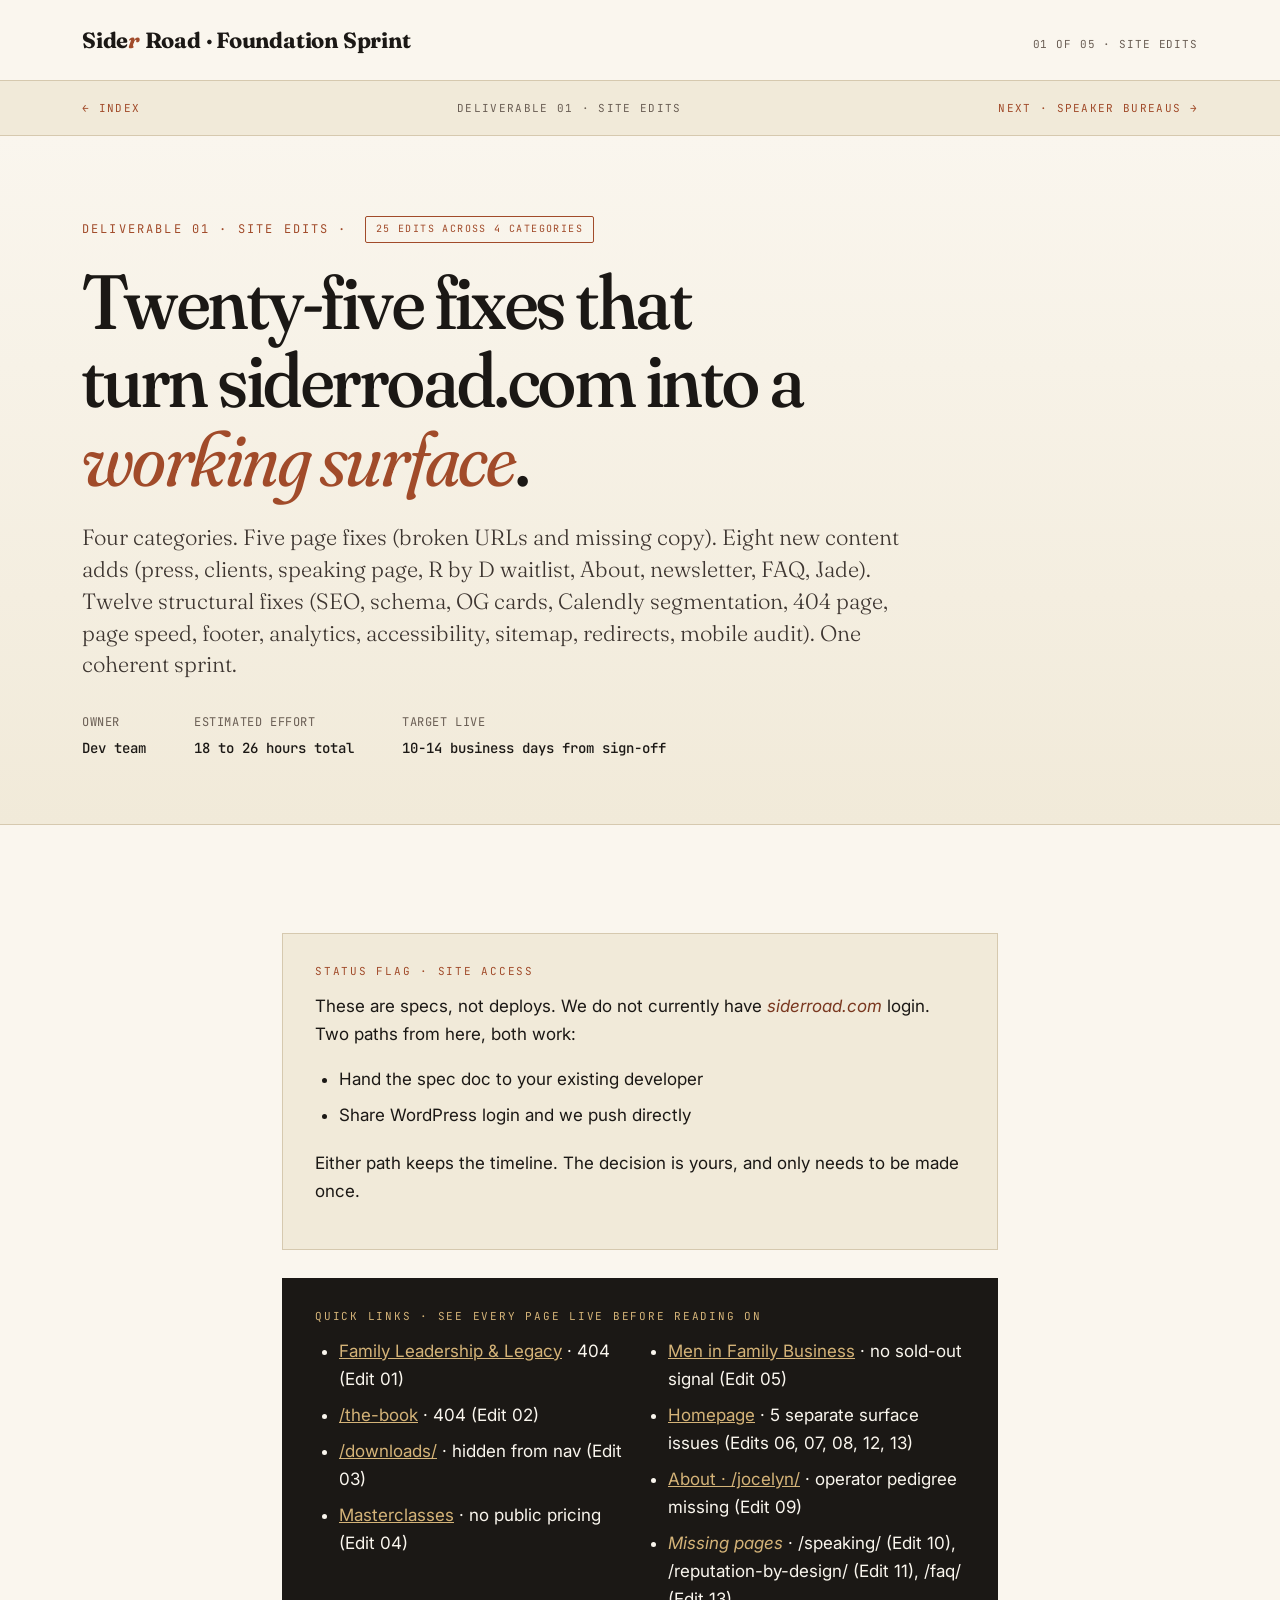
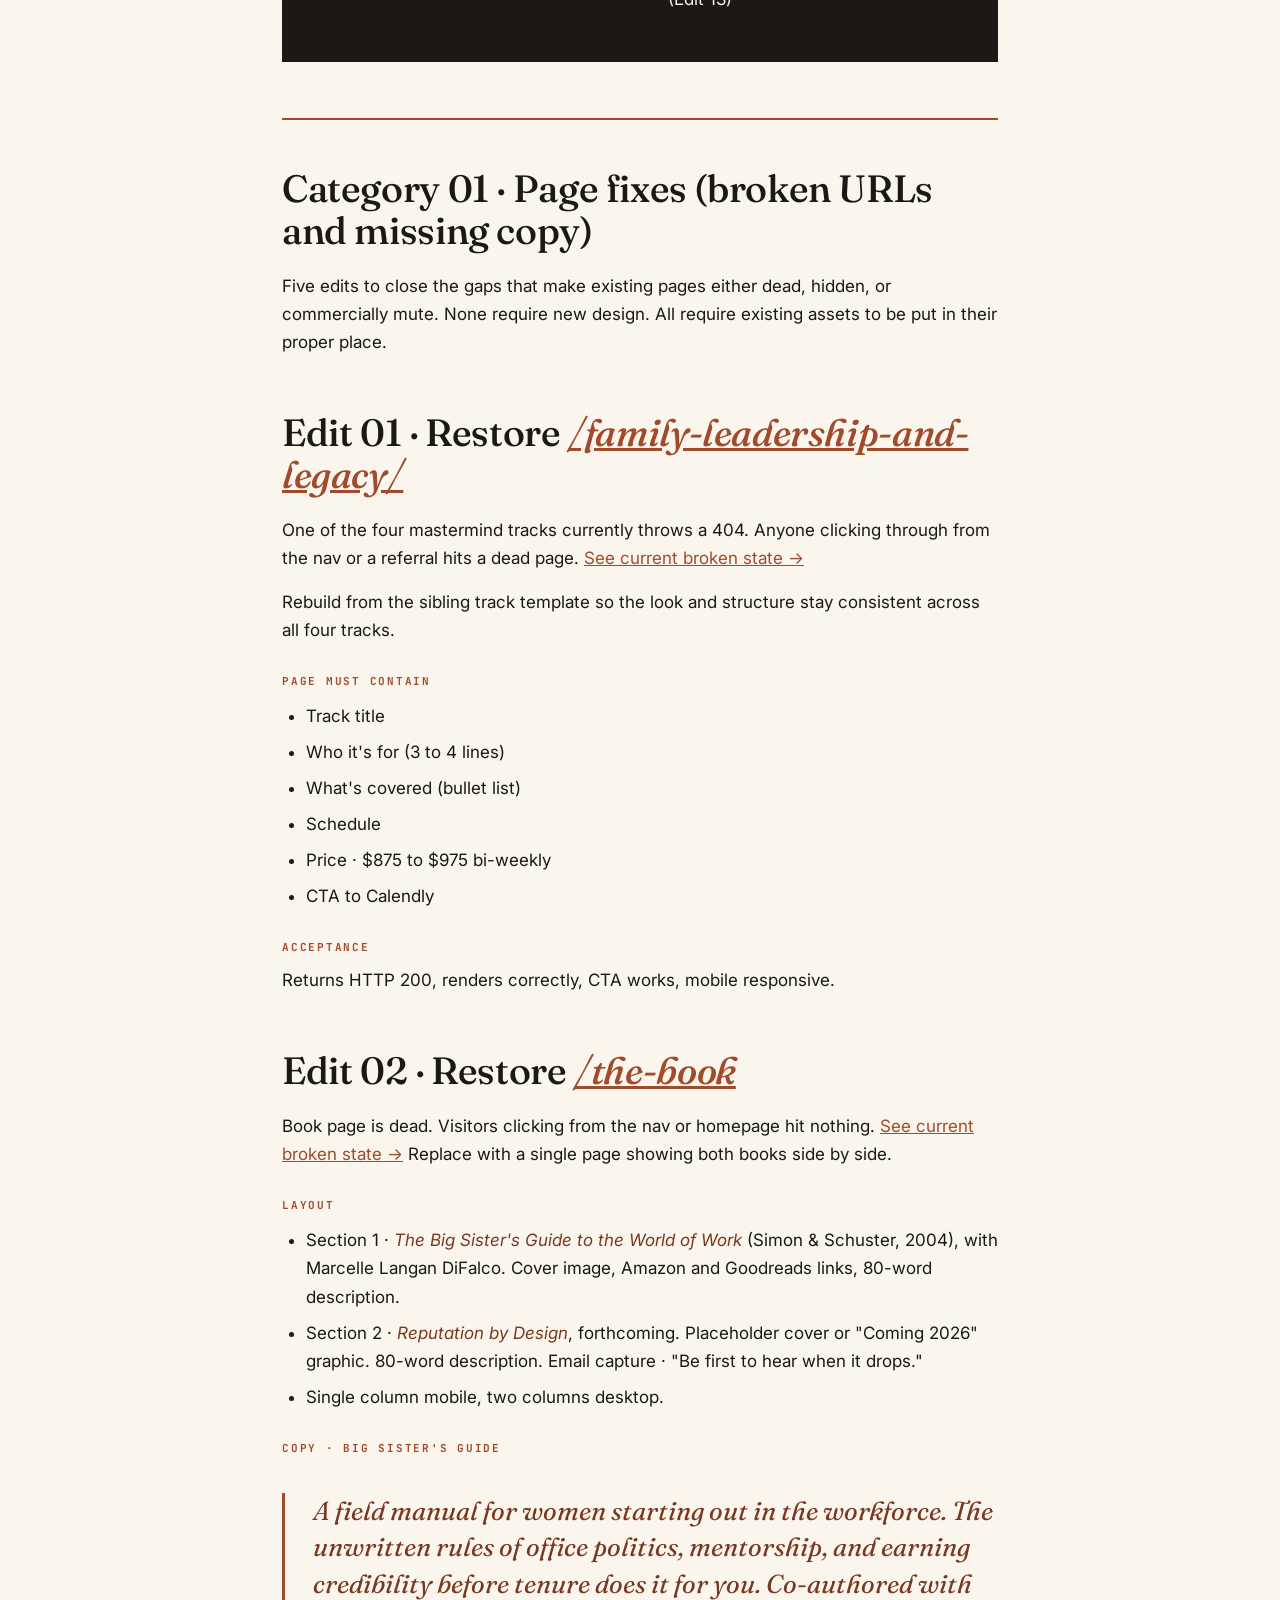
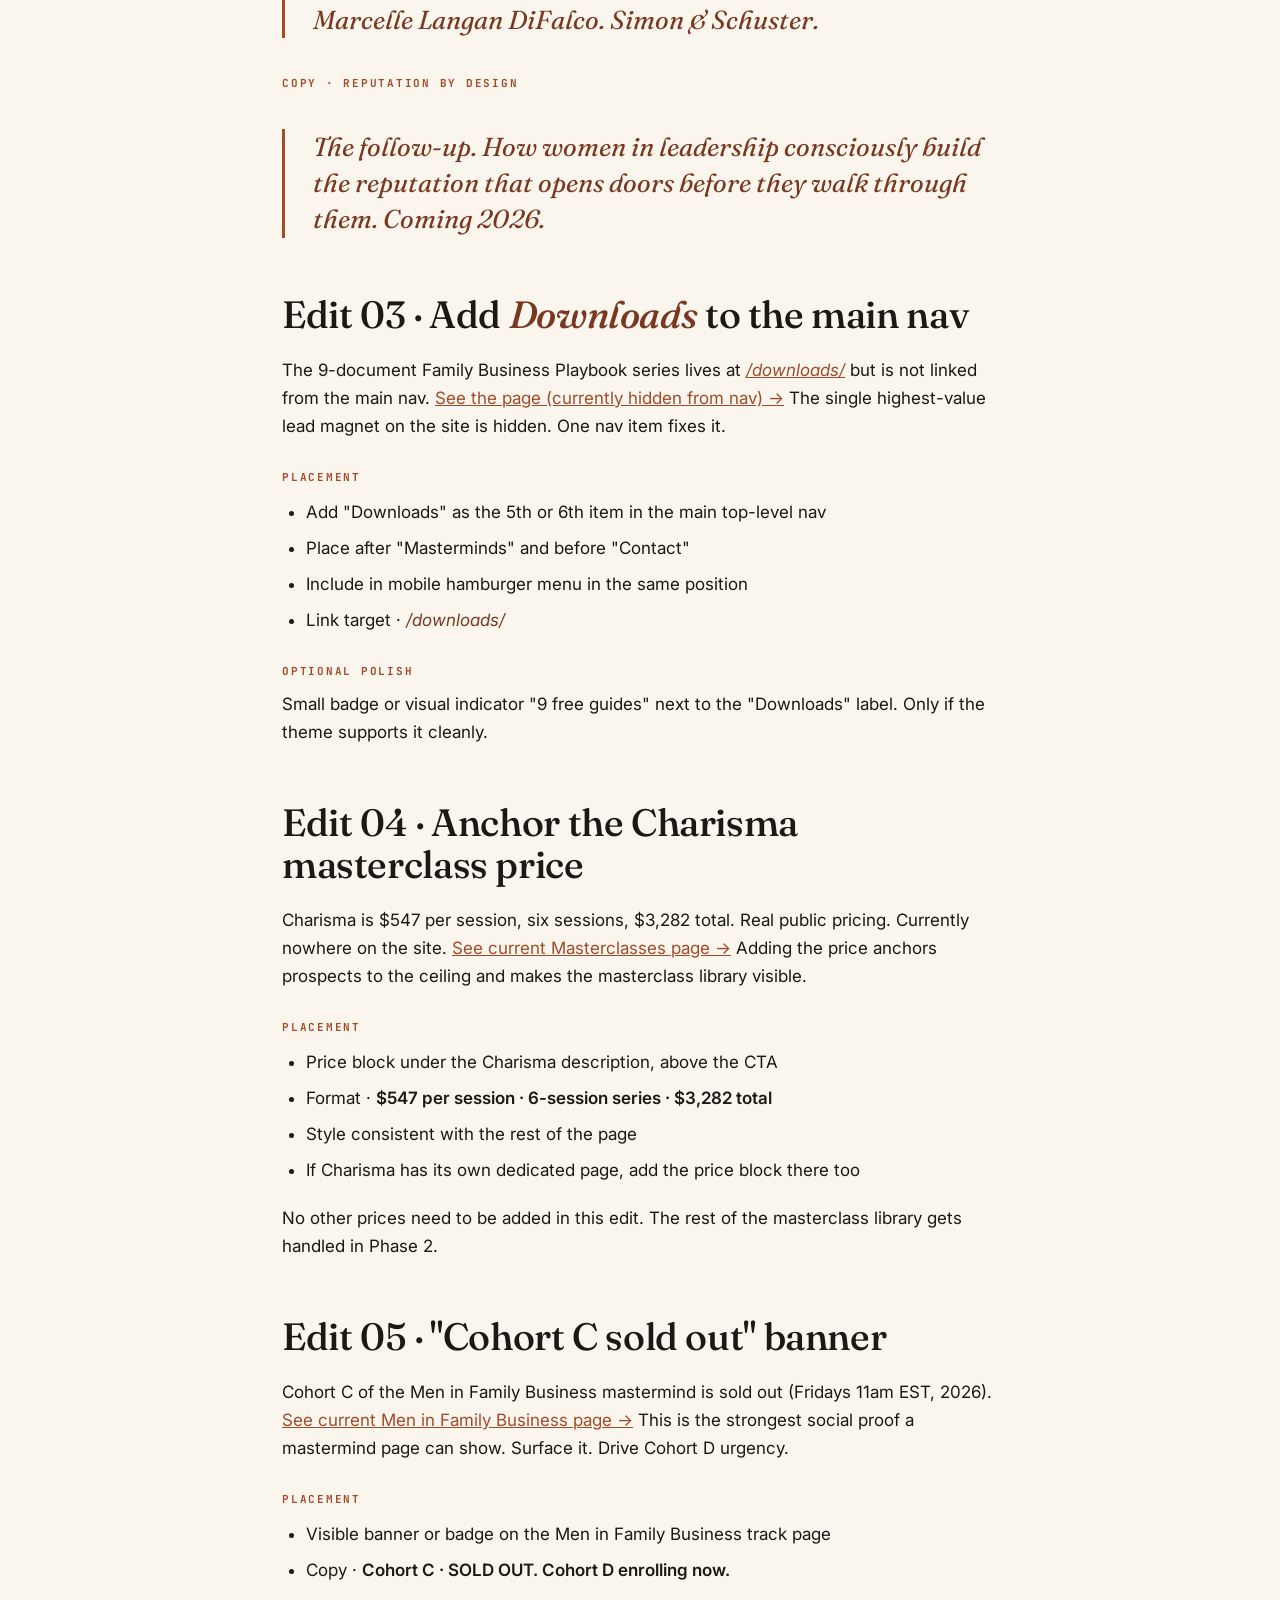
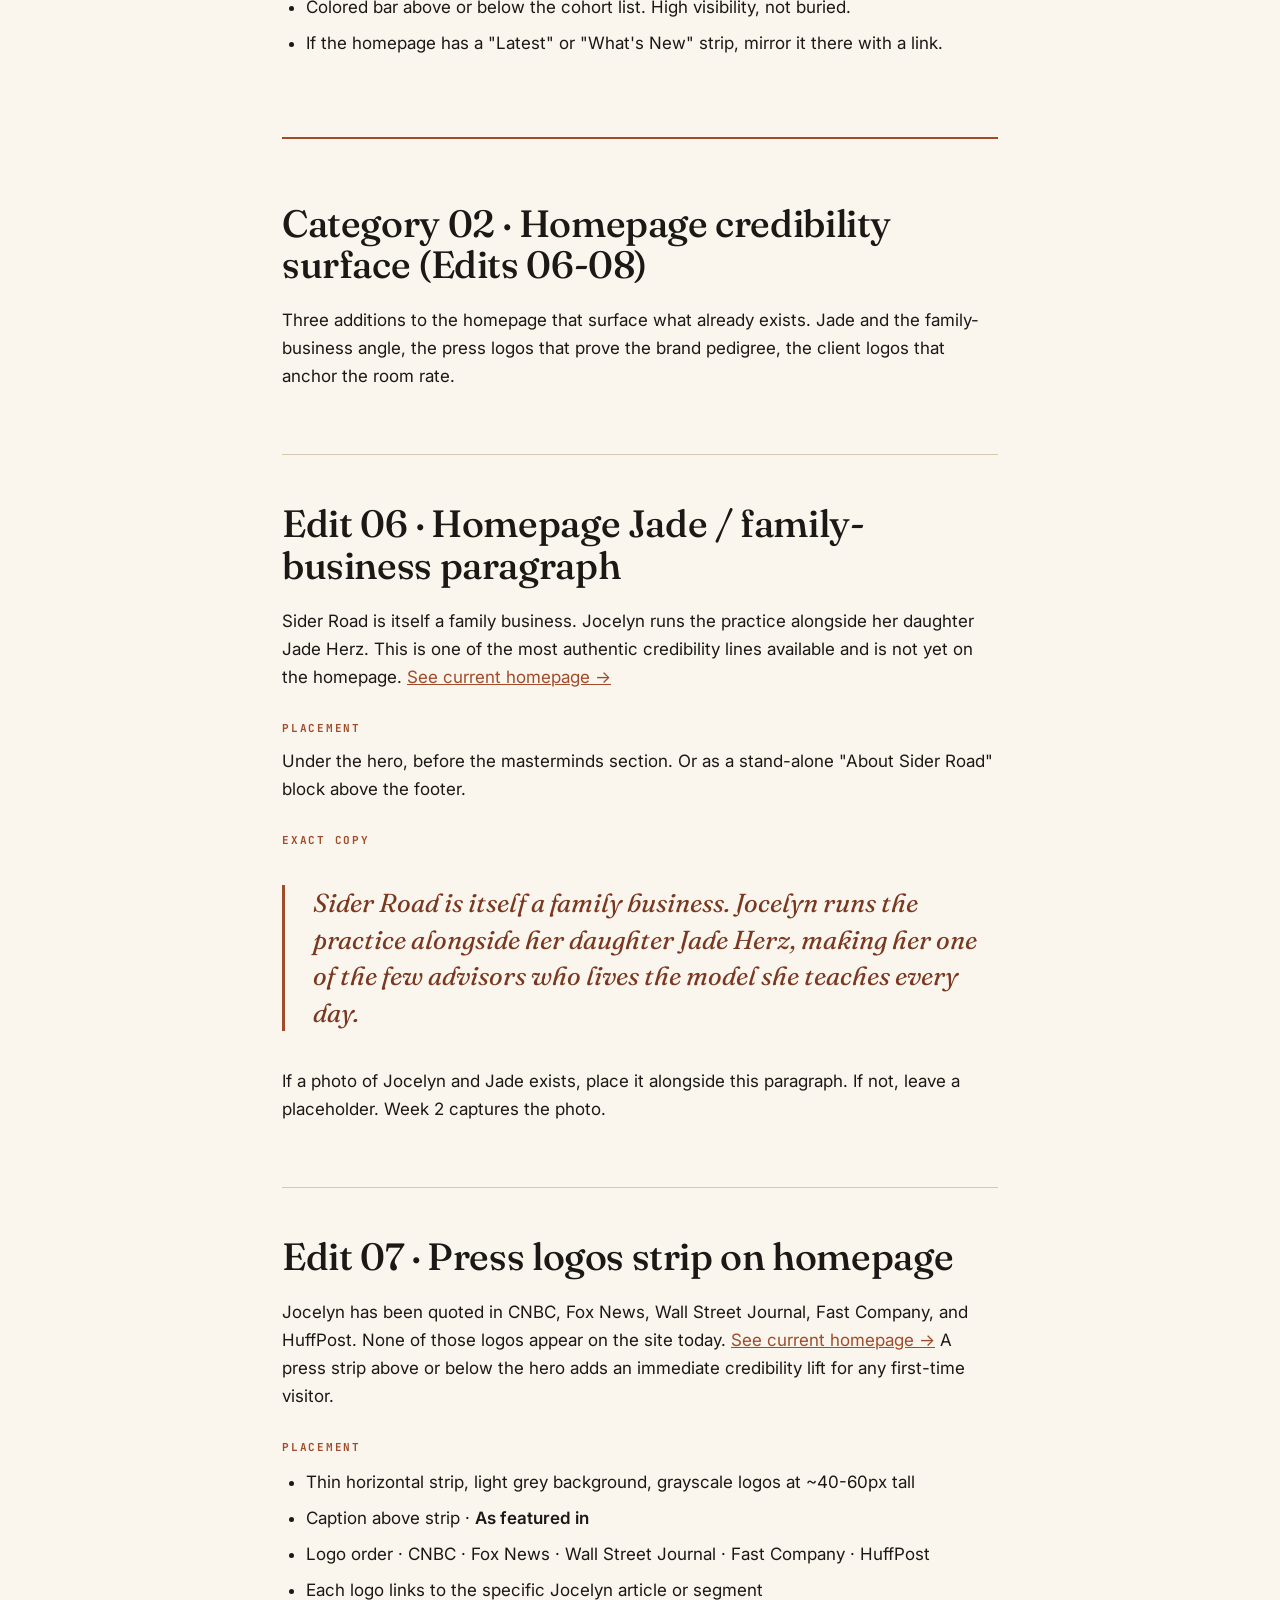
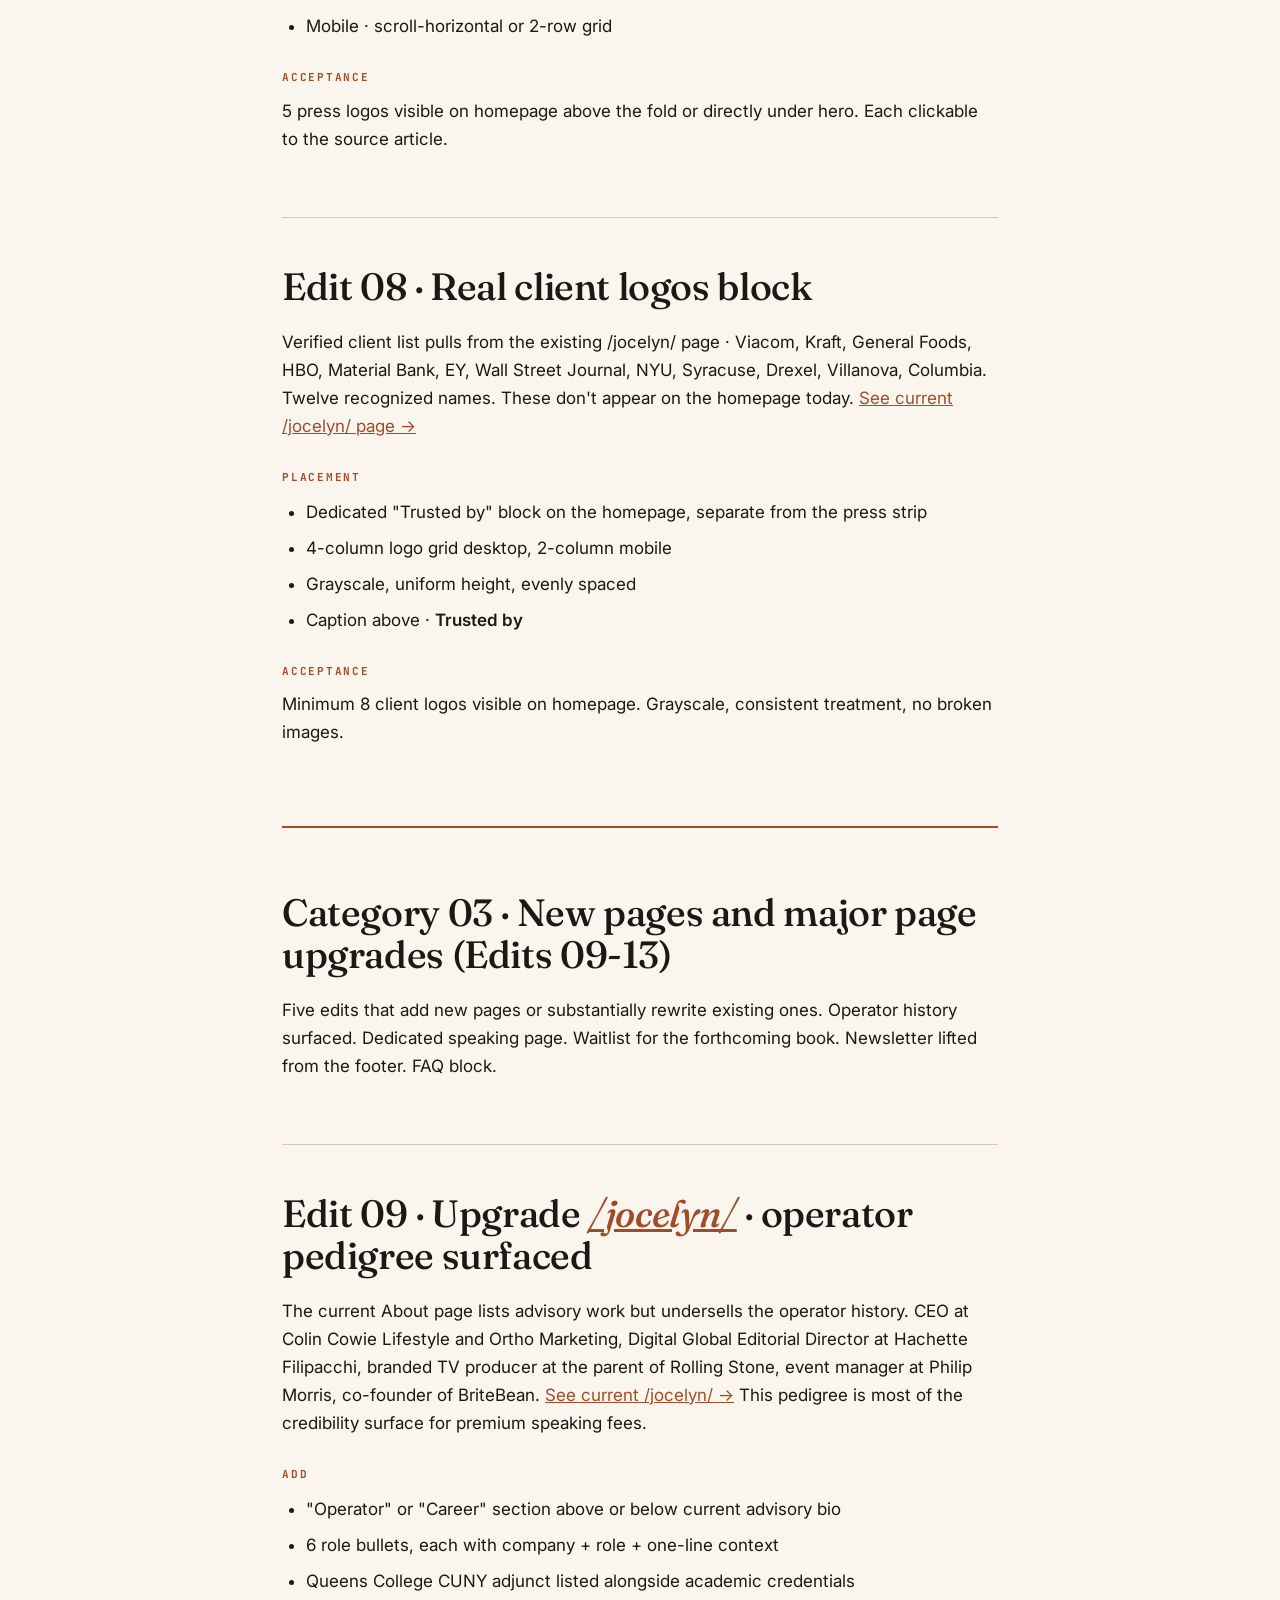
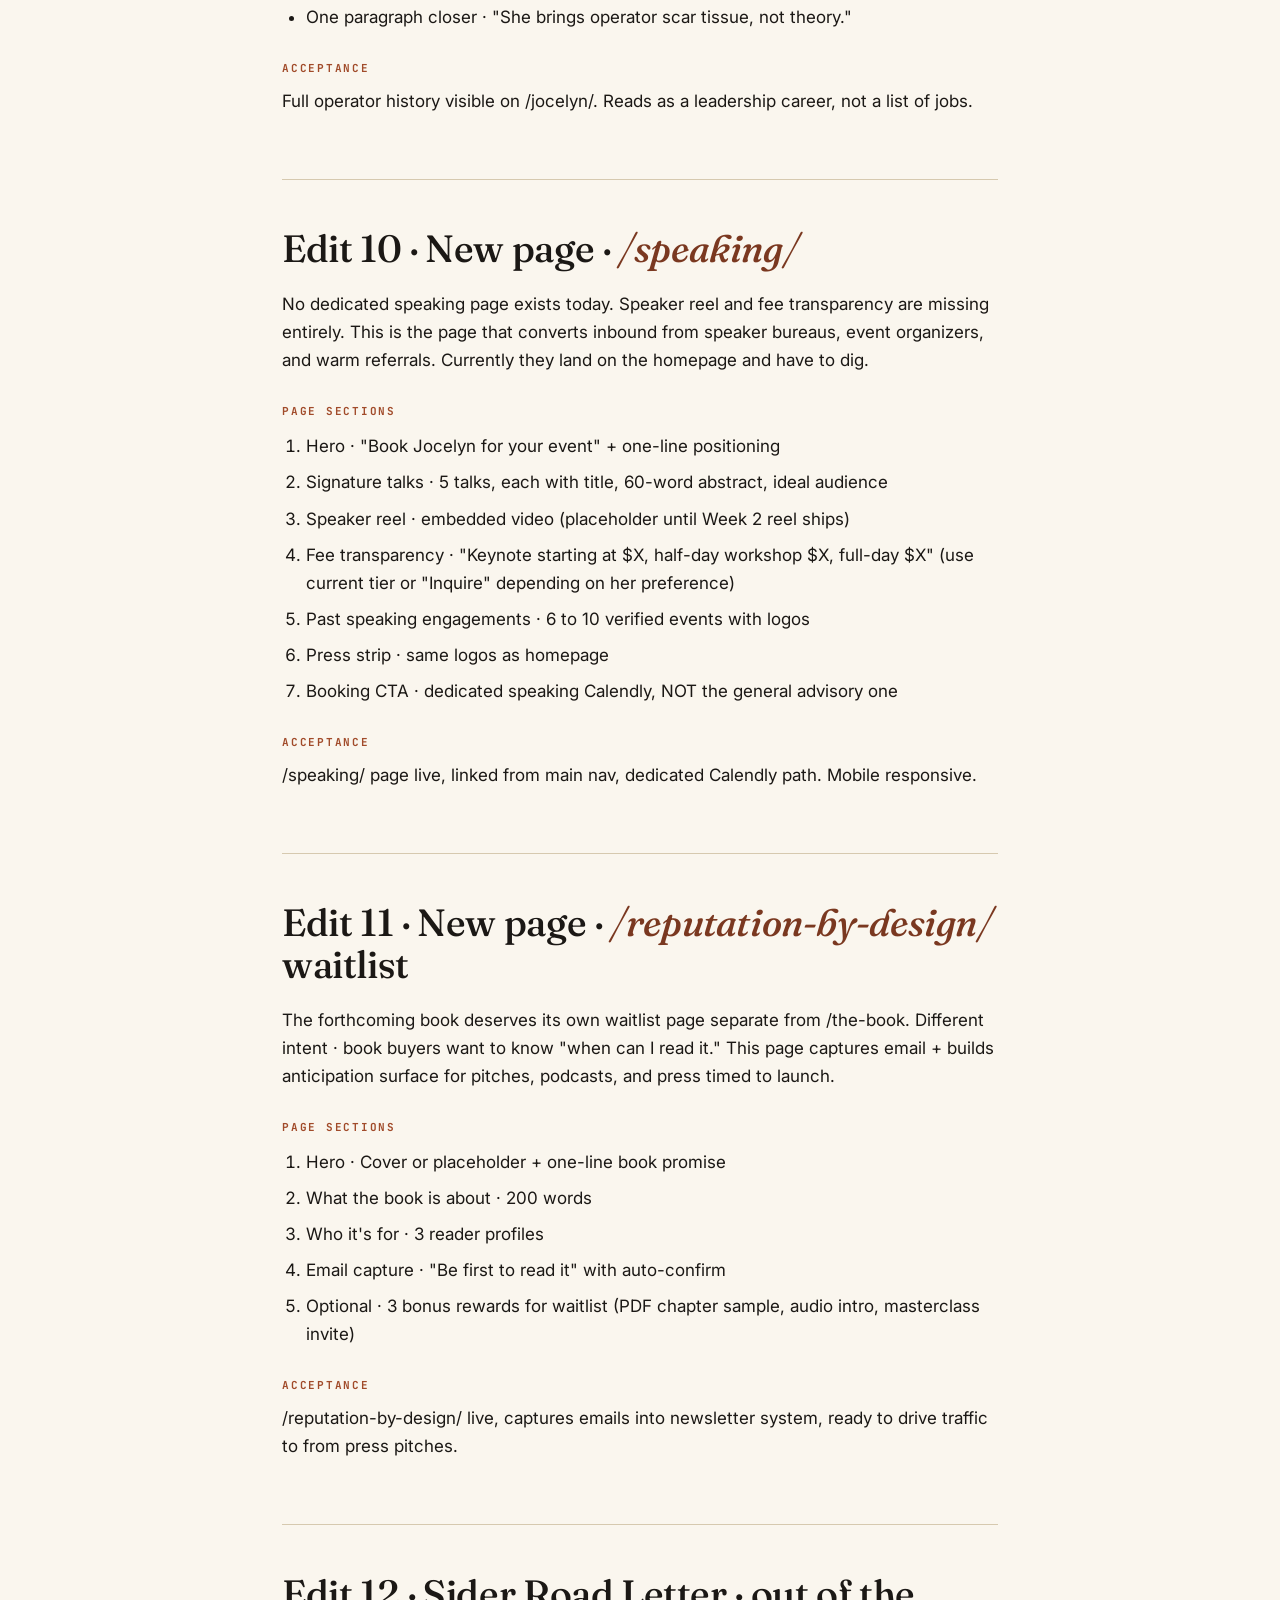
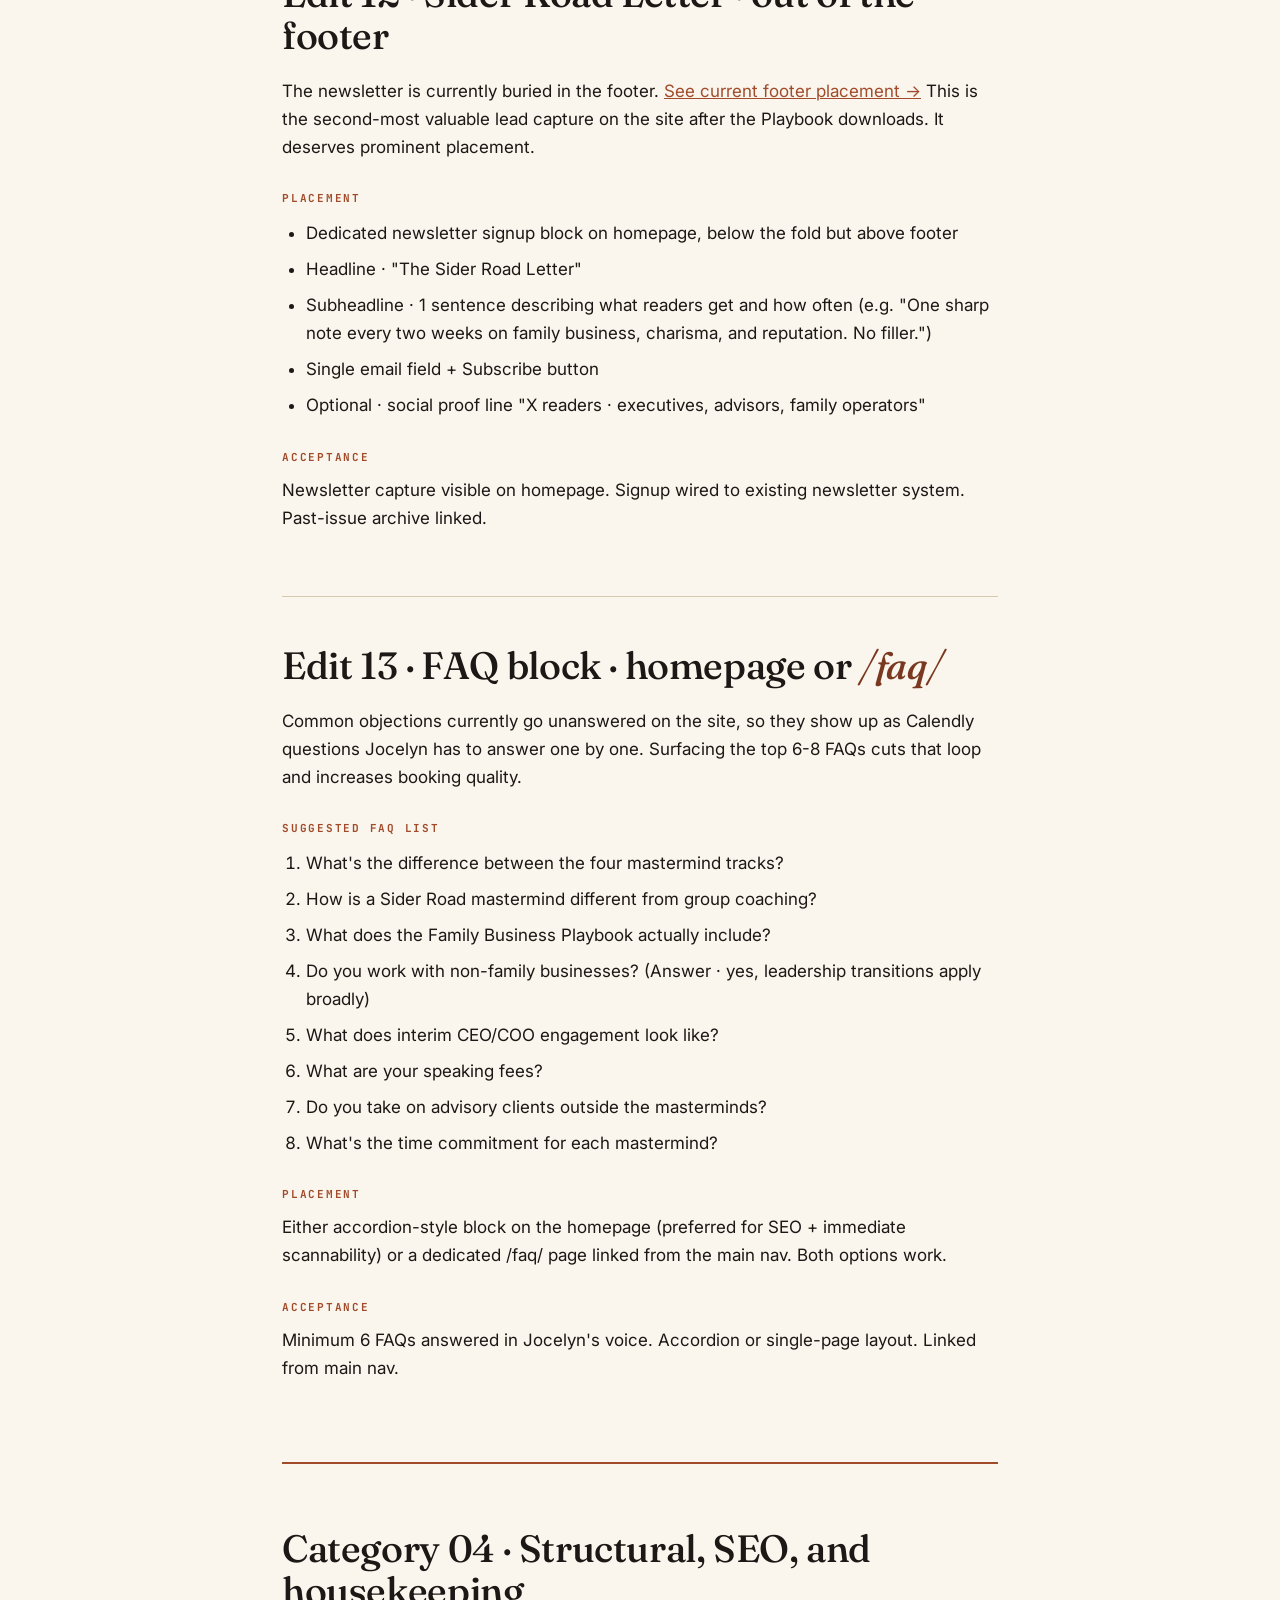
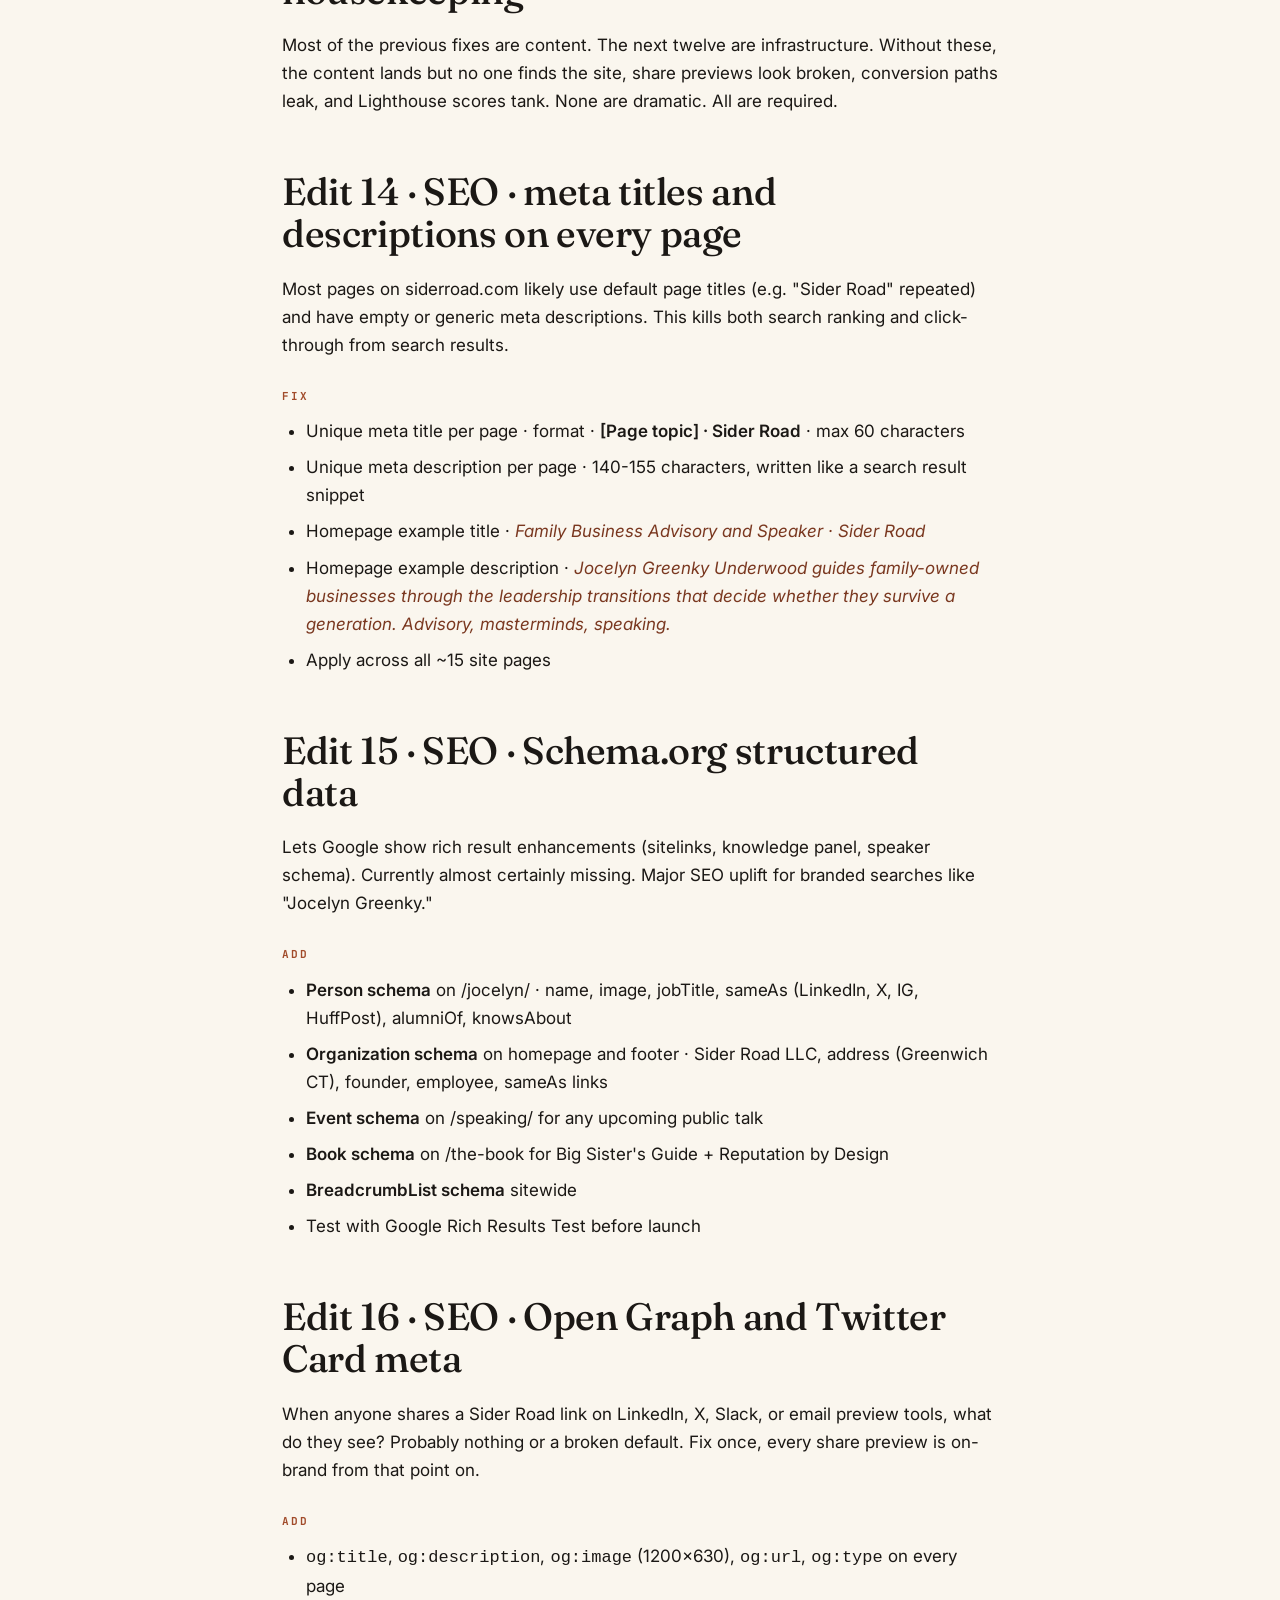
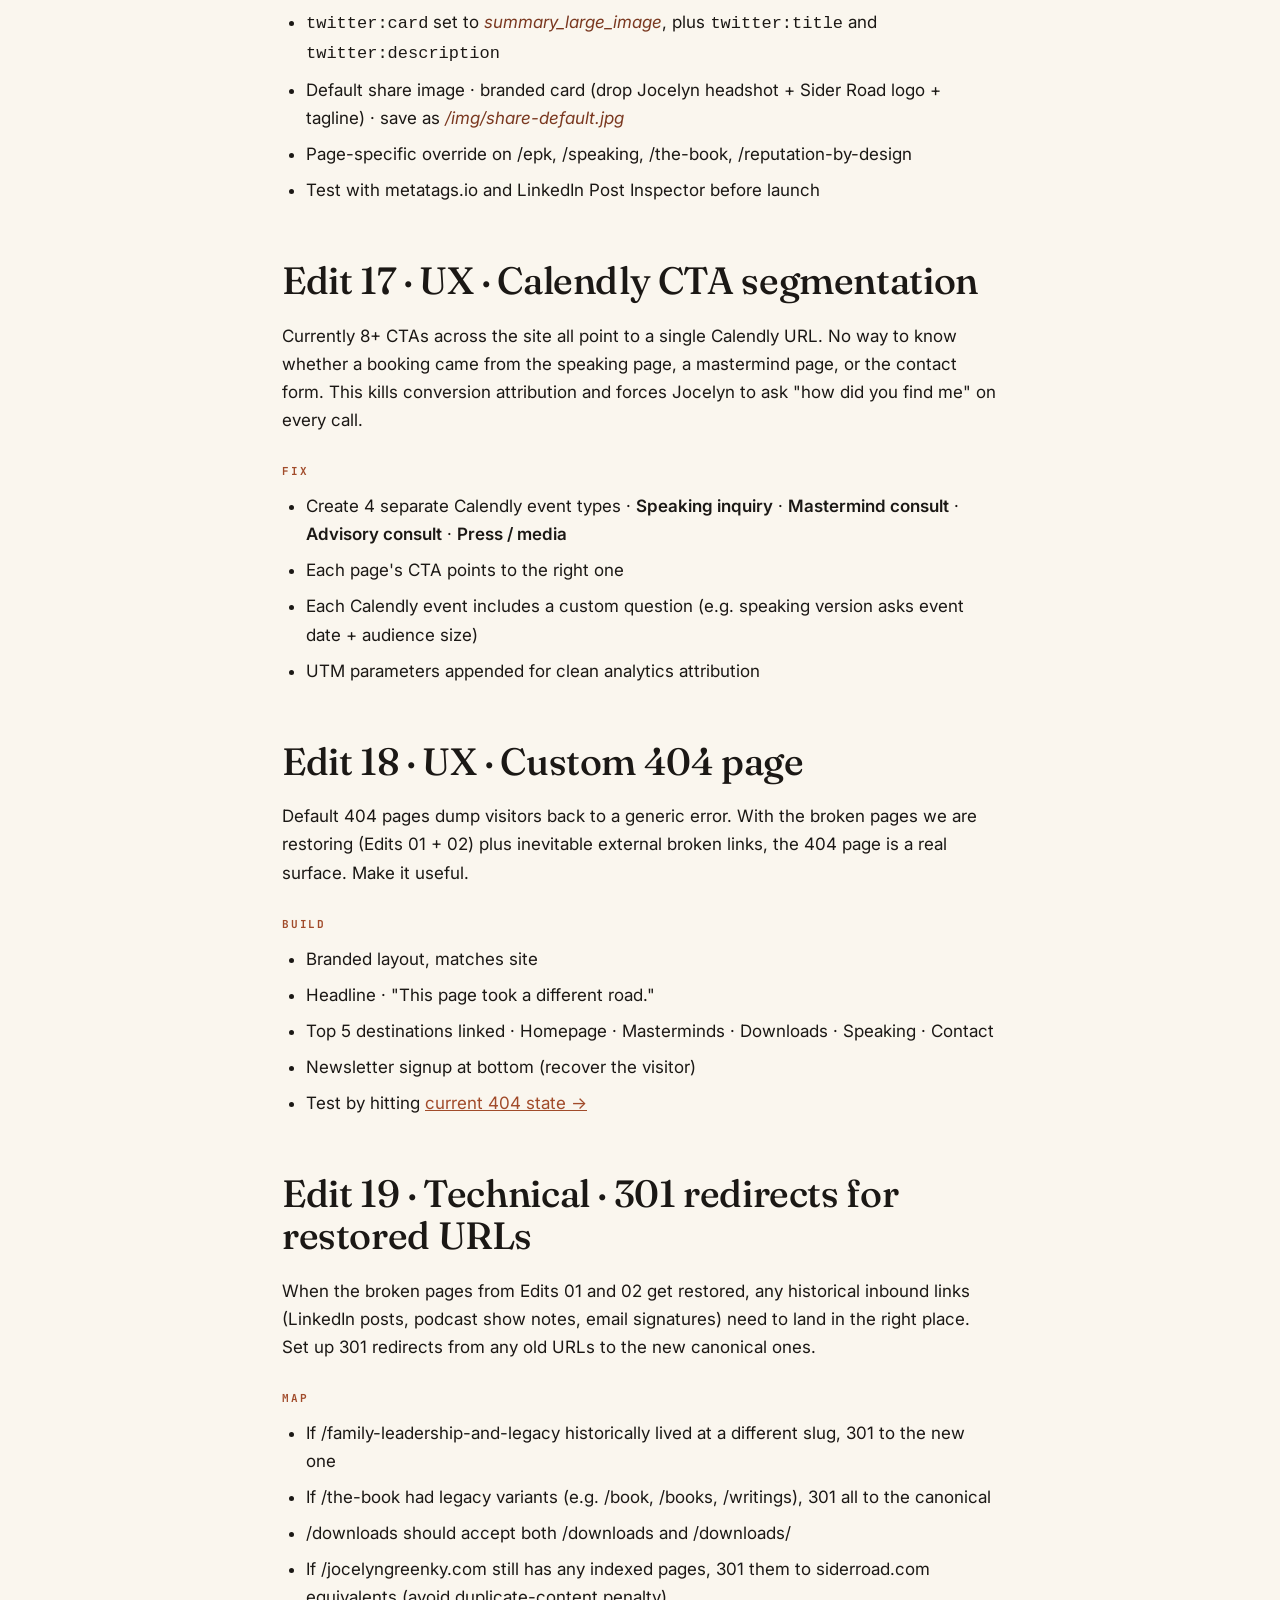
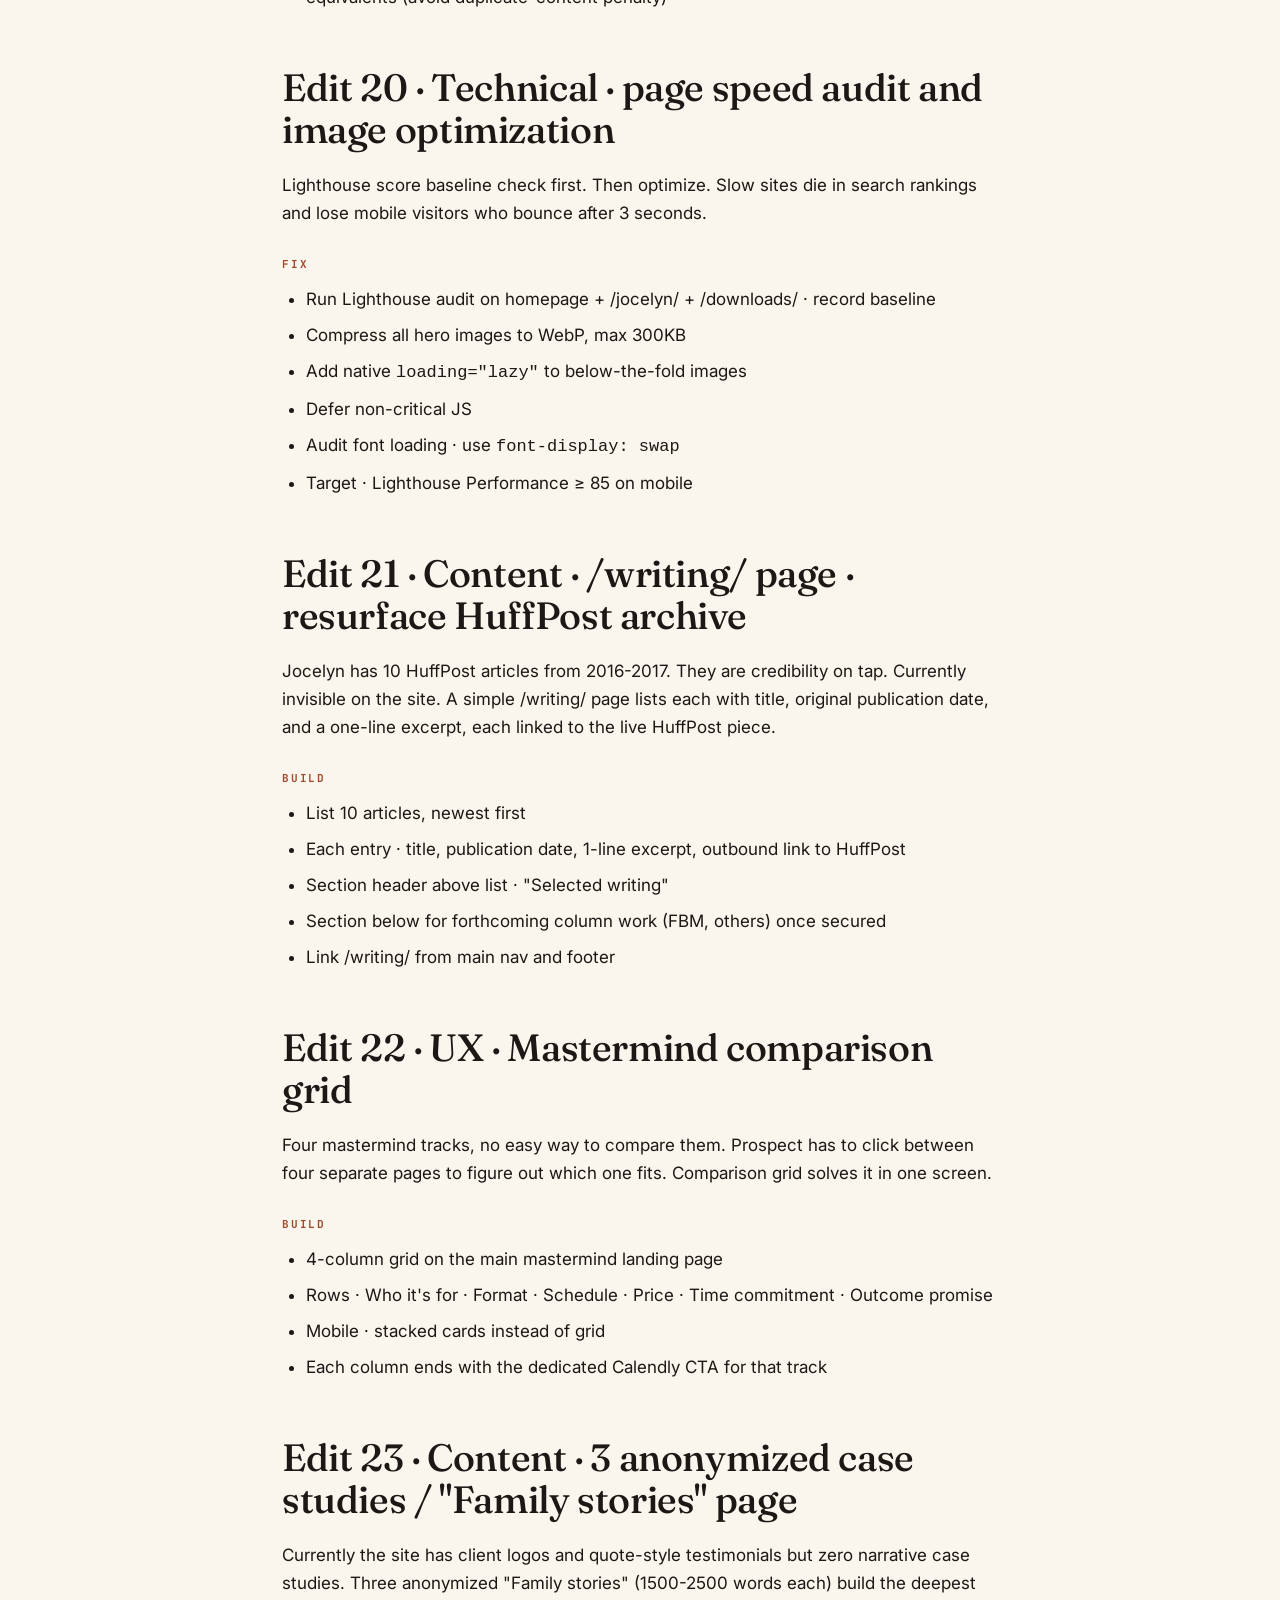
==== 01_site_edits.html @ 287ad45a "Foundation Sprint deliverables · Phase 1" ====
<!DOCTYPE html>
<html lang="en">
<head>
<meta charset="UTF-8" />
<meta name="viewport" content="width=device-width, initial-scale=1.0" />
<title>01 · Site Edits · Sider Road Sprint</title>
<link rel="preconnect" href="https://fonts.googleapis.com" />
<link rel="preconnect" href="https://fonts.gstatic.com" crossorigin />
<link href="https://fonts.googleapis.com/css2?family=Fraunces:opsz,wght,SOFT@9..144,300..900,30..100&family=Inter:wght@300;400;500;600;700&family=JetBrains+Mono:wght@400;500&display=swap" rel="stylesheet" />
<link rel="stylesheet" href="_shared.css" />
</head>
<body>

<header class="masthead">
  <div class="container masthead-inner">
    <a href="index.html" class="masthead-logo">Side<span>r</span> Road · Foundation Sprint</a>
    <div class="masthead-meta">01 of 05 · Site Edits</div>
  </div>
</header>

<div class="progress-strip">
  <div class="container">
    <div><a href="index.html">← Index</a></div>
    <div>Deliverable 01 · Site Edits</div>
    <div><a href="02_bureau_submissions.html">Next · Speaker Bureaus →</a></div>
  </div>
</div>

<section class="hero">
  <div class="container">
    <div class="hero-eyebrow">Deliverable 01 · Site Edits · <span class="status drafted">25 edits across 4 categories</span></div>
    <h1>Twenty-five fixes that turn siderroad.com into a <em>working surface</em>.</h1>
    <p class="hero-lede">Four categories. Five page fixes (broken URLs and missing copy). Eight new content adds (press, clients, speaking page, R by D waitlist, About, newsletter, FAQ, Jade). Twelve structural fixes (SEO, schema, OG cards, Calendly segmentation, 404 page, page speed, footer, analytics, accessibility, sitemap, redirects, mobile audit). One coherent sprint.</p>
    <div class="hero-meta">
      <div>Owner <strong>Dev team</strong></div>
      <div>Estimated effort <strong>18 to 26 hours total</strong></div>
      <div>Target live <strong>10-14 business days from sign-off</strong></div>
    </div>
  </div>
</section>

<section class="content">
  <div class="container-narrow">
    <div class="prose">

      <div class="card">
        <div class="card-label">Status flag · site access</div>
        <p>These are specs, not deploys. We do not currently have <em>siderroad.com</em> login. Two paths from here, both work:</p>
        <ul style="margin-top: 12px;">
          <li>Hand the spec doc to your existing developer</li>
          <li>Share WordPress login and we push directly</li>
        </ul>
        <p style="margin-top: 12px;">Either path keeps the timeline. The decision is yours, and only needs to be made once.</p>
      </div>

      <div class="card deep">
        <div class="card-label">Quick links · see every page live before reading on</div>
        <ul style="margin-top: 6px; columns: 2; column-gap: 32px;">
          <li><a href="https://siderroad.com/family-leadership-and-legacy/" target="_blank" rel="noopener">Family Leadership &amp; Legacy</a> · 404 (Edit 01)</li>
          <li><a href="https://siderroad.com/the-book" target="_blank" rel="noopener">/the-book</a> · 404 (Edit 02)</li>
          <li><a href="https://siderroad.com/downloads/" target="_blank" rel="noopener">/downloads/</a> · hidden from nav (Edit 03)</li>
          <li><a href="https://siderroad.com/masterclasses/" target="_blank" rel="noopener">Masterclasses</a> · no public pricing (Edit 04)</li>
          <li><a href="https://siderroad.com/men-in-family-business/" target="_blank" rel="noopener">Men in Family Business</a> · no sold-out signal (Edit 05)</li>
          <li><a href="https://siderroad.com" target="_blank" rel="noopener">Homepage</a> · 5 separate surface issues (Edits 06, 07, 08, 12, 13)</li>
          <li><a href="https://siderroad.com/jocelyn/" target="_blank" rel="noopener">About · /jocelyn/</a> · operator pedigree missing (Edit 09)</li>
          <li><em>Missing pages</em> · /speaking/ (Edit 10), /reputation-by-design/ (Edit 11), /faq/ (Edit 13)</li>
        </ul>
      </div>

      <h2 style="border-top: 2px solid var(--sienna); padding-top: 48px;">Category 01 · Page fixes (broken URLs and missing copy)</h2>
      <p>Five edits to close the gaps that make existing pages either dead, hidden, or commercially mute. None require new design. All require existing assets to be put in their proper place.</p>

      <h2>Edit 01 · Restore <em><a href="https://siderroad.com/family-leadership-and-legacy/" target="_blank" rel="noopener">/family-leadership-and-legacy/</a></em></h2>
      <p>One of the four mastermind tracks currently throws a 404. Anyone clicking through from the nav or a referral hits a dead page. <a href="https://siderroad.com/family-leadership-and-legacy/" target="_blank" rel="noopener">See current broken state →</a></p>
      <p>Rebuild from the sibling track template so the look and structure stay consistent across all four tracks.</p>
      <h4>Page must contain</h4>
      <ul>
        <li>Track title</li>
        <li>Who it's for (3 to 4 lines)</li>
        <li>What's covered (bullet list)</li>
        <li>Schedule</li>
        <li>Price · $875 to $975 bi-weekly</li>
        <li>CTA to Calendly</li>
      </ul>
      <h4>Acceptance</h4>
      <p>Returns HTTP 200, renders correctly, CTA works, mobile responsive.</p>

      <h2>Edit 02 · Restore <em><a href="https://siderroad.com/the-book" target="_blank" rel="noopener">/the-book</a></em></h2>
      <p>Book page is dead. Visitors clicking from the nav or homepage hit nothing. <a href="https://siderroad.com/the-book" target="_blank" rel="noopener">See current broken state →</a> Replace with a single page showing both books side by side.</p>
      <h4>Layout</h4>
      <ul>
        <li>Section 1 · <em>The Big Sister's Guide to the World of Work</em> (Simon &amp; Schuster, 2004), with Marcelle Langan DiFalco. Cover image, Amazon and Goodreads links, 80-word description.</li>
        <li>Section 2 · <em>Reputation by Design</em>, forthcoming. Placeholder cover or "Coming 2026" graphic. 80-word description. Email capture · "Be first to hear when it drops."</li>
        <li>Single column mobile, two columns desktop.</li>
      </ul>
      <h4>Copy · Big Sister's Guide</h4>
      <blockquote class="pullquote">A field manual for women starting out in the workforce. The unwritten rules of office politics, mentorship, and earning credibility before tenure does it for you. Co-authored with Marcelle Langan DiFalco. Simon &amp; Schuster.</blockquote>
      <h4>Copy · Reputation by Design</h4>
      <blockquote class="pullquote">The follow-up. How women in leadership consciously build the reputation that opens doors before they walk through them. Coming 2026.</blockquote>

      <h2>Edit 03 · Add <em>Downloads</em> to the main nav</h2>
      <p>The 9-document Family Business Playbook series lives at <em><a href="https://siderroad.com/downloads/" target="_blank" rel="noopener">/downloads/</a></em> but is not linked from the main nav. <a href="https://siderroad.com/downloads/" target="_blank" rel="noopener">See the page (currently hidden from nav) →</a> The single highest-value lead magnet on the site is hidden. One nav item fixes it.</p>
      <h4>Placement</h4>
      <ul>
        <li>Add "Downloads" as the 5th or 6th item in the main top-level nav</li>
        <li>Place after "Masterminds" and before "Contact"</li>
        <li>Include in mobile hamburger menu in the same position</li>
        <li>Link target · <em>/downloads/</em></li>
      </ul>
      <h4>Optional polish</h4>
      <p>Small badge or visual indicator "9 free guides" next to the "Downloads" label. Only if the theme supports it cleanly.</p>

      <h2>Edit 04 · Anchor the Charisma masterclass price</h2>
      <p>Charisma is $547 per session, six sessions, $3,282 total. Real public pricing. Currently nowhere on the site. <a href="https://siderroad.com/masterclasses/" target="_blank" rel="noopener">See current Masterclasses page →</a> Adding the price anchors prospects to the ceiling and makes the masterclass library visible.</p>
      <h4>Placement</h4>
      <ul>
        <li>Price block under the Charisma description, above the CTA</li>
        <li>Format · <strong>$547 per session · 6-session series · $3,282 total</strong></li>
        <li>Style consistent with the rest of the page</li>
        <li>If Charisma has its own dedicated page, add the price block there too</li>
      </ul>
      <p>No other prices need to be added in this edit. The rest of the masterclass library gets handled in Phase 2.</p>

      <h2>Edit 05 · "Cohort C sold out" banner</h2>
      <p>Cohort C of the Men in Family Business mastermind is sold out (Fridays 11am EST, 2026). <a href="https://siderroad.com/men-in-family-business/" target="_blank" rel="noopener">See current Men in Family Business page →</a> This is the strongest social proof a mastermind page can show. Surface it. Drive Cohort D urgency.</p>
      <h4>Placement</h4>
      <ul>
        <li>Visible banner or badge on the Men in Family Business track page</li>
        <li>Copy · <strong>Cohort C · SOLD OUT. Cohort D enrolling now.</strong></li>
        <li>Colored bar above or below the cohort list. High visibility, not buried.</li>
        <li>If the homepage has a "Latest" or "What's New" strip, mirror it there with a link.</li>
      </ul>

      <h2 style="border-top: 2px solid var(--sienna); padding-top: 64px; margin-top: 80px;">Category 02 · Homepage credibility surface (Edits 06-08)</h2>
      <p>Three additions to the homepage that surface what already exists. Jade and the family-business angle, the press logos that prove the brand pedigree, the client logos that anchor the room rate.</p>

      <h2 style="border-top: 1px solid var(--rule); padding-top: 48px; margin-top: 64px;">Edit 06 · Homepage Jade / family-business paragraph</h2>
      <p>Sider Road is itself a family business. Jocelyn runs the practice alongside her daughter Jade Herz. This is one of the most authentic credibility lines available and is not yet on the homepage. <a href="https://siderroad.com" target="_blank" rel="noopener">See current homepage →</a></p>
      <h4>Placement</h4>
      <p>Under the hero, before the masterminds section. Or as a stand-alone "About Sider Road" block above the footer.</p>
      <h4>Exact copy</h4>
      <blockquote class="pullquote">Sider Road is itself a family business. Jocelyn runs the practice alongside her daughter Jade Herz, making her one of the few advisors who lives the model she teaches every day.</blockquote>
      <p>If a photo of Jocelyn and Jade exists, place it alongside this paragraph. If not, leave a placeholder. Week 2 captures the photo.</p>

      <h2 style="border-top: 1px solid var(--rule); padding-top: 48px; margin-top: 64px;">Edit 07 · Press logos strip on homepage</h2>
      <p>Jocelyn has been quoted in CNBC, Fox News, Wall Street Journal, Fast Company, and HuffPost. None of those logos appear on the site today. <a href="https://siderroad.com" target="_blank" rel="noopener">See current homepage →</a> A press strip above or below the hero adds an immediate credibility lift for any first-time visitor.</p>
      <h4>Placement</h4>
      <ul>
        <li>Thin horizontal strip, light grey background, grayscale logos at ~40-60px tall</li>
        <li>Caption above strip · <strong>As featured in</strong></li>
        <li>Logo order · CNBC · Fox News · Wall Street Journal · Fast Company · HuffPost</li>
        <li>Each logo links to the specific Jocelyn article or segment</li>
        <li>Mobile · scroll-horizontal or 2-row grid</li>
      </ul>
      <h4>Acceptance</h4>
      <p>5 press logos visible on homepage above the fold or directly under hero. Each clickable to the source article.</p>

      <h2 style="border-top: 1px solid var(--rule); padding-top: 48px; margin-top: 64px;">Edit 08 · Real client logos block</h2>
      <p>Verified client list pulls from the existing /jocelyn/ page · Viacom, Kraft, General Foods, HBO, Material Bank, EY, Wall Street Journal, NYU, Syracuse, Drexel, Villanova, Columbia. Twelve recognized names. These don't appear on the homepage today. <a href="https://siderroad.com/jocelyn/" target="_blank" rel="noopener">See current /jocelyn/ page →</a></p>
      <h4>Placement</h4>
      <ul>
        <li>Dedicated "Trusted by" block on the homepage, separate from the press strip</li>
        <li>4-column logo grid desktop, 2-column mobile</li>
        <li>Grayscale, uniform height, evenly spaced</li>
        <li>Caption above · <strong>Trusted by</strong></li>
      </ul>
      <h4>Acceptance</h4>
      <p>Minimum 8 client logos visible on homepage. Grayscale, consistent treatment, no broken images.</p>

      <h2 style="border-top: 2px solid var(--sienna); padding-top: 64px; margin-top: 80px;">Category 03 · New pages and major page upgrades (Edits 09-13)</h2>
      <p>Five edits that add new pages or substantially rewrite existing ones. Operator history surfaced. Dedicated speaking page. Waitlist for the forthcoming book. Newsletter lifted from the footer. FAQ block.</p>

      <h2 style="border-top: 1px solid var(--rule); padding-top: 48px; margin-top: 64px;">Edit 09 · Upgrade <em><a href="https://siderroad.com/jocelyn/" target="_blank" rel="noopener">/jocelyn/</a></em> · operator pedigree surfaced</h2>
      <p>The current About page lists advisory work but undersells the operator history. CEO at Colin Cowie Lifestyle and Ortho Marketing, Digital Global Editorial Director at Hachette Filipacchi, branded TV producer at the parent of Rolling Stone, event manager at Philip Morris, co-founder of BriteBean. <a href="https://siderroad.com/jocelyn/" target="_blank" rel="noopener">See current /jocelyn/ →</a> This pedigree is most of the credibility surface for premium speaking fees.</p>
      <h4>Add</h4>
      <ul>
        <li>"Operator" or "Career" section above or below current advisory bio</li>
        <li>6 role bullets, each with company + role + one-line context</li>
        <li>Queens College CUNY adjunct listed alongside academic credentials</li>
        <li>One paragraph closer · "She brings operator scar tissue, not theory."</li>
      </ul>
      <h4>Acceptance</h4>
      <p>Full operator history visible on /jocelyn/. Reads as a leadership career, not a list of jobs.</p>

      <h2 style="border-top: 1px solid var(--rule); padding-top: 48px; margin-top: 64px;">Edit 10 · New page · <em>/speaking/</em></h2>
      <p>No dedicated speaking page exists today. Speaker reel and fee transparency are missing entirely. This is the page that converts inbound from speaker bureaus, event organizers, and warm referrals. Currently they land on the homepage and have to dig.</p>
      <h4>Page sections</h4>
      <ol>
        <li>Hero · "Book Jocelyn for your event" + one-line positioning</li>
        <li>Signature talks · 5 talks, each with title, 60-word abstract, ideal audience</li>
        <li>Speaker reel · embedded video (placeholder until Week 2 reel ships)</li>
        <li>Fee transparency · "Keynote starting at $X, half-day workshop $X, full-day $X" (use current tier or "Inquire" depending on her preference)</li>
        <li>Past speaking engagements · 6 to 10 verified events with logos</li>
        <li>Press strip · same logos as homepage</li>
        <li>Booking CTA · dedicated speaking Calendly, NOT the general advisory one</li>
      </ol>
      <h4>Acceptance</h4>
      <p>/speaking/ page live, linked from main nav, dedicated Calendly path. Mobile responsive.</p>

      <h2 style="border-top: 1px solid var(--rule); padding-top: 48px; margin-top: 64px;">Edit 11 · New page · <em>/reputation-by-design/</em> waitlist</h2>
      <p>The forthcoming book deserves its own waitlist page separate from /the-book. Different intent · book buyers want to know "when can I read it." This page captures email + builds anticipation surface for pitches, podcasts, and press timed to launch.</p>
      <h4>Page sections</h4>
      <ol>
        <li>Hero · Cover or placeholder + one-line book promise</li>
        <li>What the book is about · 200 words</li>
        <li>Who it's for · 3 reader profiles</li>
        <li>Email capture · "Be first to read it" with auto-confirm</li>
        <li>Optional · 3 bonus rewards for waitlist (PDF chapter sample, audio intro, masterclass invite)</li>
      </ol>
      <h4>Acceptance</h4>
      <p>/reputation-by-design/ live, captures emails into newsletter system, ready to drive traffic to from press pitches.</p>

      <h2 style="border-top: 1px solid var(--rule); padding-top: 48px; margin-top: 64px;">Edit 12 · Sider Road Letter · out of the footer</h2>
      <p>The newsletter is currently buried in the footer. <a href="https://siderroad.com" target="_blank" rel="noopener">See current footer placement →</a> This is the second-most valuable lead capture on the site after the Playbook downloads. It deserves prominent placement.</p>
      <h4>Placement</h4>
      <ul>
        <li>Dedicated newsletter signup block on homepage, below the fold but above footer</li>
        <li>Headline · "The Sider Road Letter"</li>
        <li>Subheadline · 1 sentence describing what readers get and how often (e.g. "One sharp note every two weeks on family business, charisma, and reputation. No filler.")</li>
        <li>Single email field + Subscribe button</li>
        <li>Optional · social proof line "X readers · executives, advisors, family operators"</li>
      </ul>
      <h4>Acceptance</h4>
      <p>Newsletter capture visible on homepage. Signup wired to existing newsletter system. Past-issue archive linked.</p>

      <h2 style="border-top: 1px solid var(--rule); padding-top: 48px; margin-top: 64px;">Edit 13 · FAQ block · homepage or <em>/faq/</em></h2>
      <p>Common objections currently go unanswered on the site, so they show up as Calendly questions Jocelyn has to answer one by one. Surfacing the top 6-8 FAQs cuts that loop and increases booking quality.</p>
      <h4>Suggested FAQ list</h4>
      <ol>
        <li>What's the difference between the four mastermind tracks?</li>
        <li>How is a Sider Road mastermind different from group coaching?</li>
        <li>What does the Family Business Playbook actually include?</li>
        <li>Do you work with non-family businesses? (Answer · yes, leadership transitions apply broadly)</li>
        <li>What does interim CEO/COO engagement look like?</li>
        <li>What are your speaking fees?</li>
        <li>Do you take on advisory clients outside the masterminds?</li>
        <li>What's the time commitment for each mastermind?</li>
      </ol>
      <h4>Placement</h4>
      <p>Either accordion-style block on the homepage (preferred for SEO + immediate scannability) or a dedicated /faq/ page linked from the main nav. Both options work.</p>
      <h4>Acceptance</h4>
      <p>Minimum 6 FAQs answered in Jocelyn's voice. Accordion or single-page layout. Linked from main nav.</p>

      <h2 style="border-top: 2px solid var(--sienna); padding-top: 64px; margin-top: 80px;">Category 04 · Structural, SEO, and housekeeping</h2>
      <p>Most of the previous fixes are content. The next twelve are infrastructure. Without these, the content lands but no one finds the site, share previews look broken, conversion paths leak, and Lighthouse scores tank. None are dramatic. All are required.</p>

      <h2>Edit 14 · SEO · meta titles and descriptions on every page</h2>
      <p>Most pages on siderroad.com likely use default page titles (e.g. "Sider Road" repeated) and have empty or generic meta descriptions. This kills both search ranking and click-through from search results.</p>
      <h4>Fix</h4>
      <ul>
        <li>Unique meta title per page · format · <strong>[Page topic] · Sider Road</strong> · max 60 characters</li>
        <li>Unique meta description per page · 140-155 characters, written like a search result snippet</li>
        <li>Homepage example title · <em>Family Business Advisory and Speaker · Sider Road</em></li>
        <li>Homepage example description · <em>Jocelyn Greenky Underwood guides family-owned businesses through the leadership transitions that decide whether they survive a generation. Advisory, masterminds, speaking.</em></li>
        <li>Apply across all ~15 site pages</li>
      </ul>

      <h2>Edit 15 · SEO · Schema.org structured data</h2>
      <p>Lets Google show rich result enhancements (sitelinks, knowledge panel, speaker schema). Currently almost certainly missing. Major SEO uplift for branded searches like "Jocelyn Greenky."</p>
      <h4>Add</h4>
      <ul>
        <li><strong>Person schema</strong> on /jocelyn/ · name, image, jobTitle, sameAs (LinkedIn, X, IG, HuffPost), alumniOf, knowsAbout</li>
        <li><strong>Organization schema</strong> on homepage and footer · Sider Road LLC, address (Greenwich CT), founder, employee, sameAs links</li>
        <li><strong>Event schema</strong> on /speaking/ for any upcoming public talk</li>
        <li><strong>Book schema</strong> on /the-book for Big Sister's Guide + Reputation by Design</li>
        <li><strong>BreadcrumbList schema</strong> sitewide</li>
        <li>Test with Google Rich Results Test before launch</li>
      </ul>

      <h2>Edit 16 · SEO · Open Graph and Twitter Card meta</h2>
      <p>When anyone shares a Sider Road link on LinkedIn, X, Slack, or email preview tools, what do they see? Probably nothing or a broken default. Fix once, every share preview is on-brand from that point on.</p>
      <h4>Add</h4>
      <ul>
        <li><code>og:title</code>, <code>og:description</code>, <code>og:image</code> (1200×630), <code>og:url</code>, <code>og:type</code> on every page</li>
        <li><code>twitter:card</code> set to <em>summary_large_image</em>, plus <code>twitter:title</code> and <code>twitter:description</code></li>
        <li>Default share image · branded card (drop Jocelyn headshot + Sider Road logo + tagline) · save as <em>/img/share-default.jpg</em></li>
        <li>Page-specific override on /epk, /speaking, /the-book, /reputation-by-design</li>
        <li>Test with metatags.io and LinkedIn Post Inspector before launch</li>
      </ul>

      <h2>Edit 17 · UX · Calendly CTA segmentation</h2>
      <p>Currently 8+ CTAs across the site all point to a single Calendly URL. No way to know whether a booking came from the speaking page, a mastermind page, or the contact form. This kills conversion attribution and forces Jocelyn to ask "how did you find me" on every call.</p>
      <h4>Fix</h4>
      <ul>
        <li>Create 4 separate Calendly event types · <strong>Speaking inquiry</strong> · <strong>Mastermind consult</strong> · <strong>Advisory consult</strong> · <strong>Press / media</strong></li>
        <li>Each page's CTA points to the right one</li>
        <li>Each Calendly event includes a custom question (e.g. speaking version asks event date + audience size)</li>
        <li>UTM parameters appended for clean analytics attribution</li>
      </ul>

      <h2>Edit 18 · UX · Custom 404 page</h2>
      <p>Default 404 pages dump visitors back to a generic error. With the broken pages we are restoring (Edits 01 + 02) plus inevitable external broken links, the 404 page is a real surface. Make it useful.</p>
      <h4>Build</h4>
      <ul>
        <li>Branded layout, matches site</li>
        <li>Headline · "This page took a different road."</li>
        <li>Top 5 destinations linked · Homepage · Masterminds · Downloads · Speaking · Contact</li>
        <li>Newsletter signup at bottom (recover the visitor)</li>
        <li>Test by hitting <a href="https://siderroad.com/this-page-does-not-exist" target="_blank" rel="noopener">current 404 state →</a></li>
      </ul>

      <h2>Edit 19 · Technical · 301 redirects for restored URLs</h2>
      <p>When the broken pages from Edits 01 and 02 get restored, any historical inbound links (LinkedIn posts, podcast show notes, email signatures) need to land in the right place. Set up 301 redirects from any old URLs to the new canonical ones.</p>
      <h4>Map</h4>
      <ul>
        <li>If /family-leadership-and-legacy historically lived at a different slug, 301 to the new one</li>
        <li>If /the-book had legacy variants (e.g. /book, /books, /writings), 301 all to the canonical</li>
        <li>/downloads should accept both /downloads and /downloads/</li>
        <li>If /jocelyngreenky.com still has any indexed pages, 301 them to siderroad.com equivalents (avoid duplicate-content penalty)</li>
      </ul>

      <h2>Edit 20 · Technical · page speed audit and image optimization</h2>
      <p>Lighthouse score baseline check first. Then optimize. Slow sites die in search rankings and lose mobile visitors who bounce after 3 seconds.</p>
      <h4>Fix</h4>
      <ul>
        <li>Run Lighthouse audit on homepage + /jocelyn/ + /downloads/ · record baseline</li>
        <li>Compress all hero images to WebP, max 300KB</li>
        <li>Add native <code>loading="lazy"</code> to below-the-fold images</li>
        <li>Defer non-critical JS</li>
        <li>Audit font loading · use <code>font-display: swap</code></li>
        <li>Target · Lighthouse Performance ≥ 85 on mobile</li>
      </ul>

      <h2>Edit 21 · Content · /writing/ page · resurface HuffPost archive</h2>
      <p>Jocelyn has 10 HuffPost articles from 2016-2017. They are credibility on tap. Currently invisible on the site. A simple /writing/ page lists each with title, original publication date, and a one-line excerpt, each linked to the live HuffPost piece.</p>
      <h4>Build</h4>
      <ul>
        <li>List 10 articles, newest first</li>
        <li>Each entry · title, publication date, 1-line excerpt, outbound link to HuffPost</li>
        <li>Section header above list · "Selected writing"</li>
        <li>Section below for forthcoming column work (FBM, others) once secured</li>
        <li>Link /writing/ from main nav and footer</li>
      </ul>

      <h2>Edit 22 · UX · Mastermind comparison grid</h2>
      <p>Four mastermind tracks, no easy way to compare them. Prospect has to click between four separate pages to figure out which one fits. Comparison grid solves it in one screen.</p>
      <h4>Build</h4>
      <ul>
        <li>4-column grid on the main mastermind landing page</li>
        <li>Rows · Who it's for · Format · Schedule · Price · Time commitment · Outcome promise</li>
        <li>Mobile · stacked cards instead of grid</li>
        <li>Each column ends with the dedicated Calendly CTA for that track</li>
      </ul>

      <h2>Edit 23 · Content · 3 anonymized case studies / "Family stories" page</h2>
      <p>Currently the site has client logos and quote-style testimonials but zero narrative case studies. Three anonymized "Family stories" (1500-2500 words each) build the deepest credibility surface possible · the prospect sees themselves in the story.</p>
      <h4>Build</h4>
      <ul>
        <li>Page · /family-stories/ or /case-studies/</li>
        <li>3 stories · one succession transition, one reputation rebuild, one CEO/founder transition</li>
        <li>Each story · context, the moment, what we did, the outcome, what the family learned</li>
        <li>Anonymize names and identifying details · disclose industry only</li>
        <li>Each ends with a Calendly CTA tied to the relevant mastermind</li>
        <li>This is a Week 2-3 build · spec only this sprint</li>
      </ul>

      <h2>Edit 24 · UX · Accessibility audit</h2>
      <p>Alt tags missing on images, color contrast issues, keyboard navigation gaps. Most sites fail WCAG AA. Both moral and legal reason to fix (ADA enforcement is rising in service-business industries).</p>
      <h4>Fix</h4>
      <ul>
        <li>Alt text on every image · descriptive, not "image1.jpg"</li>
        <li>Run axe DevTools audit · fix everything tagged Critical or Serious</li>
        <li>Color contrast minimum 4.5:1 on body text</li>
        <li>All links keyboard-accessible (tabindex, focus states visible)</li>
        <li>ARIA labels on Calendly CTAs, social icons, hamburger menu</li>
        <li>Document remaining gaps in an accessibility statement page · /accessibility/</li>
      </ul>

      <h2>Edit 25 · Technical · analytics, footer, sitemap, mobile audit</h2>
      <p>Four small housekeeping items that close the loop on infrastructure.</p>
      <h4>Analytics</h4>
      <ul>
        <li>GA4 installed and firing on every page (verify with Tag Assistant)</li>
        <li>LinkedIn Insight Tag installed for retargeting</li>
        <li>Optional · Meta Pixel for Facebook retargeting</li>
        <li>Hotjar or Microsoft Clarity for heatmaps · pick one</li>
      </ul>
      <h4>Footer cleanup</h4>
      <ul>
        <li>Reorganized footer · Company / Programs / Resources / Connect columns</li>
        <li>Newsletter signup removed from footer (lives on homepage now per Edit 12)</li>
        <li>Privacy policy and terms links added (update both with current year)</li>
        <li>Social icons updated · LinkedIn, X, Instagram, YouTube if applicable</li>
        <li>Copyright year auto-updates via JS</li>
      </ul>
      <h4>Sitemap and robots</h4>
      <ul>
        <li>sitemap.xml regenerated to include all new pages (/speaking, /epk, /reputation-by-design, /writing, /family-stories, /faq)</li>
        <li>Submit fresh sitemap to Google Search Console</li>
        <li>robots.txt audit · ensure no critical pages accidentally blocked</li>
      </ul>
      <h4>Mobile audit</h4>
      <ul>
        <li>Manual walk on iPhone + Android device · every page</li>
        <li>Test hamburger menu, all CTAs, every form, all download links</li>
        <li>Screenshot issues, hand list back to dev for one cleanup pass</li>
      </ul>

    </div>
  </div>
</section>

<!-- CHECKLIST -->
<section class="checklist">
  <div class="container-narrow">
    <div class="checklist-eyebrow">Checklist · work through in order</div>
    <h2>Site Edits · <em>working checklist</em>.</h2>
    <p class="checklist-lede">Whoever owns this page can run it top to bottom. Check items as they ship. Your progress is saved automatically to this browser.</p>

    <div class="check-progress" id="check-progress-site_edits">0 of 0 complete</div>

    <ul class="checks" id="checklist-site_edits">

      <li data-id="approve-copy">
        <input type="checkbox" />
        <div>
          <span class="check-title">Jocelyn approves all copy across 25 edits</span>
          <span class="check-detail">Headlines, body copy, FAQ answers, /speaking/ talk abstracts, R by D book copy, About operator pedigree, FAQ answers. Voice pass before dev push.</span>
        </div>
      </li>

      <li data-id="book-path">
        <input type="checkbox" />
        <div>
          <span class="check-title">Confirm canonical book page path</span>
          <span class="check-detail"><em>/the-book</em> or <em>/book</em>. Pick one and stick.</span>
        </div>
      </li>

      <li data-id="cohort-d-dates">
        <input type="checkbox" />
        <div>
          <span class="check-title">Confirm Cohort D dates</span>
          <span class="check-detail">Men in Family Business mastermind, for the sold-out banner ("Cohort D enrolling now").</span>
        </div>
      </li>

      <li data-id="charisma-price">
        <input type="checkbox" />
        <div>
          <span class="check-title">Confirm Charisma pricing</span>
          <span class="check-detail">$547 per session, 6 sessions, $3,282 total. Still current?</span>
        </div>
      </li>

      <li data-id="site-access">
        <input type="checkbox" />
        <div>
          <span class="check-title">Site access decision</span>
          <span class="check-detail">Existing dev pushes the specs OR Jocelyn shares WordPress login and we push directly.</span>
        </div>
      </li>

      <li data-id="dev-handoff">
        <input type="checkbox" />
        <div>
          <span class="check-title">Hand off specs to dev</span>
          <span class="check-detail">Send this page or the markdown spec doc, plus the approved copy strings, plus existing login credentials.</span>
        </div>
      </li>

      <li data-id="jade-photo">
        <input type="checkbox" />
        <div>
          <span class="check-title">Photo of Jocelyn + Jade</span>
          <span class="check-detail">For the homepage block. Existing photo, or approve a Week 2 photo session.</span>
        </div>
      </li>

      <li data-id="edit-01">
        <input type="checkbox" />
        <div>
          <span class="check-title">Edit 01 live · /family-leadership-and-legacy/</span>
          <span class="check-detail">Track page restored, mirrors sibling tracks, returns 200, CTA works.</span>
        </div>
      </li>

      <li data-id="edit-02">
        <input type="checkbox" />
        <div>
          <span class="check-title">Edit 02 live · /the-book</span>
          <span class="check-detail">Both books visible, email capture wired, returns 200.</span>
        </div>
      </li>

      <li data-id="edit-03">
        <input type="checkbox" />
        <div>
          <span class="check-title">Edit 03 live · Downloads in main nav</span>
          <span class="check-detail">Visible on every page, mobile menu included, link target works.</span>
        </div>
      </li>

      <li data-id="edit-04">
        <input type="checkbox" />
        <div>
          <span class="check-title">Edit 04 live · Charisma price anchored</span>
          <span class="check-detail">Price block visible on masterclasses page and on the Charisma dedicated page if it exists.</span>
        </div>
      </li>

      <li data-id="edit-05">
        <input type="checkbox" />
        <div>
          <span class="check-title">Edit 05 live · Cohort C sold-out banner</span>
          <span class="check-detail">Unmissable banner on the Men in Family Business track page, mirrored on homepage strip if applicable.</span>
        </div>
      </li>

      <li data-id="jade-paragraph">
        <input type="checkbox" />
        <div>
          <span class="check-title">Jade paragraph live on homepage</span>
          <span class="check-detail">Above the masterminds section. Photo placeholder set if photo pending.</span>
        </div>
      </li>

      <li data-id="edit-06">
        <input type="checkbox" />
        <div>
          <span class="check-title">Edit 06 live · Jade homepage paragraph</span>
          <span class="check-detail">Family-business-itself credibility line above masterminds section, photo placeholder set.</span>
        </div>
      </li>

      <li data-id="edit-07">
        <input type="checkbox" />
        <div>
          <span class="check-title">Edit 07 live · Press logos strip</span>
          <span class="check-detail">CNBC, Fox News, WSJ, Fast Company, HuffPost. Each linked to source article.</span>
        </div>
      </li>

      <li data-id="edit-08">
        <input type="checkbox" />
        <div>
          <span class="check-title">Edit 08 live · Client logos block</span>
          <span class="check-detail">Minimum 8 client logos visible on homepage. Grayscale, consistent treatment.</span>
        </div>
      </li>

      <li data-id="edit-09">
        <input type="checkbox" />
        <div>
          <span class="check-title">Edit 09 live · /jocelyn/ operator pedigree</span>
          <span class="check-detail">Career section with Colin Cowie, Ortho Marketing, Hachette, Wenner, BriteBean, Philip Morris.</span>
        </div>
      </li>

      <li data-id="edit-10">
        <input type="checkbox" />
        <div>
          <span class="check-title">Edit 10 live · /speaking/ page</span>
          <span class="check-detail">5 signature talks, fee transparency, reel placeholder, dedicated speaking Calendly path.</span>
        </div>
      </li>

      <li data-id="edit-11">
        <input type="checkbox" />
        <div>
          <span class="check-title">Edit 11 live · /reputation-by-design/ waitlist</span>
          <span class="check-detail">Email capture wired to newsletter system. Press-pitch ready destination.</span>
        </div>
      </li>

      <li data-id="edit-12">
        <input type="checkbox" />
        <div>
          <span class="check-title">Edit 12 live · Sider Road Letter lifted from footer</span>
          <span class="check-detail">Prominent homepage block, single email field, subscribe button.</span>
        </div>
      </li>

      <li data-id="edit-13">
        <input type="checkbox" />
        <div>
          <span class="check-title">Edit 13 live · FAQ block</span>
          <span class="check-detail">6+ FAQs answered in Jocelyn's voice. Accordion on homepage or dedicated /faq/.</span>
        </div>
      </li>

      <li data-id="edit-14">
        <input type="checkbox" />
        <div>
          <span class="check-title">Edit 14 · SEO · unique meta titles + descriptions per page</span>
          <span class="check-detail">All ~15 pages, written like search-result snippets. Max 60 char titles, 140-155 char descriptions.</span>
        </div>
      </li>

      <li data-id="edit-15">
        <input type="checkbox" />
        <div>
          <span class="check-title">Edit 15 · SEO · Schema.org structured data</span>
          <span class="check-detail">Person, Organization, Event, Book, Breadcrumb schemas. Test with Google Rich Results Test.</span>
        </div>
      </li>

      <li data-id="edit-16">
        <input type="checkbox" />
        <div>
          <span class="check-title">Edit 16 · SEO · Open Graph + Twitter Card meta</span>
          <span class="check-detail">Branded default share image (1200×630). Test with metatags.io + LinkedIn Post Inspector.</span>
        </div>
      </li>

      <li data-id="edit-17">
        <input type="checkbox" />
        <div>
          <span class="check-title">Edit 17 · UX · Calendly CTA segmentation</span>
          <span class="check-detail">4 separate Calendly event types · speaking · mastermind · advisory · press. UTM tagged. Attribution unlocked.</span>
        </div>
      </li>

      <li data-id="edit-18">
        <input type="checkbox" />
        <div>
          <span class="check-title">Edit 18 · UX · Custom 404 page</span>
          <span class="check-detail">Branded, top 5 destinations linked, newsletter signup at bottom. Recovers the visitor.</span>
        </div>
      </li>

      <li data-id="edit-19">
        <input type="checkbox" />
        <div>
          <span class="check-title">Edit 19 · Technical · 301 redirects for restored URLs</span>
          <span class="check-detail">Map old slugs to new. Catch jocelyngreenky.com legacy URLs. Avoid duplicate-content penalty.</span>
        </div>
      </li>

      <li data-id="edit-20">
        <input type="checkbox" />
        <div>
          <span class="check-title">Edit 20 · Technical · page speed audit + image optimization</span>
          <span class="check-detail">Lighthouse baseline + fixes. WebP, lazy load, font-display swap. Target Performance ≥ 85 on mobile.</span>
        </div>
      </li>

      <li data-id="edit-21">
        <input type="checkbox" />
        <div>
          <span class="check-title">Edit 21 · Content · /writing/ page · HuffPost archive resurfaced</span>
          <span class="check-detail">10 articles listed with title, date, excerpt, outbound link. Linked from main nav + footer.</span>
        </div>
      </li>

      <li data-id="edit-22">
        <input type="checkbox" />
        <div>
          <span class="check-title">Edit 22 · UX · Mastermind comparison grid</span>
          <span class="check-detail">4-column grid (or stacked on mobile). Who-for, format, schedule, price, time, outcome.</span>
        </div>
      </li>

      <li data-id="edit-23">
        <input type="checkbox" />
        <div>
          <span class="check-title">Edit 23 · Content · /family-stories/ page (3 anonymized case studies)</span>
          <span class="check-detail">3 stories drafted Week 2-3. Spec + page shell this sprint.</span>
        </div>
      </li>

      <li data-id="edit-24">
        <input type="checkbox" />
        <div>
          <span class="check-title">Edit 24 · UX · Accessibility audit (WCAG AA)</span>
          <span class="check-detail">Alt text on every image, axe DevTools clean, contrast ≥ 4.5:1, keyboard nav working, ARIA labels.</span>
        </div>
      </li>

      <li data-id="edit-25">
        <input type="checkbox" />
        <div>
          <span class="check-title">Edit 25 · Technical · analytics + footer + sitemap + mobile audit</span>
          <span class="check-detail">GA4, LinkedIn Insight, footer reorg, sitemap.xml regen, Search Console resubmit, manual mobile walk.</span>
        </div>
      </li>

      <li data-id="qa-walk">
        <input type="checkbox" />
        <div>
          <span class="check-title">Full QA walk-through in incognito</span>
          <span class="check-detail">Every CTA, every page, mobile + desktop, screenshot before/after on all 25 edits.</span>
        </div>
      </li>

    </ul>

    <button class="check-clear" id="check-clear-site_edits">Reset checklist</button>
  </div>
</section>

<nav class="pagenav">
  <div class="container">
    <div class="nav-prev">
      <span class="nav-label">Previous</span>
      <a href="index.html" class="nav-title">Index</a>
    </div>
    <div class="nav-index">
      <span class="nav-label">All Deliverables</span>
      <a href="index.html">Back to Index</a>
    </div>
    <div class="nav-next">
      <span class="nav-label">Next</span>
      <a href="02_bureau_submissions.html" class="nav-title">Speaker Bureaus</a>
    </div>
  </div>
</nav>

<footer class="foot">
  <div class="container">
    <div>Sider Road · Foundation Sprint · 01 of 05</div>
    <div>Prepared by Alex Lamb · May 11, 2026</div>
  </div>
</footer>

<script src="_shared.js"></script>
<script>document.addEventListener('DOMContentLoaded', function () { initChecklist('site_edits'); });</script>

</body>
</html>
---- _shared.css ----
/* Sider Road Foundation Sprint — shared editorial stylesheet
   Loaded by every page in this folder. Self-contained CSS so any page is sendable on its own. */

:root {
  --ink: #1b1815;
  --ink-soft: #3d3530;
  --ink-mute: #6a5e54;
  --paper: #faf6ee;
  --paper-shade: #f1ead9;
  --paper-deep: #e8dec7;
  --rule: #d6c9af;
  --rule-soft: #e8dec7;
  --sienna: #a14b2a;
  --sienna-deep: #7a3820;
  --forest: #2d3a2d;
  --gold: #b8893e;
  --gold-soft: #d4b378;
}

* { box-sizing: border-box; margin: 0; padding: 0; }
html { scroll-behavior: smooth; }
body {
  font-family: 'Inter', system-ui, -apple-system, sans-serif;
  font-size: 17px;
  line-height: 1.65;
  color: var(--ink);
  background: var(--paper);
  -webkit-font-smoothing: antialiased;
  text-rendering: optimizeLegibility;
}
a { color: var(--sienna); }
.container { max-width: 1180px; margin: 0 auto; padding: 0 32px; }
.container-narrow { max-width: 780px; margin: 0 auto; padding: 0 32px; }

/* Masthead */
header.masthead {
  border-bottom: 1px solid var(--rule);
  padding: 22px 0;
  position: sticky;
  top: 0;
  z-index: 100;
  backdrop-filter: blur(6px);
  background: rgba(250, 246, 238, 0.92);
}
.masthead-inner {
  display: flex;
  justify-content: space-between;
  align-items: baseline;
  gap: 24px;
  flex-wrap: wrap;
}
.masthead-logo {
  font-family: 'Fraunces', serif;
  font-weight: 700;
  font-size: 22px;
  letter-spacing: -0.01em;
  color: var(--ink);
  text-decoration: none;
}
.masthead-logo span { color: var(--sienna); font-style: italic; }
.masthead-meta {
  font-family: 'JetBrains Mono', monospace;
  font-size: 11px;
  letter-spacing: 0.08em;
  text-transform: uppercase;
  color: var(--ink-mute);
}

/* Hero (all pages) */
.hero {
  padding: 80px 0 64px;
  border-bottom: 1px solid var(--rule);
  background: linear-gradient(180deg, var(--paper) 0%, var(--paper-shade) 100%);
}
.hero-eyebrow {
  font-family: 'JetBrains Mono', monospace;
  font-size: 12px;
  letter-spacing: 0.18em;
  text-transform: uppercase;
  color: var(--sienna);
  margin-bottom: 20px;
}
.hero h1 {
  font-family: 'Fraunces', serif;
  font-variation-settings: 'SOFT' 60, 'opsz' 144;
  font-weight: 500;
  font-size: clamp(44px, 6vw, 80px);
  line-height: 1.02;
  letter-spacing: -0.02em;
  color: var(--ink);
  margin-bottom: 24px;
  max-width: 16ch;
}
.hero h1 em { font-style: italic; color: var(--sienna); font-weight: 400; }
.hero-lede {
  font-family: 'Fraunces', serif;
  font-weight: 300;
  font-size: 22px;
  line-height: 1.45;
  color: var(--ink-soft);
  max-width: 60ch;
  margin-bottom: 32px;
}
.hero-meta {
  display: flex;
  gap: 48px;
  flex-wrap: wrap;
  font-family: 'JetBrains Mono', monospace;
  font-size: 12px;
  letter-spacing: 0.05em;
  text-transform: uppercase;
  color: var(--ink-mute);
}
.hero-meta strong {
  display: block;
  color: var(--ink);
  margin-top: 4px;
  font-size: 14px;
  text-transform: none;
  letter-spacing: 0;
  font-weight: 500;
}

/* Page progress strip (each deliverable page) */
.progress-strip {
  padding: 18px 0;
  border-bottom: 1px solid var(--rule);
  background: var(--paper-shade);
  font-family: 'JetBrains Mono', monospace;
  font-size: 11px;
  letter-spacing: 0.12em;
  text-transform: uppercase;
  color: var(--ink-mute);
}
.progress-strip .container {
  display: flex;
  justify-content: space-between;
  gap: 24px;
  flex-wrap: wrap;
}
.progress-strip a { color: var(--sienna); text-decoration: none; }
.progress-strip a:hover { color: var(--sienna-deep); }

/* Section / prose */
section.content { padding: 80px 0; border-bottom: 1px solid var(--rule); }

.prose h2 {
  font-family: 'Fraunces', serif;
  font-weight: 500;
  font-size: clamp(28px, 3vw, 38px);
  line-height: 1.1;
  letter-spacing: -0.01em;
  color: var(--ink);
  margin: 56px 0 20px;
}
.prose h2:first-child { margin-top: 0; }
.prose h3 {
  font-family: 'Fraunces', serif;
  font-weight: 500;
  font-size: 24px;
  margin: 36px 0 12px;
  letter-spacing: -0.01em;
}
.prose h4 {
  font-family: 'JetBrains Mono', monospace;
  font-size: 11px;
  letter-spacing: 0.16em;
  text-transform: uppercase;
  color: var(--sienna);
  margin: 28px 0 10px;
}
.prose p { margin-bottom: 16px; }
.prose ul, .prose ol { margin: 12px 0 20px 24px; }
.prose li { margin-bottom: 8px; }
.prose strong { color: var(--ink); font-weight: 600; }
.prose em { color: var(--sienna-deep); font-style: italic; }

/* Card */
.card {
  background: var(--paper-shade);
  border: 1px solid var(--rule);
  padding: 28px 32px;
  margin: 28px 0;
}
.card-label {
  font-family: 'JetBrains Mono', monospace;
  font-size: 11px;
  letter-spacing: 0.16em;
  text-transform: uppercase;
  color: var(--sienna);
  margin-bottom: 12px;
}
.card.deep { background: var(--ink); color: var(--paper); border-color: var(--ink); }
.card.deep .card-label { color: var(--gold-soft); }
.card.deep strong { color: var(--paper); }
.card.deep em { color: var(--gold-soft); }
.card.deep a { color: var(--gold-soft); }

/* Pull quote */
blockquote.pullquote {
  font-family: 'Fraunces', serif;
  font-style: italic;
  font-weight: 400;
  font-size: 26px;
  line-height: 1.4;
  color: var(--sienna-deep);
  border-left: 3px solid var(--sienna);
  padding-left: 28px;
  margin: 36px 0;
  max-width: 50ch;
}

/* Status badges */
.status {
  display: inline-block;
  font-family: 'JetBrains Mono', monospace;
  font-size: 10px;
  letter-spacing: 0.14em;
  text-transform: uppercase;
  padding: 4px 10px;
  border: 1px solid currentColor;
  border-radius: 2px;
  margin-left: 8px;
  vertical-align: middle;
}
.status.drafted { color: var(--sienna); }
.status.needs { color: var(--forest); }
.status.shipped { color: var(--gold); }

/* Tier table */
.tier-grid { display: grid; gap: 0; margin: 24px 0; }
.tier-row {
  display: grid;
  grid-template-columns: 60px 1fr 140px;
  gap: 16px;
  padding: 16px 0;
  border-bottom: 1px solid var(--rule-soft);
  align-items: baseline;
}
.tier-row:last-child { border-bottom: none; }
.tier-num { font-family: 'JetBrains Mono', monospace; font-size: 13px; color: var(--sienna); font-weight: 500; }
.tier-name { font-weight: 600; }
.tier-tag {
  font-family: 'JetBrains Mono', monospace;
  font-size: 10px;
  letter-spacing: 0.12em;
  text-transform: uppercase;
  color: var(--ink-mute);
  text-align: right;
}
.tier-tag.t1 { color: var(--sienna); }
.tier-tag.t2 { color: var(--forest); }
.tier-tag.t3 { color: var(--gold); }

/* Prompt list */
.prompt-list { counter-reset: prompt; list-style: none; margin: 0; }
.prompt-list li {
  counter-increment: prompt;
  position: relative;
  padding: 24px 0 24px 64px;
  border-bottom: 1px solid var(--rule-soft);
}
.prompt-list li:last-child { border-bottom: none; }
.prompt-list li::before {
  content: counter(prompt, decimal-leading-zero);
  position: absolute;
  left: 0;
  top: 24px;
  font-family: 'Fraunces', serif;
  font-style: italic;
  font-size: 28px;
  color: var(--sienna);
  line-height: 1;
}
.prompt-list .prompt-q { font-family: 'Fraunces', serif; font-size: 19px; line-height: 1.45; margin-bottom: 6px; font-weight: 500; }
.prompt-list .prompt-time { font-family: 'JetBrains Mono', monospace; font-size: 11px; letter-spacing: 0.12em; text-transform: uppercase; color: var(--ink-mute); margin-bottom: 10px; }
.prompt-list .prompt-listen { font-size: 14px; color: var(--ink-soft); }
.prompt-list .prompt-listen strong { color: var(--ink); font-weight: 600; }

/* CHECKLIST — the working tool at the bottom of every page */
section.checklist {
  padding: 80px 0;
  background: var(--ink);
  color: var(--paper);
}
.checklist h2 {
  font-family: 'Fraunces', serif;
  font-weight: 500;
  font-size: clamp(32px, 4vw, 48px);
  letter-spacing: -0.015em;
  color: var(--paper);
  margin-bottom: 12px;
}
.checklist h2 em { color: var(--gold-soft); font-style: italic; }
.checklist .checklist-eyebrow {
  font-family: 'JetBrains Mono', monospace;
  font-size: 12px;
  letter-spacing: 0.18em;
  text-transform: uppercase;
  color: var(--gold-soft);
  margin-bottom: 16px;
}
.checklist .checklist-lede {
  font-family: 'Fraunces', serif;
  font-weight: 300;
  font-size: 20px;
  line-height: 1.45;
  color: var(--paper-shade);
  max-width: 60ch;
  margin-bottom: 48px;
}
.checklist .check-progress {
  font-family: 'JetBrains Mono', monospace;
  font-size: 11px;
  letter-spacing: 0.16em;
  text-transform: uppercase;
  color: var(--gold-soft);
  margin-bottom: 24px;
}
.checklist ul.checks { list-style: none; }
.checklist ul.checks li {
  display: grid;
  grid-template-columns: 28px 1fr;
  gap: 16px;
  padding: 18px 0;
  border-bottom: 1px solid #2d2724;
  cursor: pointer;
  user-select: none;
  transition: opacity 0.2s ease;
}
.checklist ul.checks li.done { opacity: 0.45; }
.checklist ul.checks li.done .check-title { text-decoration: line-through; }
.checklist input[type="checkbox"] {
  width: 20px;
  height: 20px;
  margin-top: 2px;
  accent-color: var(--gold-soft);
  cursor: pointer;
}
.check-title {
  font-family: 'Fraunces', serif;
  font-weight: 500;
  font-size: 18px;
  color: var(--paper);
  display: block;
  margin-bottom: 4px;
}
.check-detail {
  font-size: 14px;
  color: #c7bba6;
}
.check-detail em { color: var(--gold-soft); font-style: italic; }
.check-clear {
  margin-top: 32px;
  font-family: 'JetBrains Mono', monospace;
  font-size: 11px;
  letter-spacing: 0.14em;
  text-transform: uppercase;
  background: transparent;
  border: 1px solid var(--gold-soft);
  color: var(--gold-soft);
  padding: 10px 18px;
  cursor: pointer;
}
.check-clear:hover { background: var(--gold-soft); color: var(--ink); }

/* Page nav (prev / next / index) */
.pagenav {
  padding: 48px 0;
  background: var(--paper-deep);
  border-top: 1px solid var(--rule);
}
.pagenav .container {
  display: grid;
  grid-template-columns: 1fr 1fr 1fr;
  gap: 32px;
  align-items: center;
}
.pagenav a {
  text-decoration: none;
  color: var(--ink);
  font-family: 'JetBrains Mono', monospace;
  font-size: 11px;
  letter-spacing: 0.14em;
  text-transform: uppercase;
}
.pagenav a:hover { color: var(--sienna); }
.pagenav .nav-prev { text-align: left; }
.pagenav .nav-index { text-align: center; }
.pagenav .nav-next { text-align: right; }
.pagenav .nav-label { display: block; color: var(--ink-mute); font-size: 10px; margin-bottom: 6px; }
.pagenav .nav-title { font-family: 'Fraunces', serif; font-size: 18px; font-weight: 500; letter-spacing: -0.01em; text-transform: none; }
.pagenav .nav-prev .nav-title::before { content: "← "; color: var(--sienna); }
.pagenav .nav-next .nav-title::after { content: " →"; color: var(--sienna); }
.pagenav .nav-index a { font-family: 'Fraunces', serif; font-size: 16px; font-weight: 500; letter-spacing: -0.01em; text-transform: none; }

/* Footer */
footer.foot {
  padding: 48px 0;
  background: var(--paper-shade);
  border-top: 1px solid var(--rule);
  font-size: 13px;
  color: var(--ink-mute);
}
footer.foot .container {
  display: flex;
  justify-content: space-between;
  gap: 24px;
  flex-wrap: wrap;
}

/* Responsive */
@media (max-width: 900px) {
  .pagenav .container { grid-template-columns: 1fr; gap: 16px; text-align: center; }
  .pagenav .nav-prev, .pagenav .nav-next, .pagenav .nav-index { text-align: center; }
  .tier-row { grid-template-columns: 40px 1fr; }
  .tier-tag { grid-column: 2; text-align: left; }
  .hero-meta { gap: 24px; }
}

@media print {
  header.masthead, .progress-strip, .pagenav { position: static; }
  section { page-break-inside: avoid; }
  .check-clear { display: none; }
}
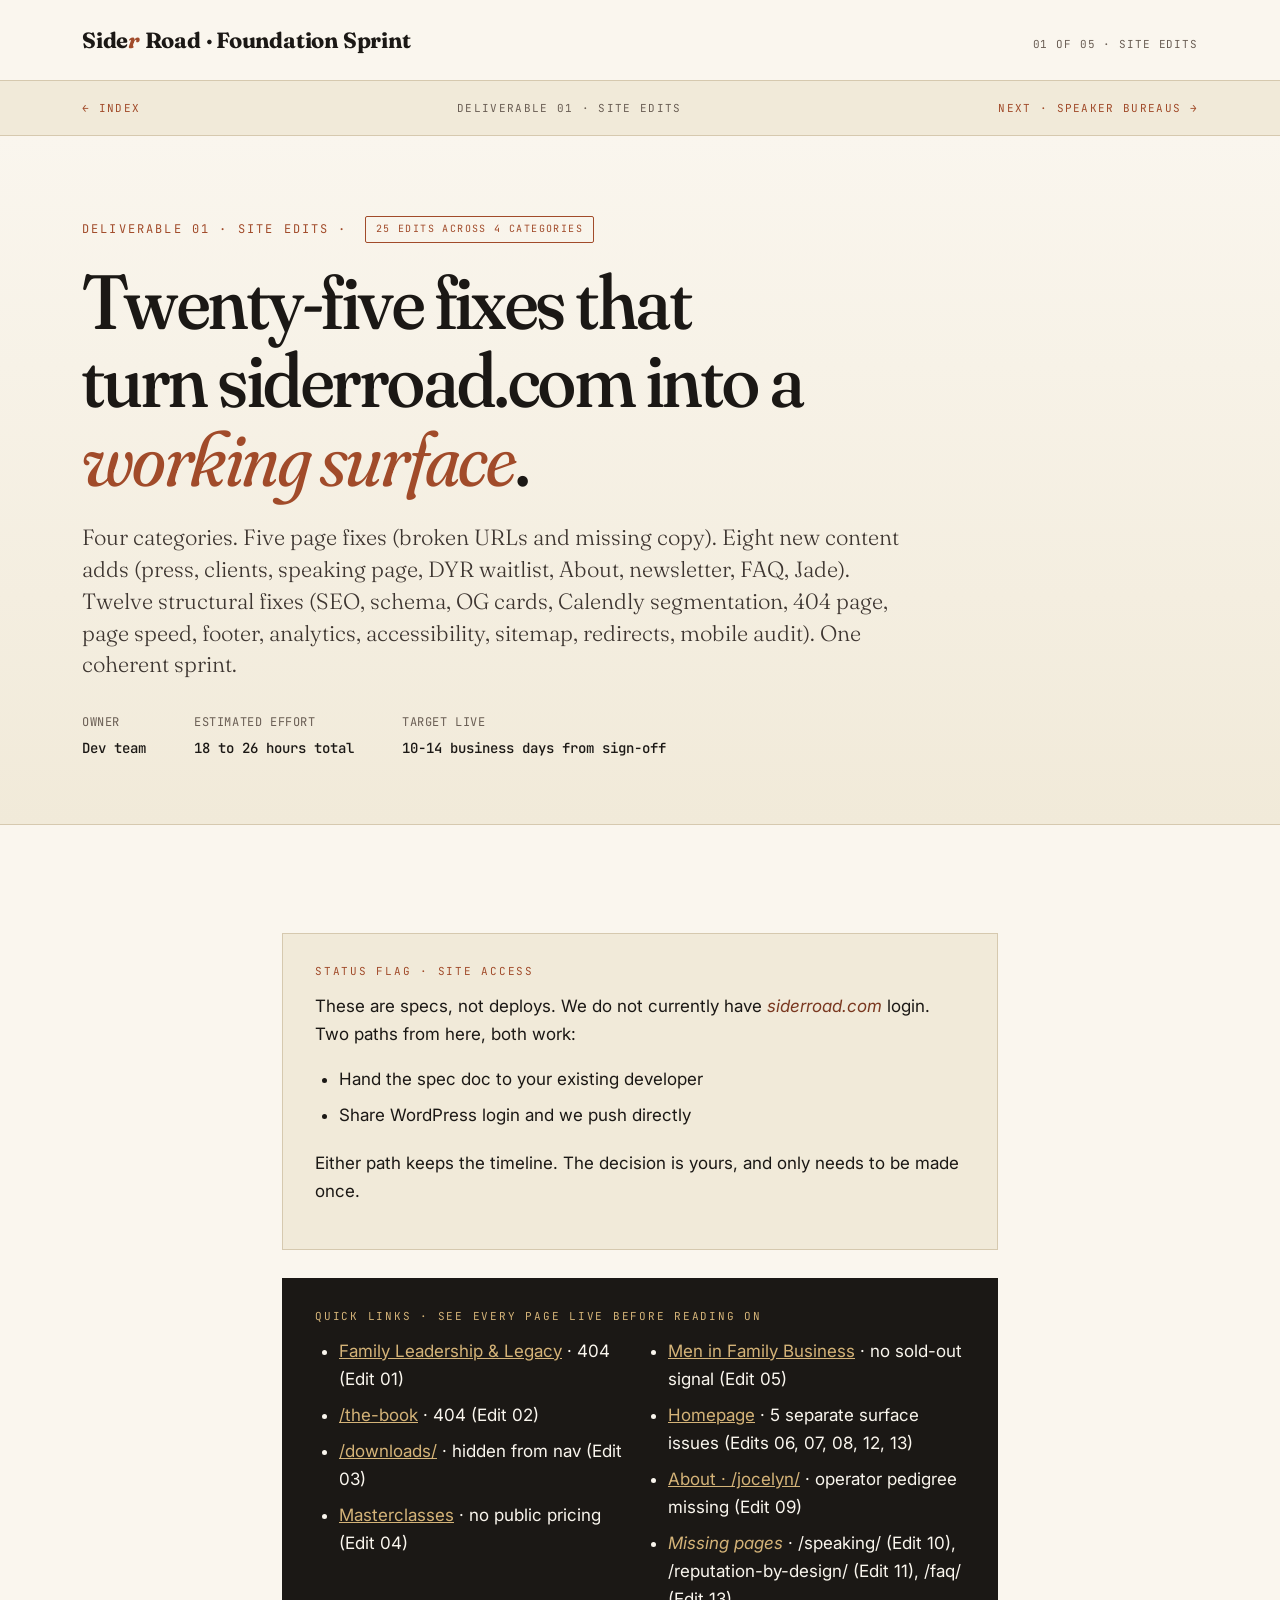
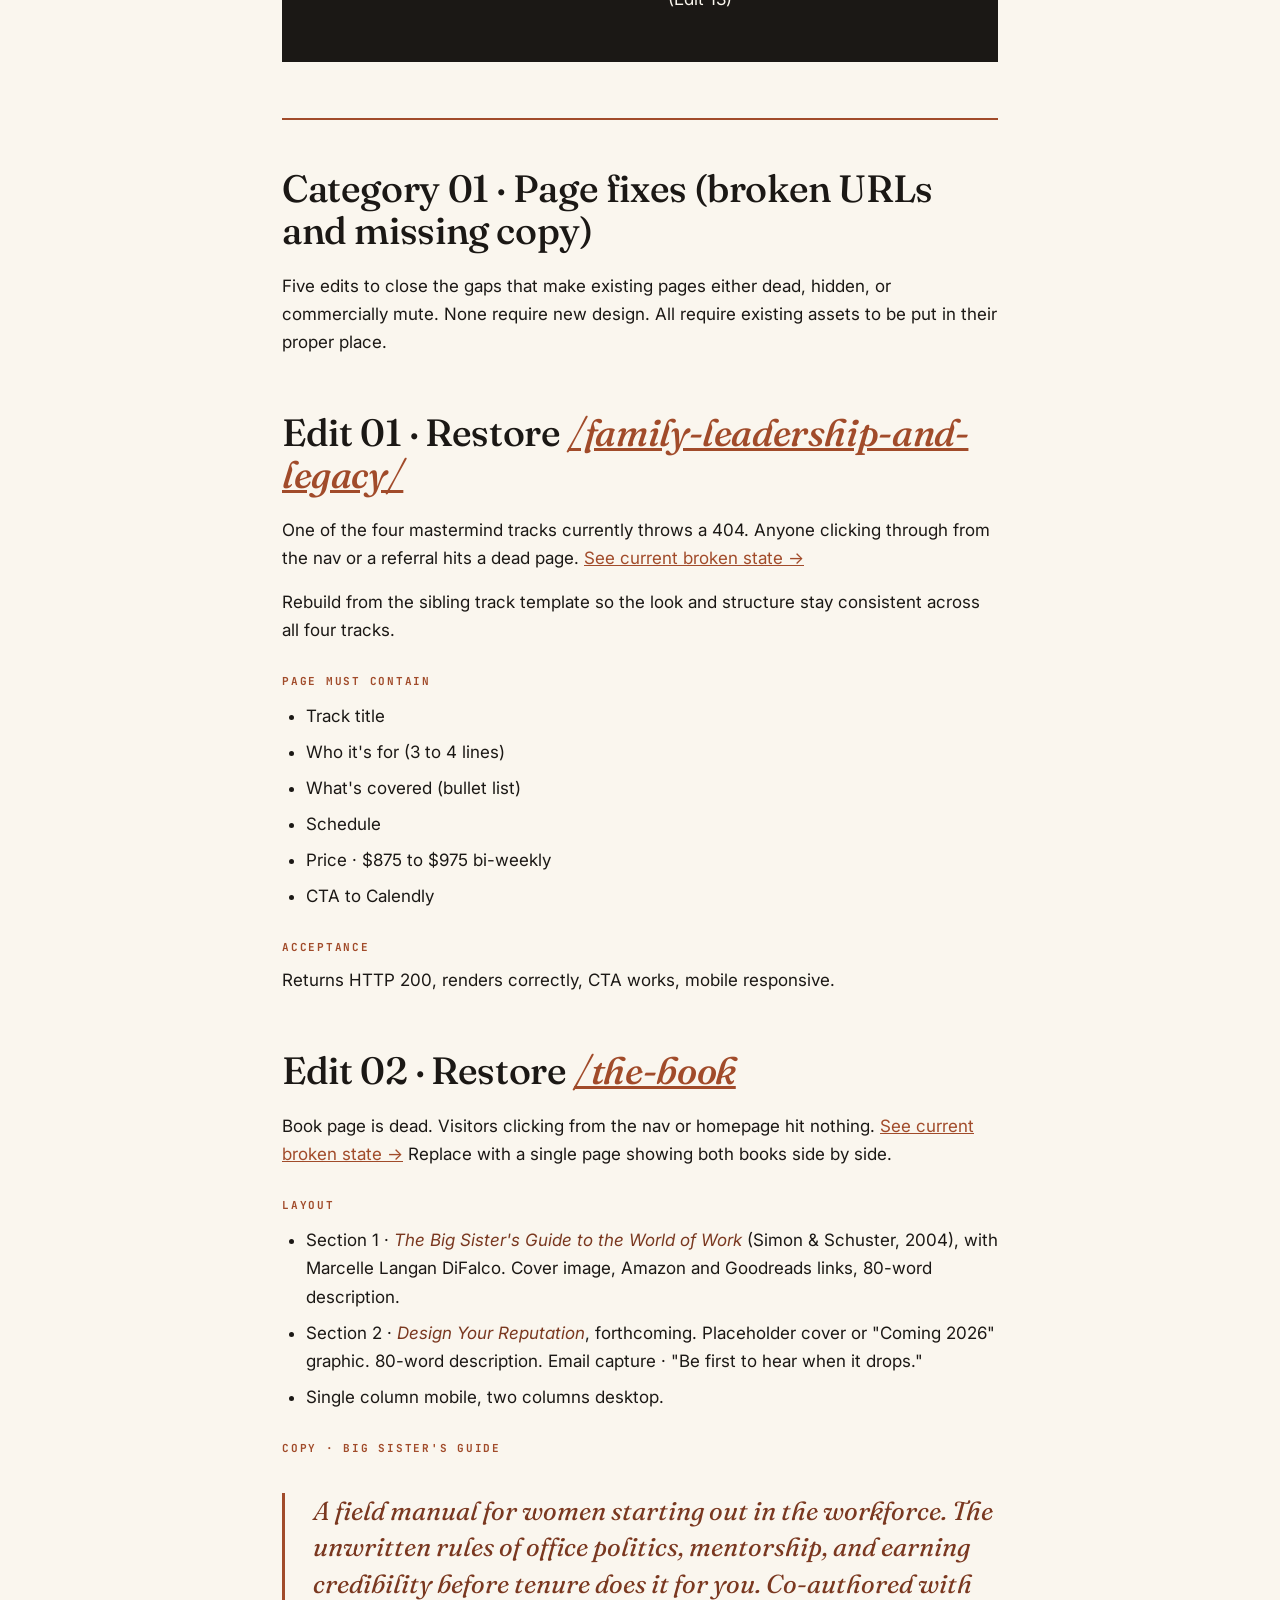
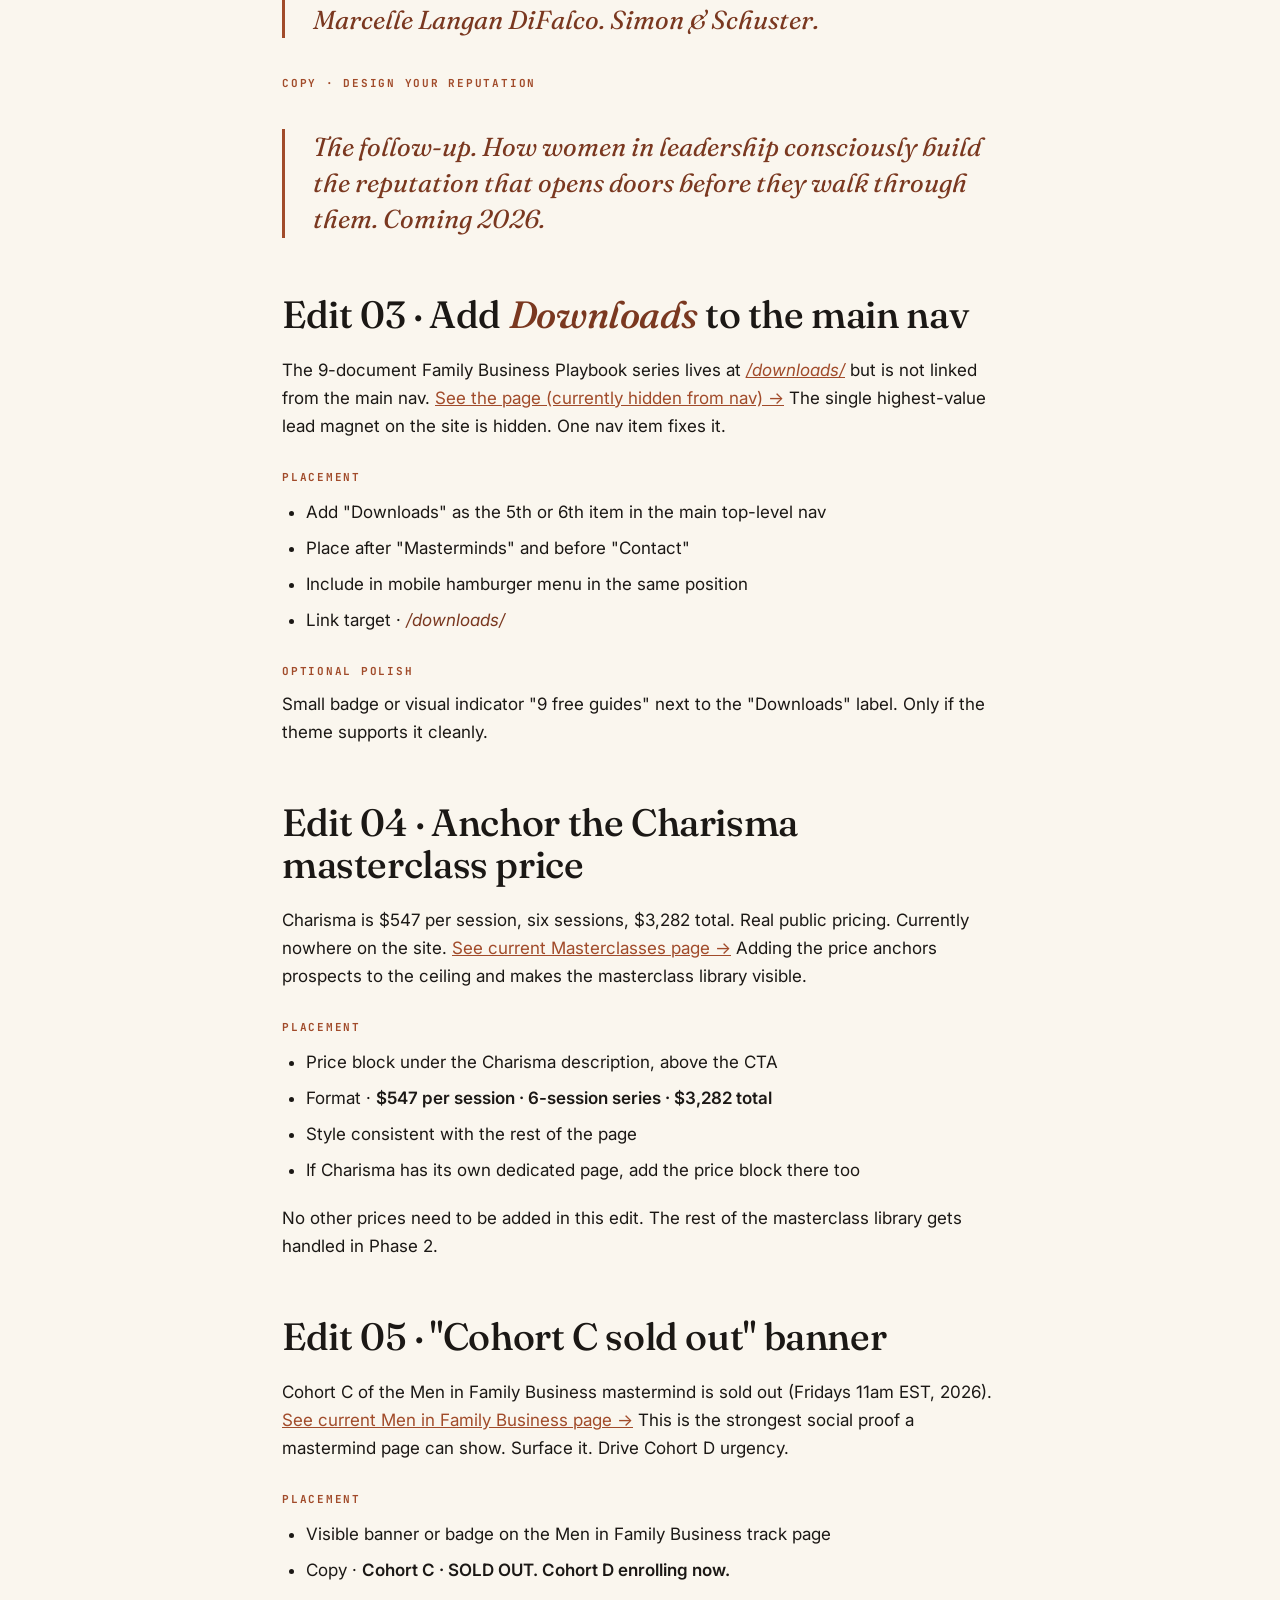
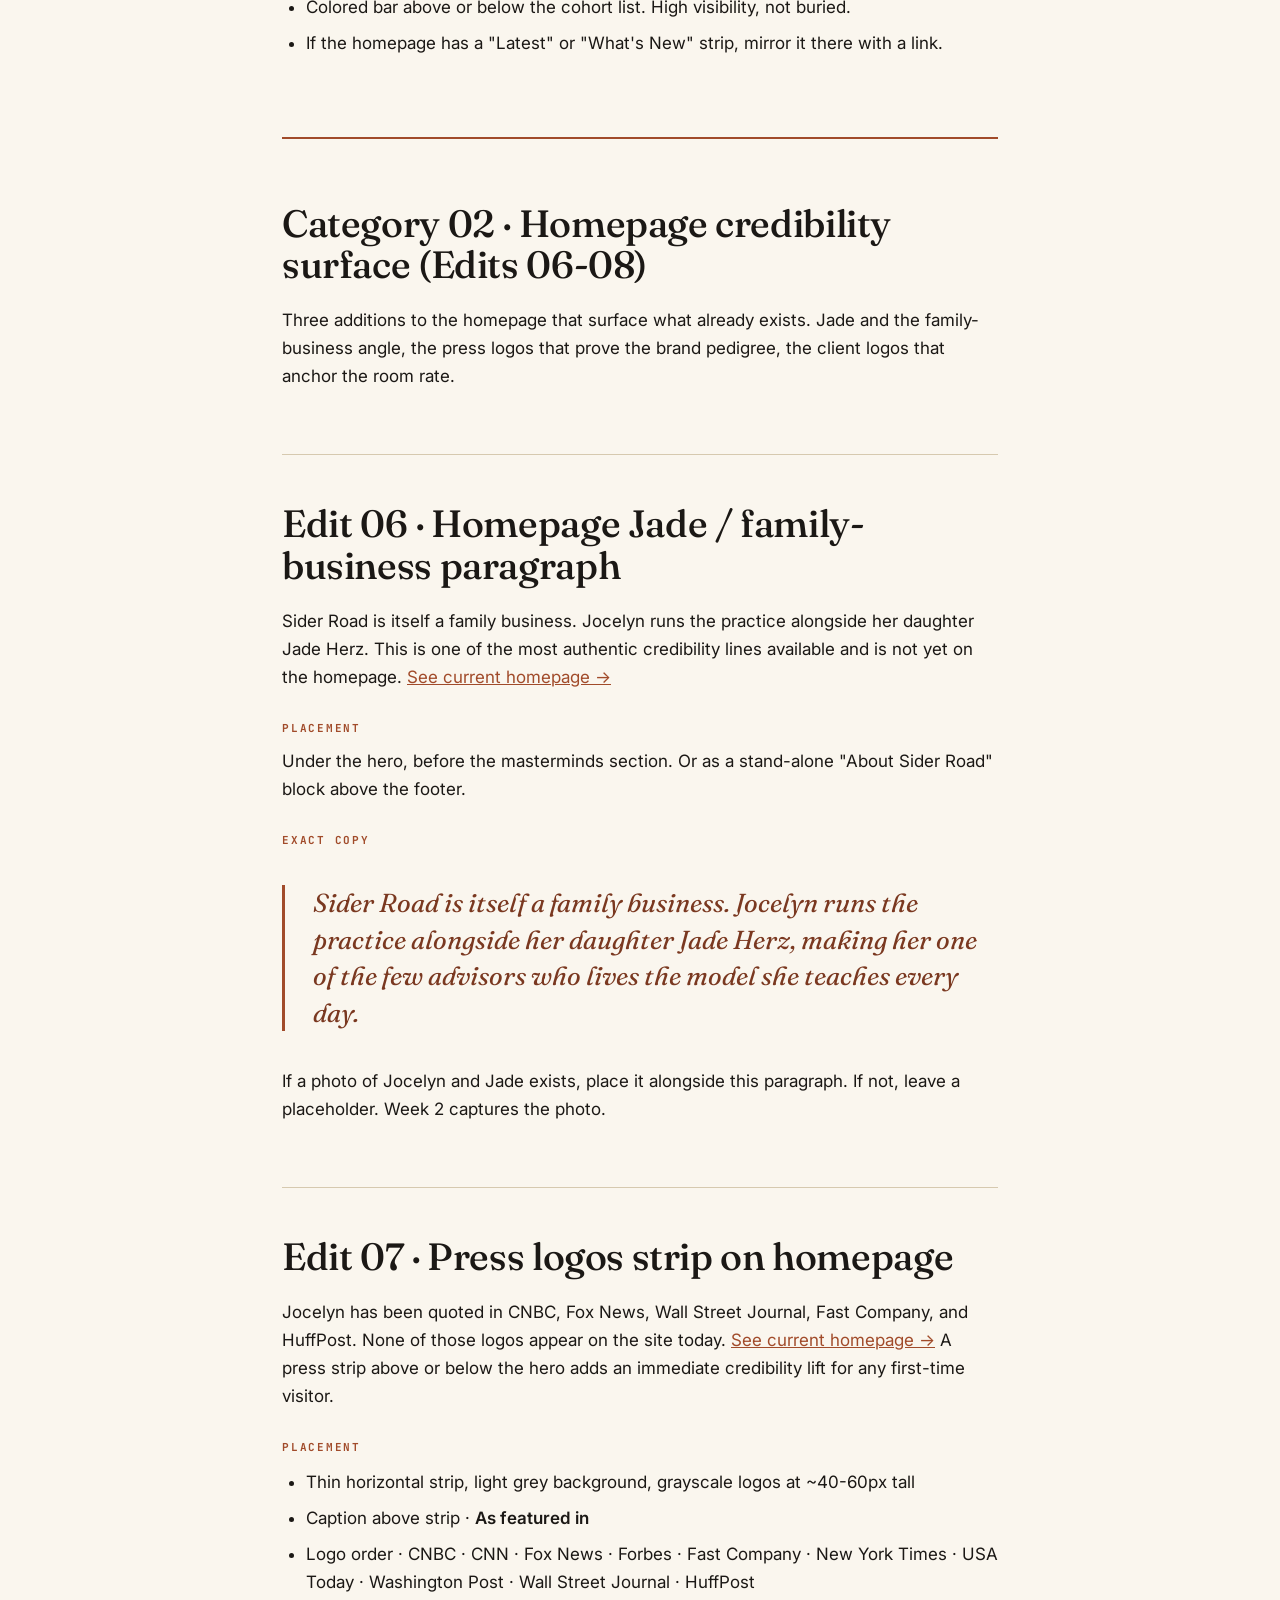
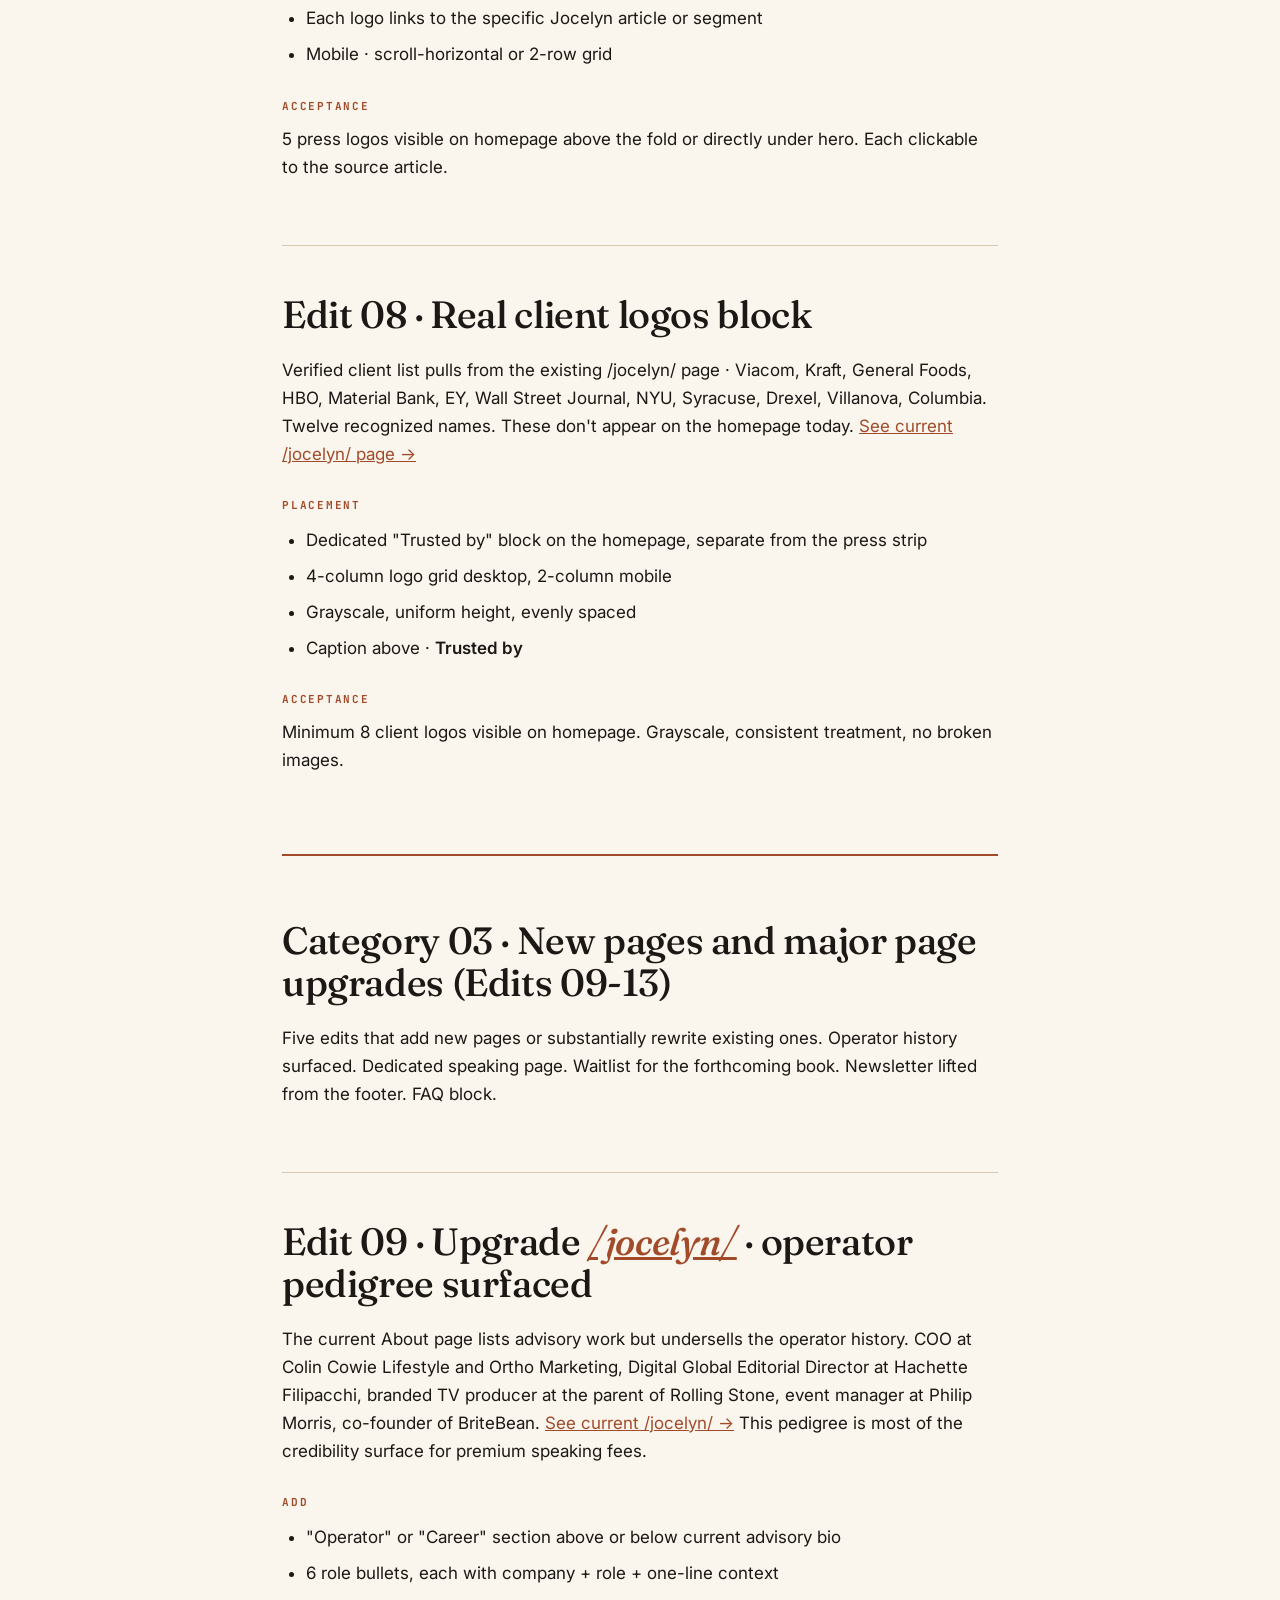
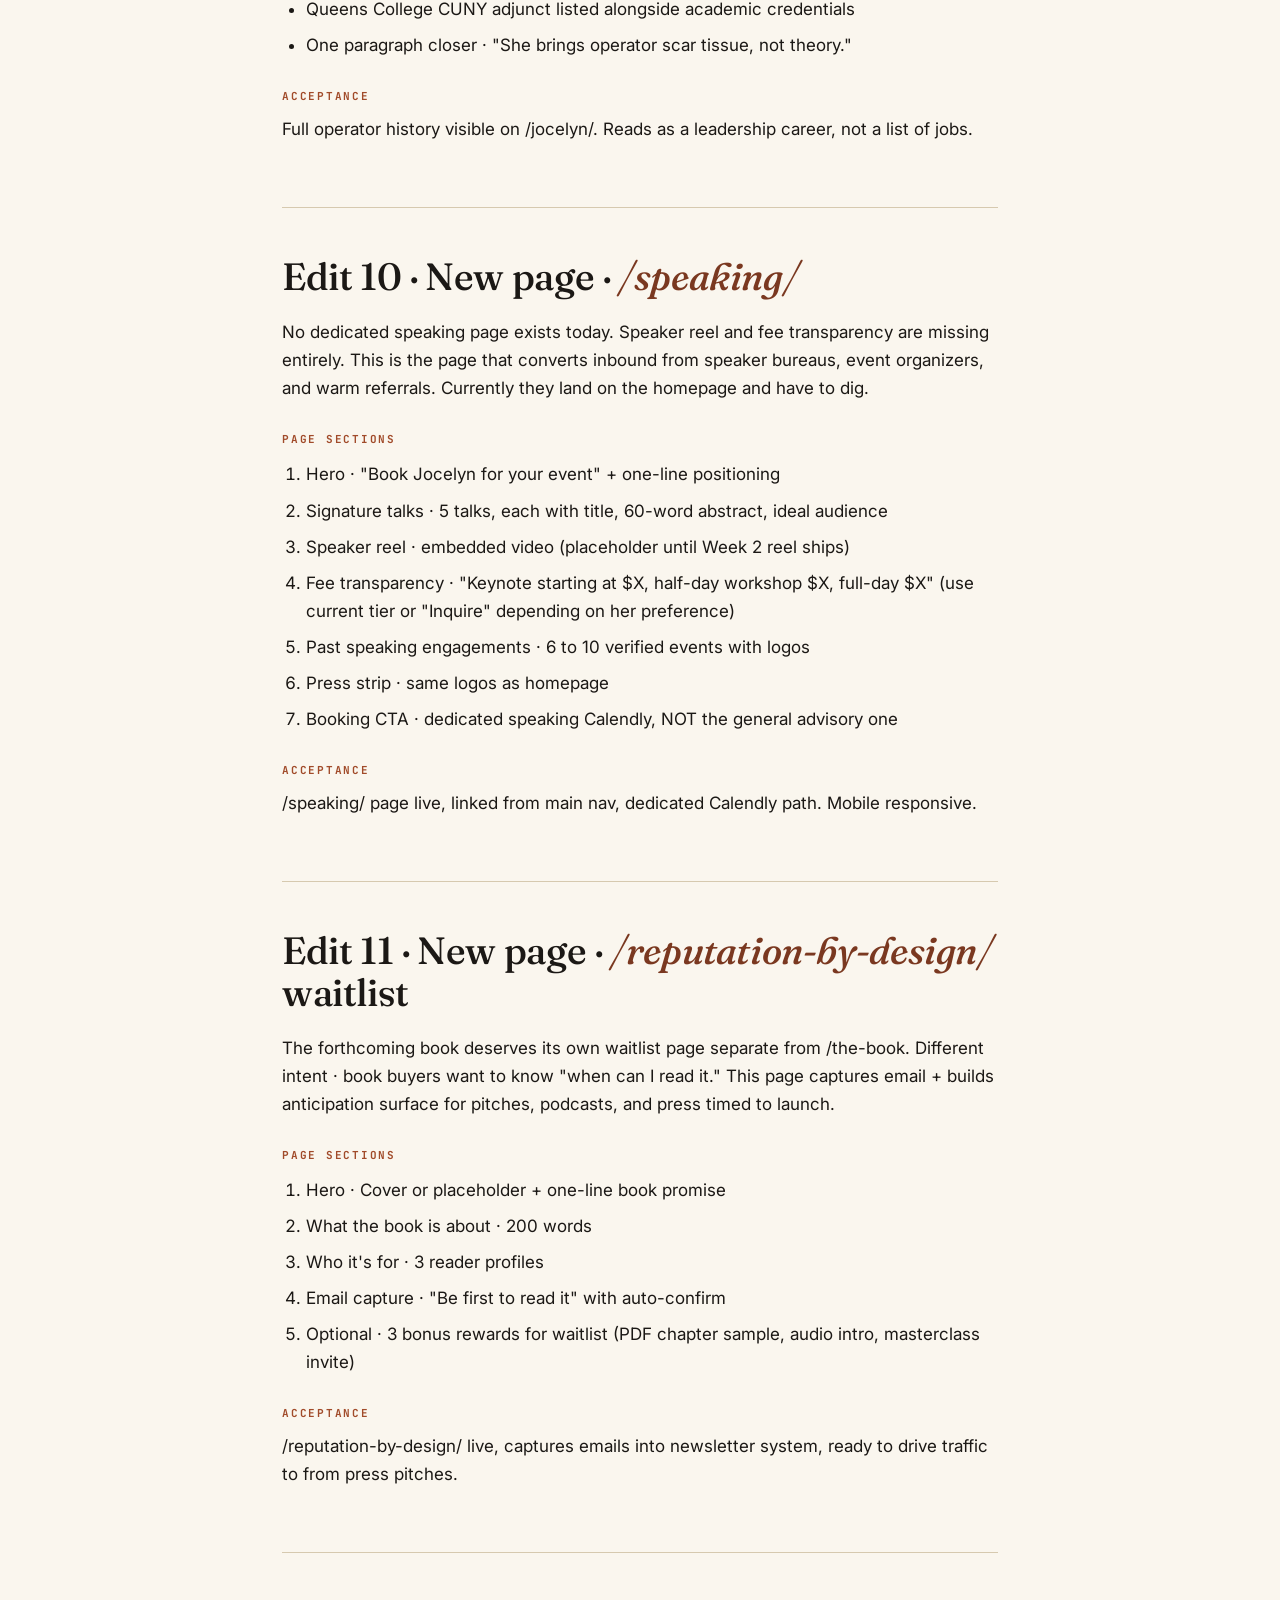
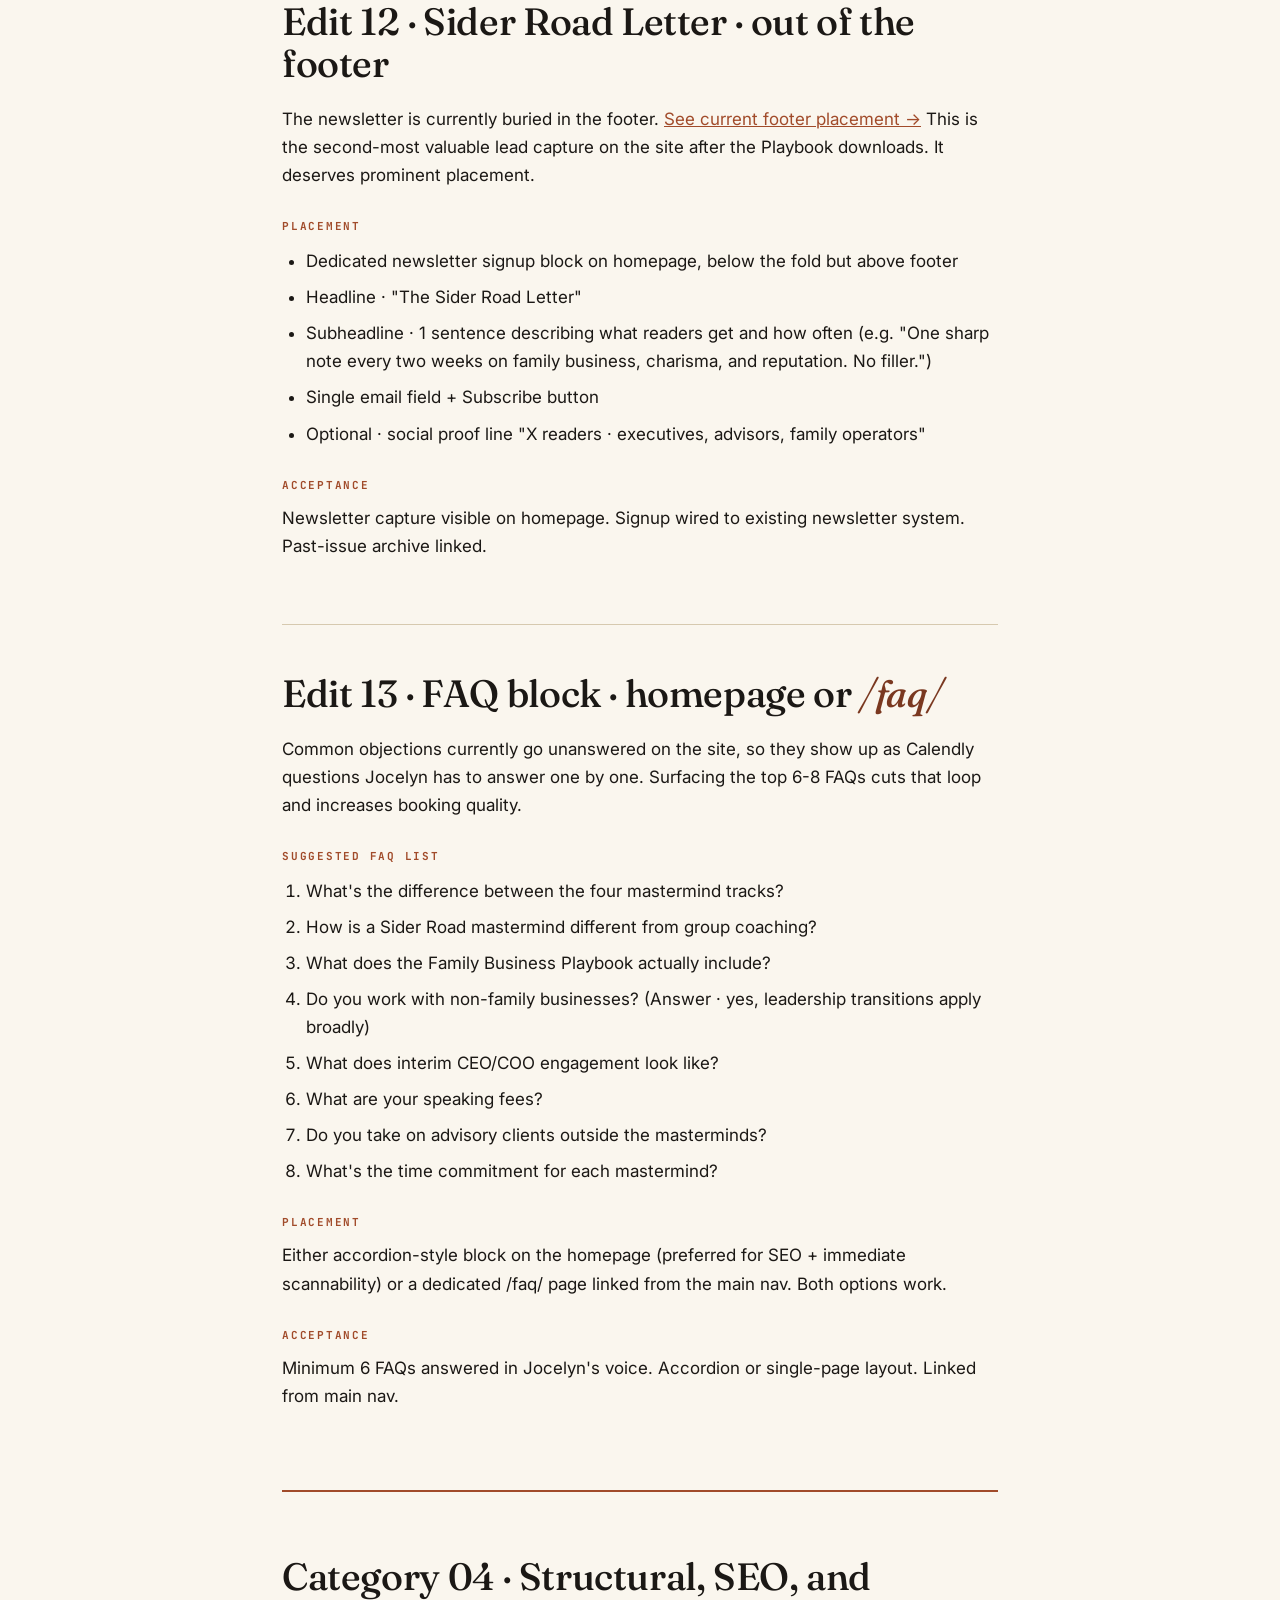
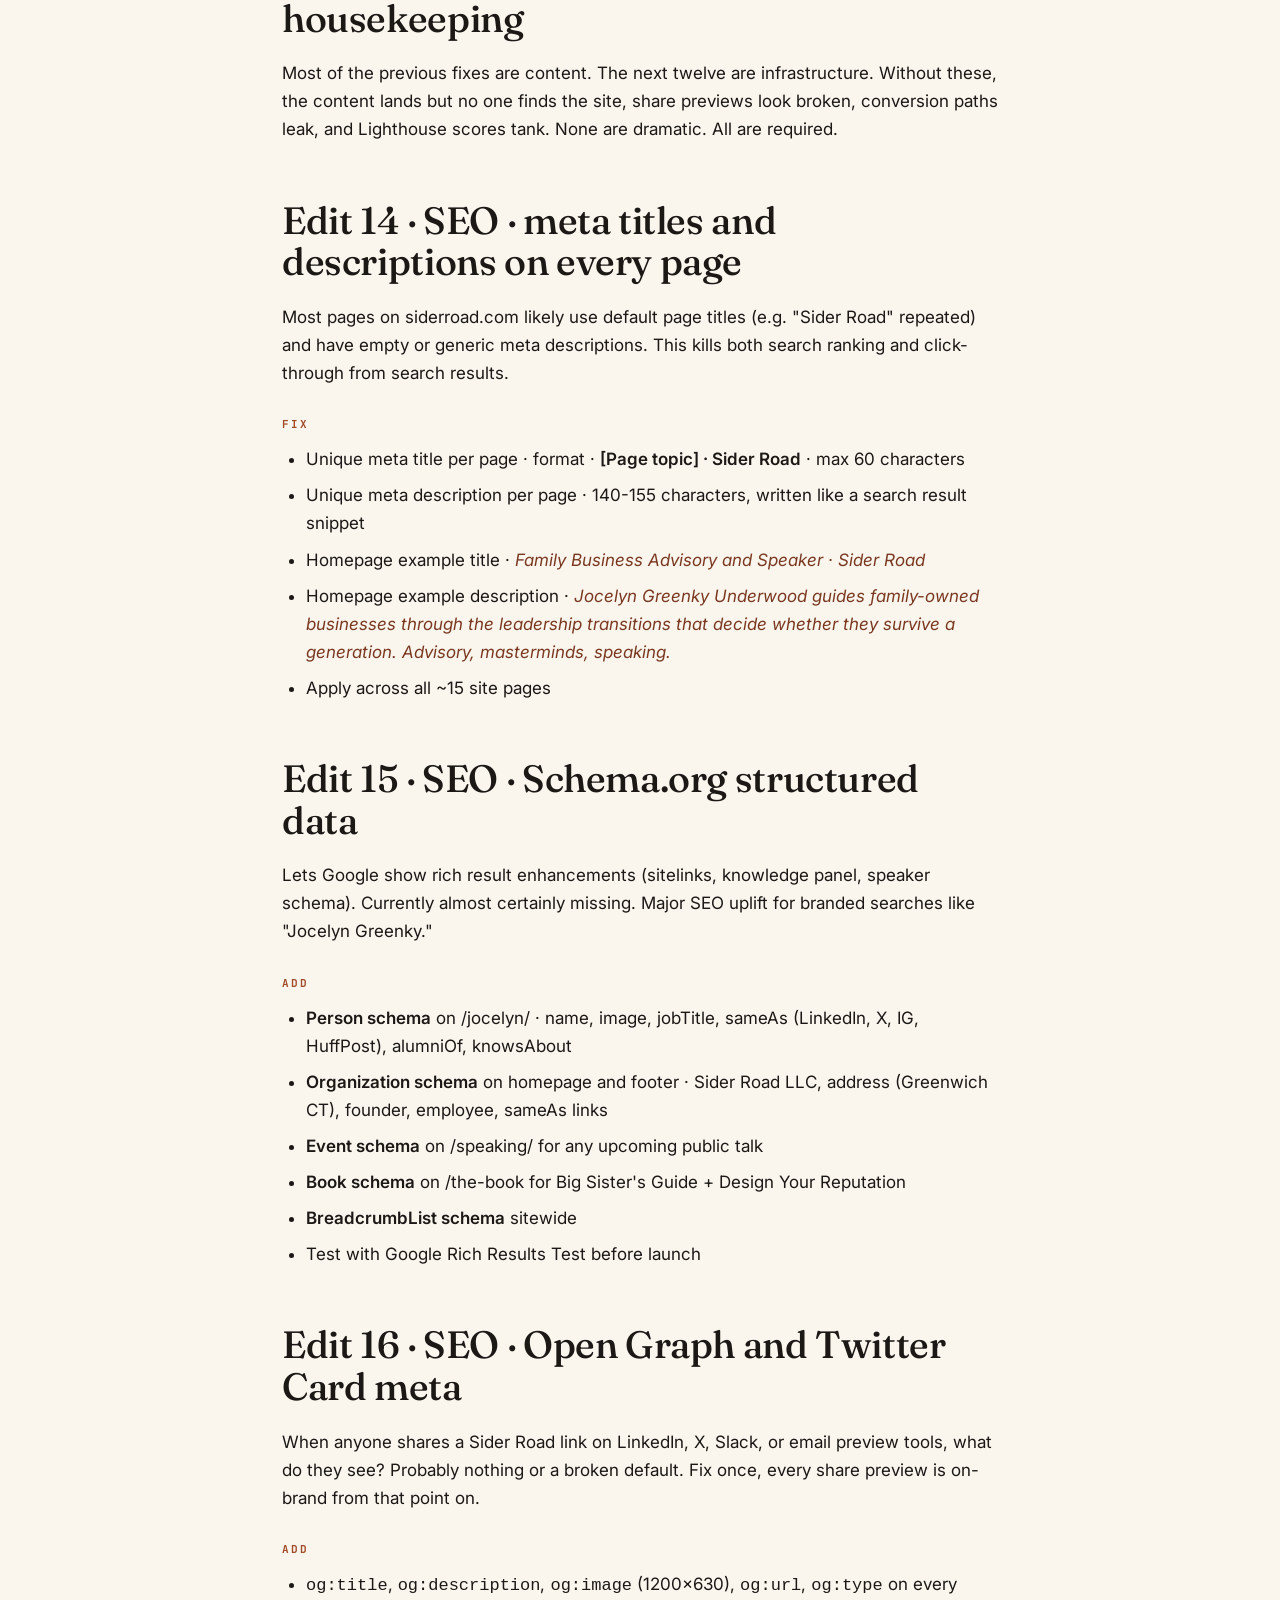
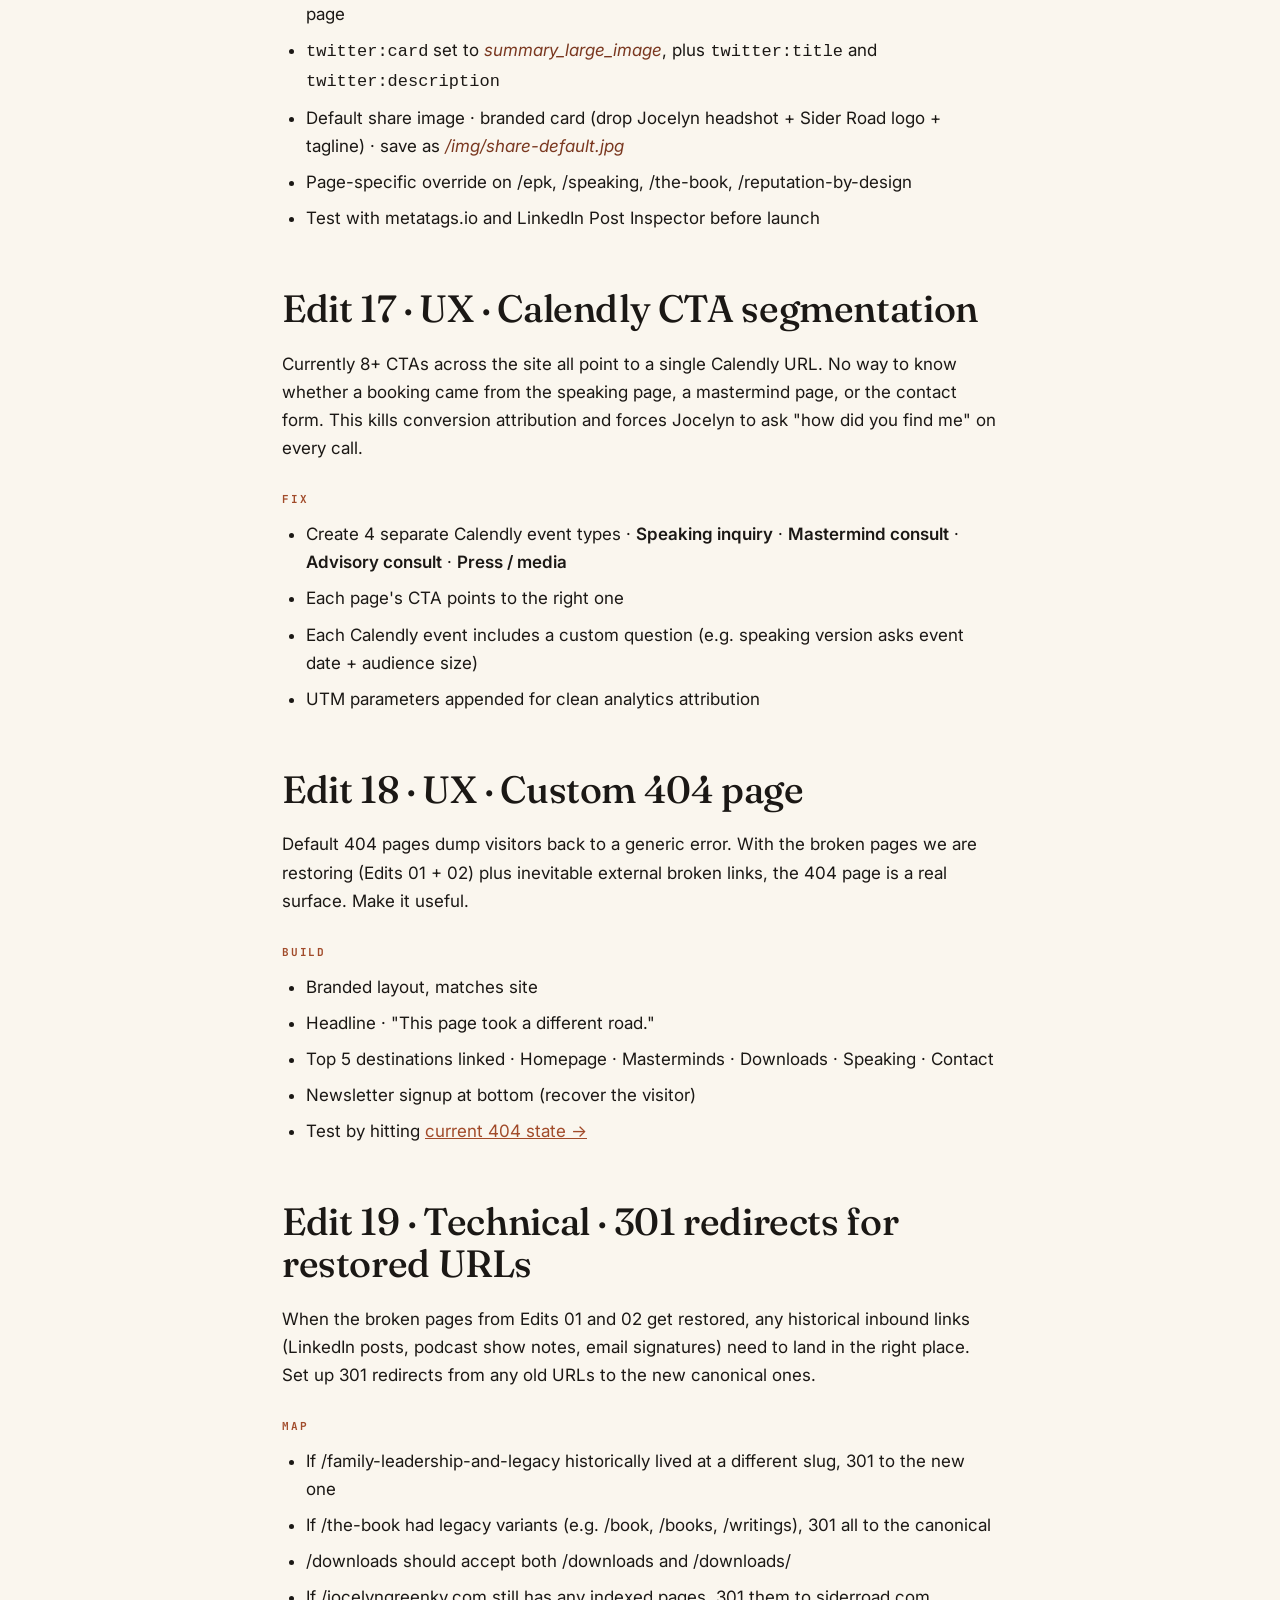
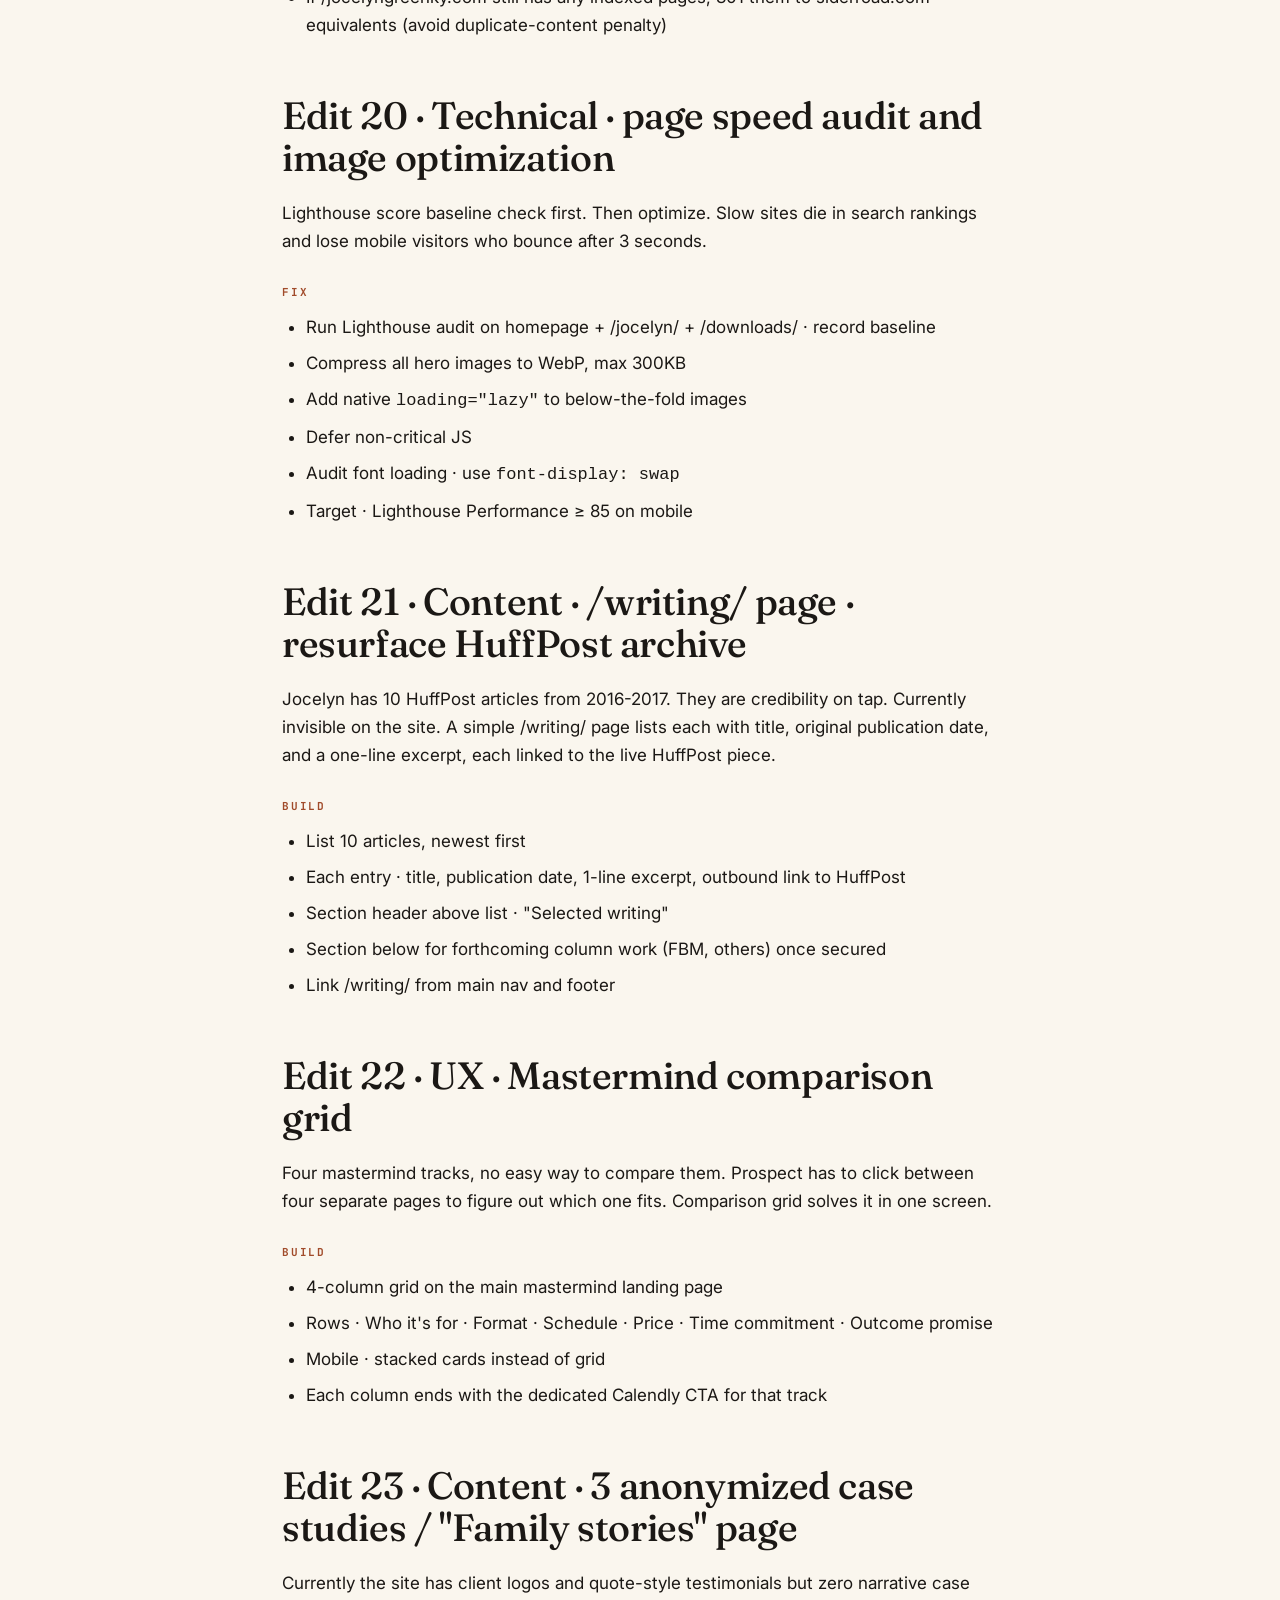
==== commit cc9dd68d: "Rebuild EPK on Jocelyn brand (white/navy/red, print-friendly) + fix CEO→COO at Colin Cowie + Reputat" ====
--- a/01_site_edits.html
+++ b/01_site_edits.html
@@ -30,7 +30,7 @@
   <div class="container">
     <div class="hero-eyebrow">Deliverable 01 · Site Edits · <span class="status drafted">25 edits across 4 categories</span></div>
     <h1>Twenty-five fixes that turn siderroad.com into a <em>working surface</em>.</h1>
-    <p class="hero-lede">Four categories. Five page fixes (broken URLs and missing copy). Eight new content adds (press, clients, speaking page, R by D waitlist, About, newsletter, FAQ, Jade). Twelve structural fixes (SEO, schema, OG cards, Calendly segmentation, 404 page, page speed, footer, analytics, accessibility, sitemap, redirects, mobile audit). One coherent sprint.</p>
+    <p class="hero-lede">Four categories. Five page fixes (broken URLs and missing copy). Eight new content adds (press, clients, speaking page, DYR waitlist, About, newsletter, FAQ, Jade). Twelve structural fixes (SEO, schema, OG cards, Calendly segmentation, 404 page, page speed, footer, analytics, accessibility, sitemap, redirects, mobile audit). One coherent sprint.</p>
     <div class="hero-meta">
       <div>Owner <strong>Dev team</strong></div>
       <div>Estimated effort <strong>18 to 26 hours total</strong></div>
@@ -90,12 +90,12 @@
       <h4>Layout</h4>
       <ul>
         <li>Section 1 · <em>The Big Sister's Guide to the World of Work</em> (Simon &amp; Schuster, 2004), with Marcelle Langan DiFalco. Cover image, Amazon and Goodreads links, 80-word description.</li>
-        <li>Section 2 · <em>Reputation by Design</em>, forthcoming. Placeholder cover or "Coming 2026" graphic. 80-word description. Email capture · "Be first to hear when it drops."</li>
+        <li>Section 2 · <em>Design Your Reputation</em>, forthcoming. Placeholder cover or "Coming 2026" graphic. 80-word description. Email capture · "Be first to hear when it drops."</li>
         <li>Single column mobile, two columns desktop.</li>
       </ul>
       <h4>Copy · Big Sister's Guide</h4>
       <blockquote class="pullquote">A field manual for women starting out in the workforce. The unwritten rules of office politics, mentorship, and earning credibility before tenure does it for you. Co-authored with Marcelle Langan DiFalco. Simon &amp; Schuster.</blockquote>
-      <h4>Copy · Reputation by Design</h4>
+      <h4>Copy · Design Your Reputation</h4>
       <blockquote class="pullquote">The follow-up. How women in leadership consciously build the reputation that opens doors before they walk through them. Coming 2026.</blockquote>
 
       <h2>Edit 03 · Add <em>Downloads</em> to the main nav</h2>
@@ -148,7 +148,7 @@
       <ul>
         <li>Thin horizontal strip, light grey background, grayscale logos at ~40-60px tall</li>
         <li>Caption above strip · <strong>As featured in</strong></li>
-        <li>Logo order · CNBC · Fox News · Wall Street Journal · Fast Company · HuffPost</li>
+        <li>Logo order · CNBC · CNN · Fox News · Forbes · Fast Company · New York Times · USA Today · Washington Post · Wall Street Journal · HuffPost</li>
         <li>Each logo links to the specific Jocelyn article or segment</li>
         <li>Mobile · scroll-horizontal or 2-row grid</li>
       </ul>
@@ -171,7 +171,7 @@
       <p>Five edits that add new pages or substantially rewrite existing ones. Operator history surfaced. Dedicated speaking page. Waitlist for the forthcoming book. Newsletter lifted from the footer. FAQ block.</p>
 
       <h2 style="border-top: 1px solid var(--rule); padding-top: 48px; margin-top: 64px;">Edit 09 · Upgrade <em><a href="https://siderroad.com/jocelyn/" target="_blank" rel="noopener">/jocelyn/</a></em> · operator pedigree surfaced</h2>
-      <p>The current About page lists advisory work but undersells the operator history. CEO at Colin Cowie Lifestyle and Ortho Marketing, Digital Global Editorial Director at Hachette Filipacchi, branded TV producer at the parent of Rolling Stone, event manager at Philip Morris, co-founder of BriteBean. <a href="https://siderroad.com/jocelyn/" target="_blank" rel="noopener">See current /jocelyn/ →</a> This pedigree is most of the credibility surface for premium speaking fees.</p>
+      <p>The current About page lists advisory work but undersells the operator history. COO at Colin Cowie Lifestyle and Ortho Marketing, Digital Global Editorial Director at Hachette Filipacchi, branded TV producer at the parent of Rolling Stone, event manager at Philip Morris, co-founder of BriteBean. <a href="https://siderroad.com/jocelyn/" target="_blank" rel="noopener">See current /jocelyn/ →</a> This pedigree is most of the credibility surface for premium speaking fees.</p>
       <h4>Add</h4>
       <ul>
         <li>"Operator" or "Career" section above or below current advisory bio</li>
@@ -262,7 +262,7 @@
         <li><strong>Person schema</strong> on /jocelyn/ · name, image, jobTitle, sameAs (LinkedIn, X, IG, HuffPost), alumniOf, knowsAbout</li>
         <li><strong>Organization schema</strong> on homepage and footer · Sider Road LLC, address (Greenwich CT), founder, employee, sameAs links</li>
         <li><strong>Event schema</strong> on /speaking/ for any upcoming public talk</li>
-        <li><strong>Book schema</strong> on /the-book for Big Sister's Guide + Reputation by Design</li>
+        <li><strong>Book schema</strong> on /the-book for Big Sister's Guide + Design Your Reputation</li>
         <li><strong>BreadcrumbList schema</strong> sitewide</li>
         <li>Test with Google Rich Results Test before launch</li>
       </ul>
@@ -415,7 +415,7 @@
         <input type="checkbox" />
         <div>
           <span class="check-title">Jocelyn approves all copy across 25 edits</span>
-          <span class="check-detail">Headlines, body copy, FAQ answers, /speaking/ talk abstracts, R by D book copy, About operator pedigree, FAQ answers. Voice pass before dev push.</span>
+          <span class="check-detail">Headlines, body copy, FAQ answers, /speaking/ talk abstracts, DYR book copy, About operator pedigree, FAQ answers. Voice pass before dev push.</span>
         </div>
       </li>
 
@@ -527,7 +527,7 @@
         <input type="checkbox" />
         <div>
           <span class="check-title">Edit 07 live · Press logos strip</span>
-          <span class="check-detail">CNBC, Fox News, WSJ, Fast Company, HuffPost. Each linked to source article.</span>
+          <span class="check-detail">CNBC, CNN, Fox News, Forbes, Fast Company, NYT, USA Today, Washington Post, WSJ, HuffPost. Each linked to source article.</span>
         </div>
       </li>
 
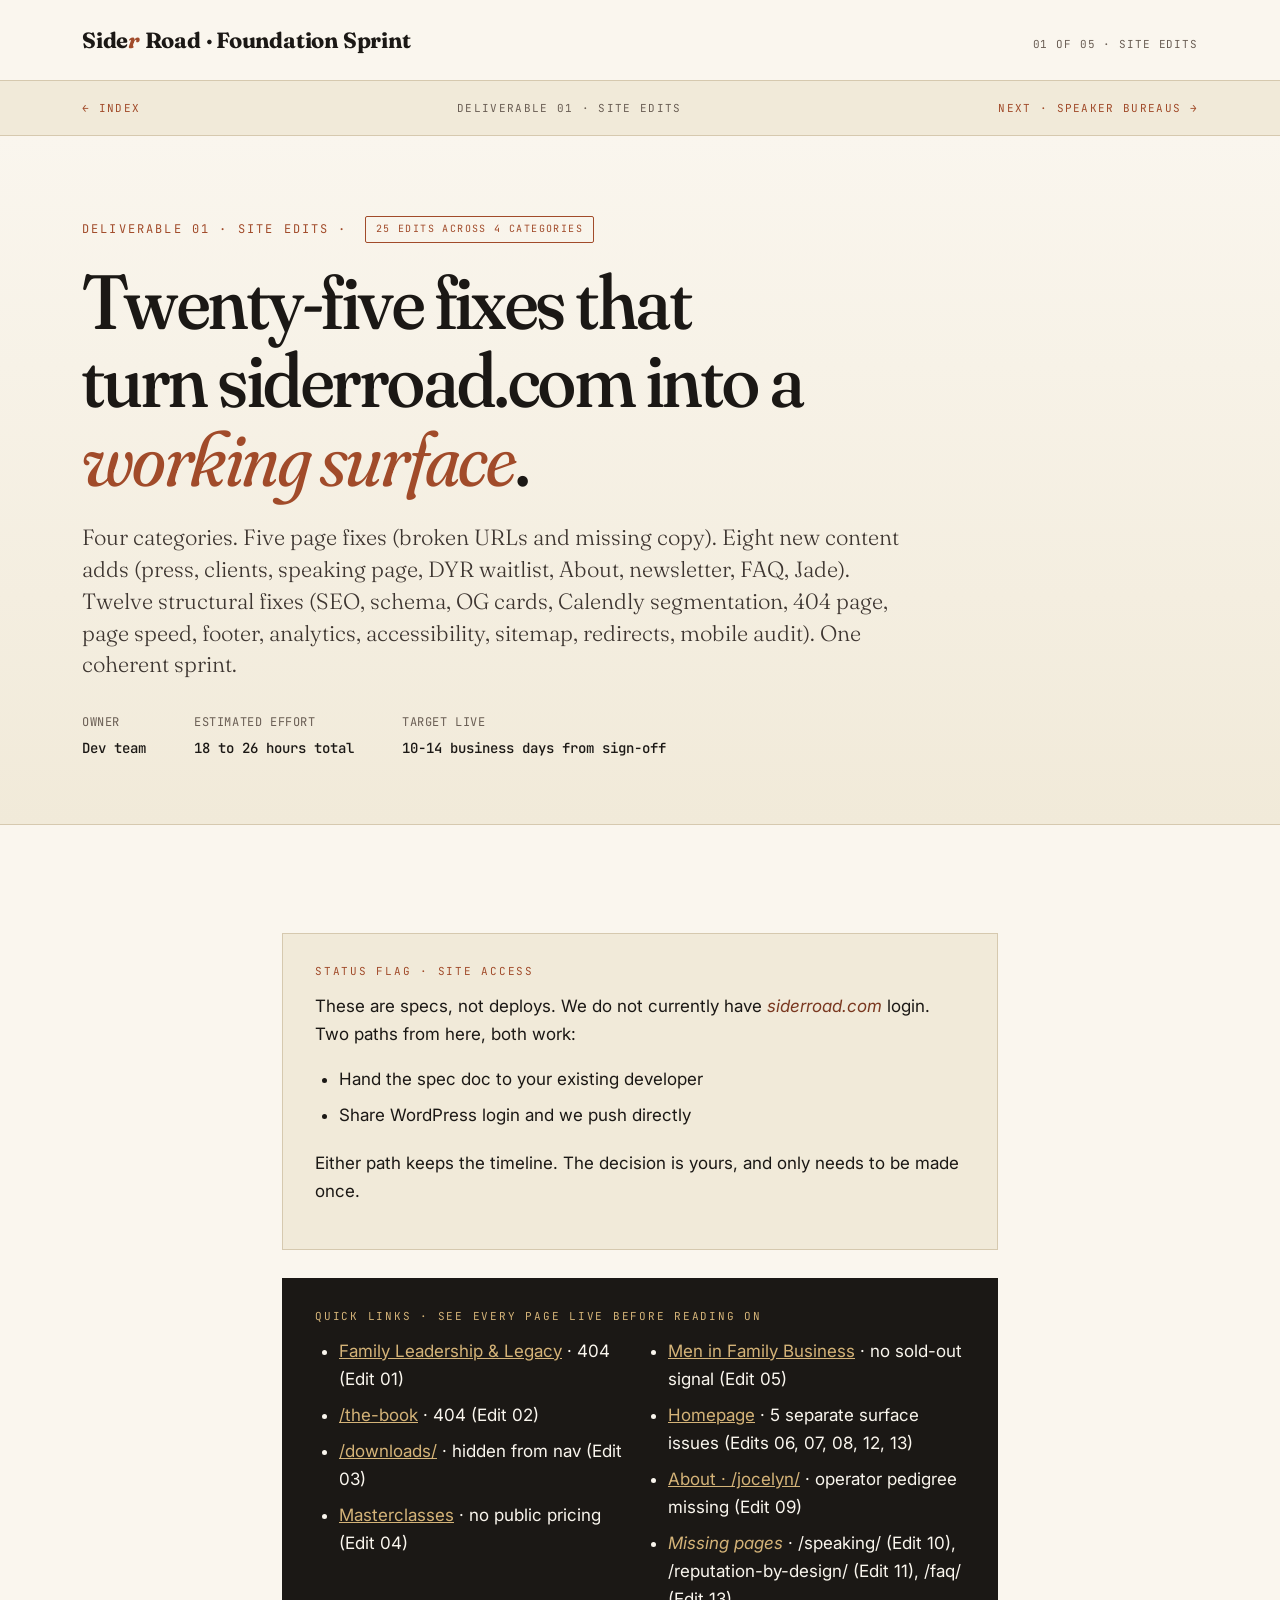
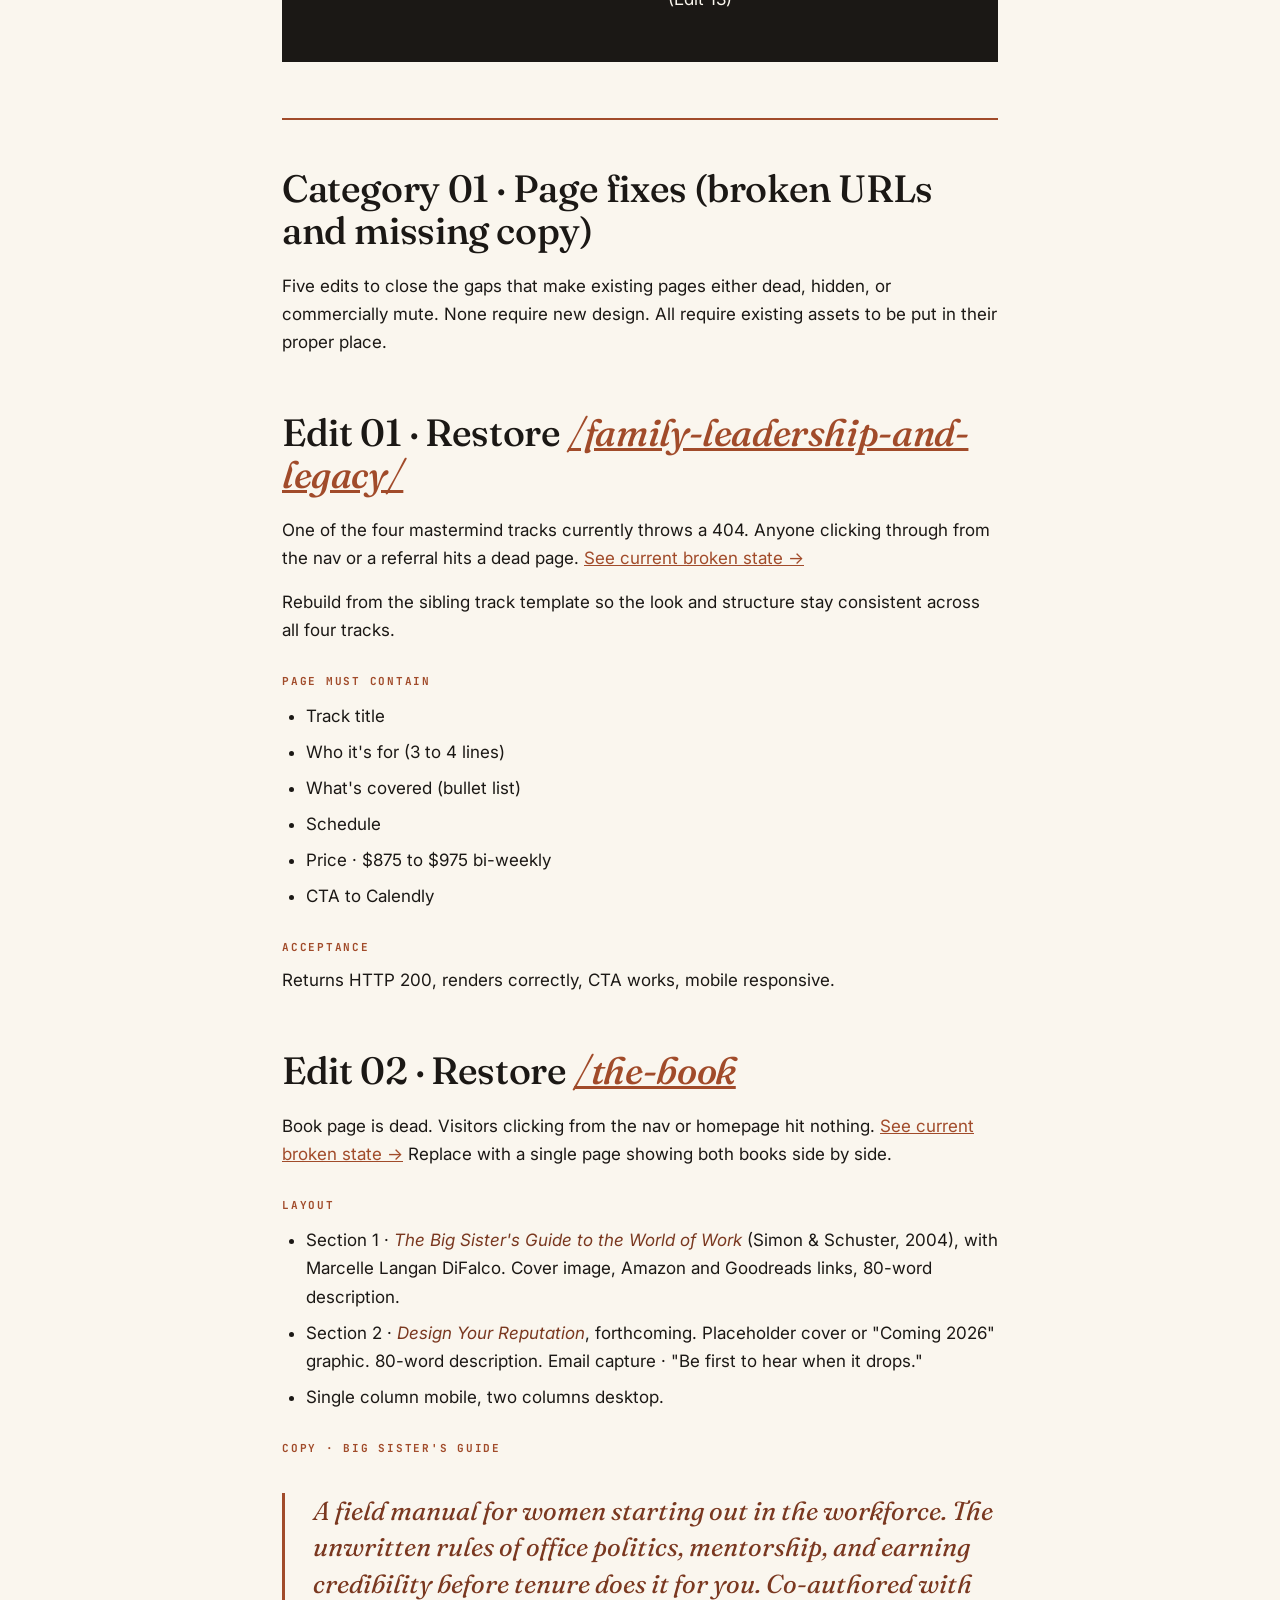
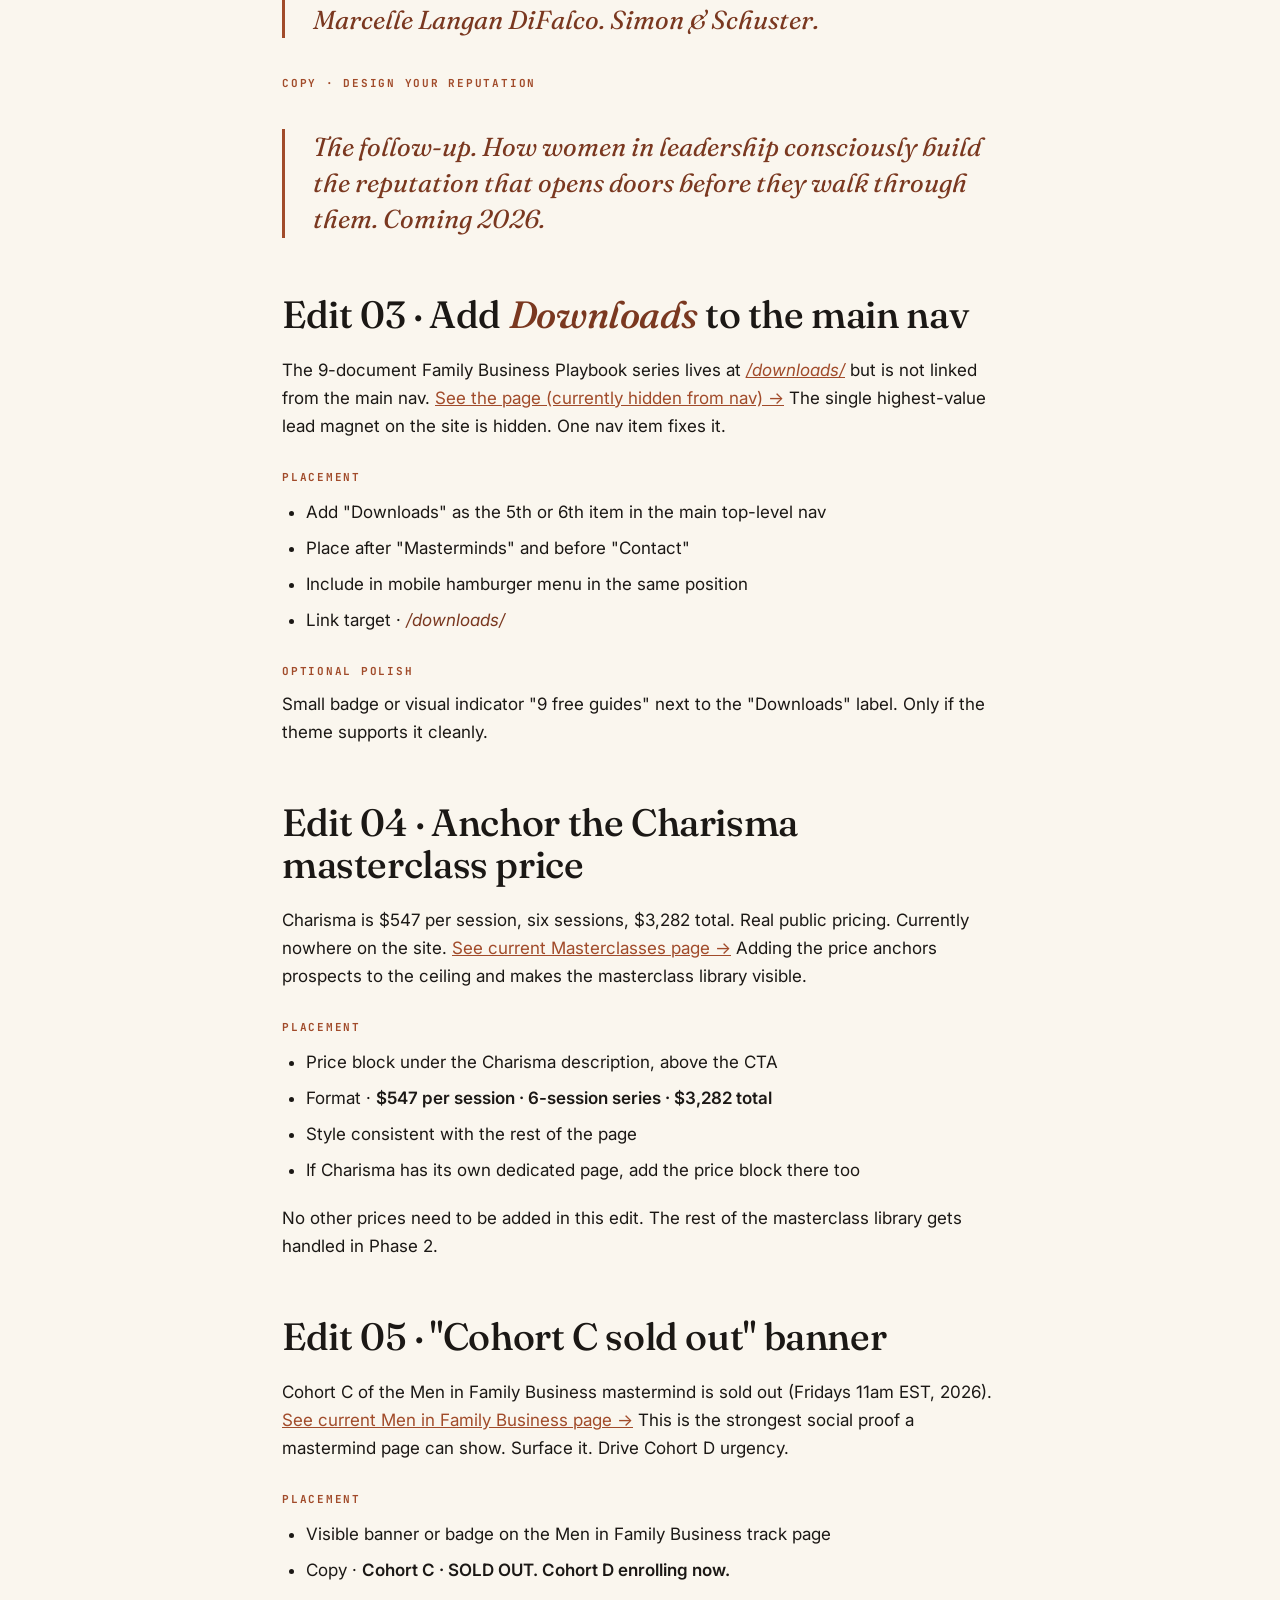
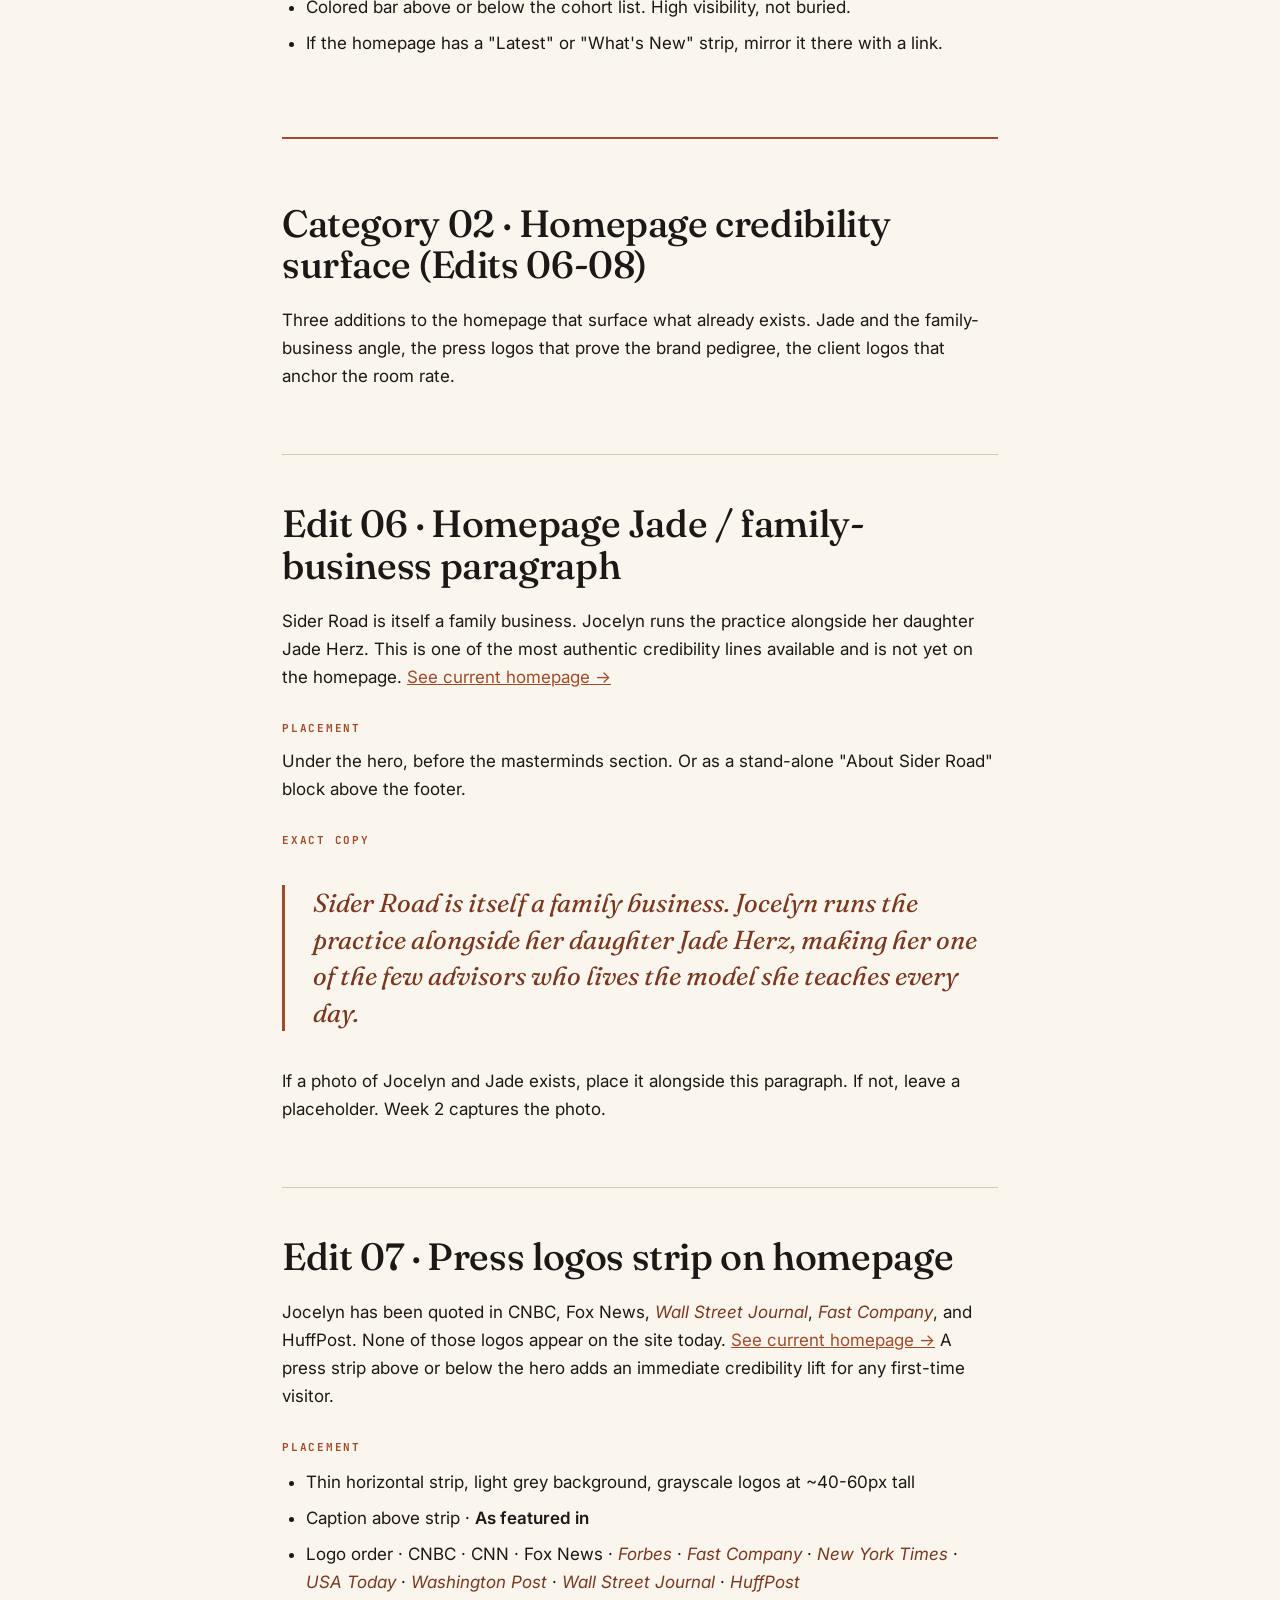
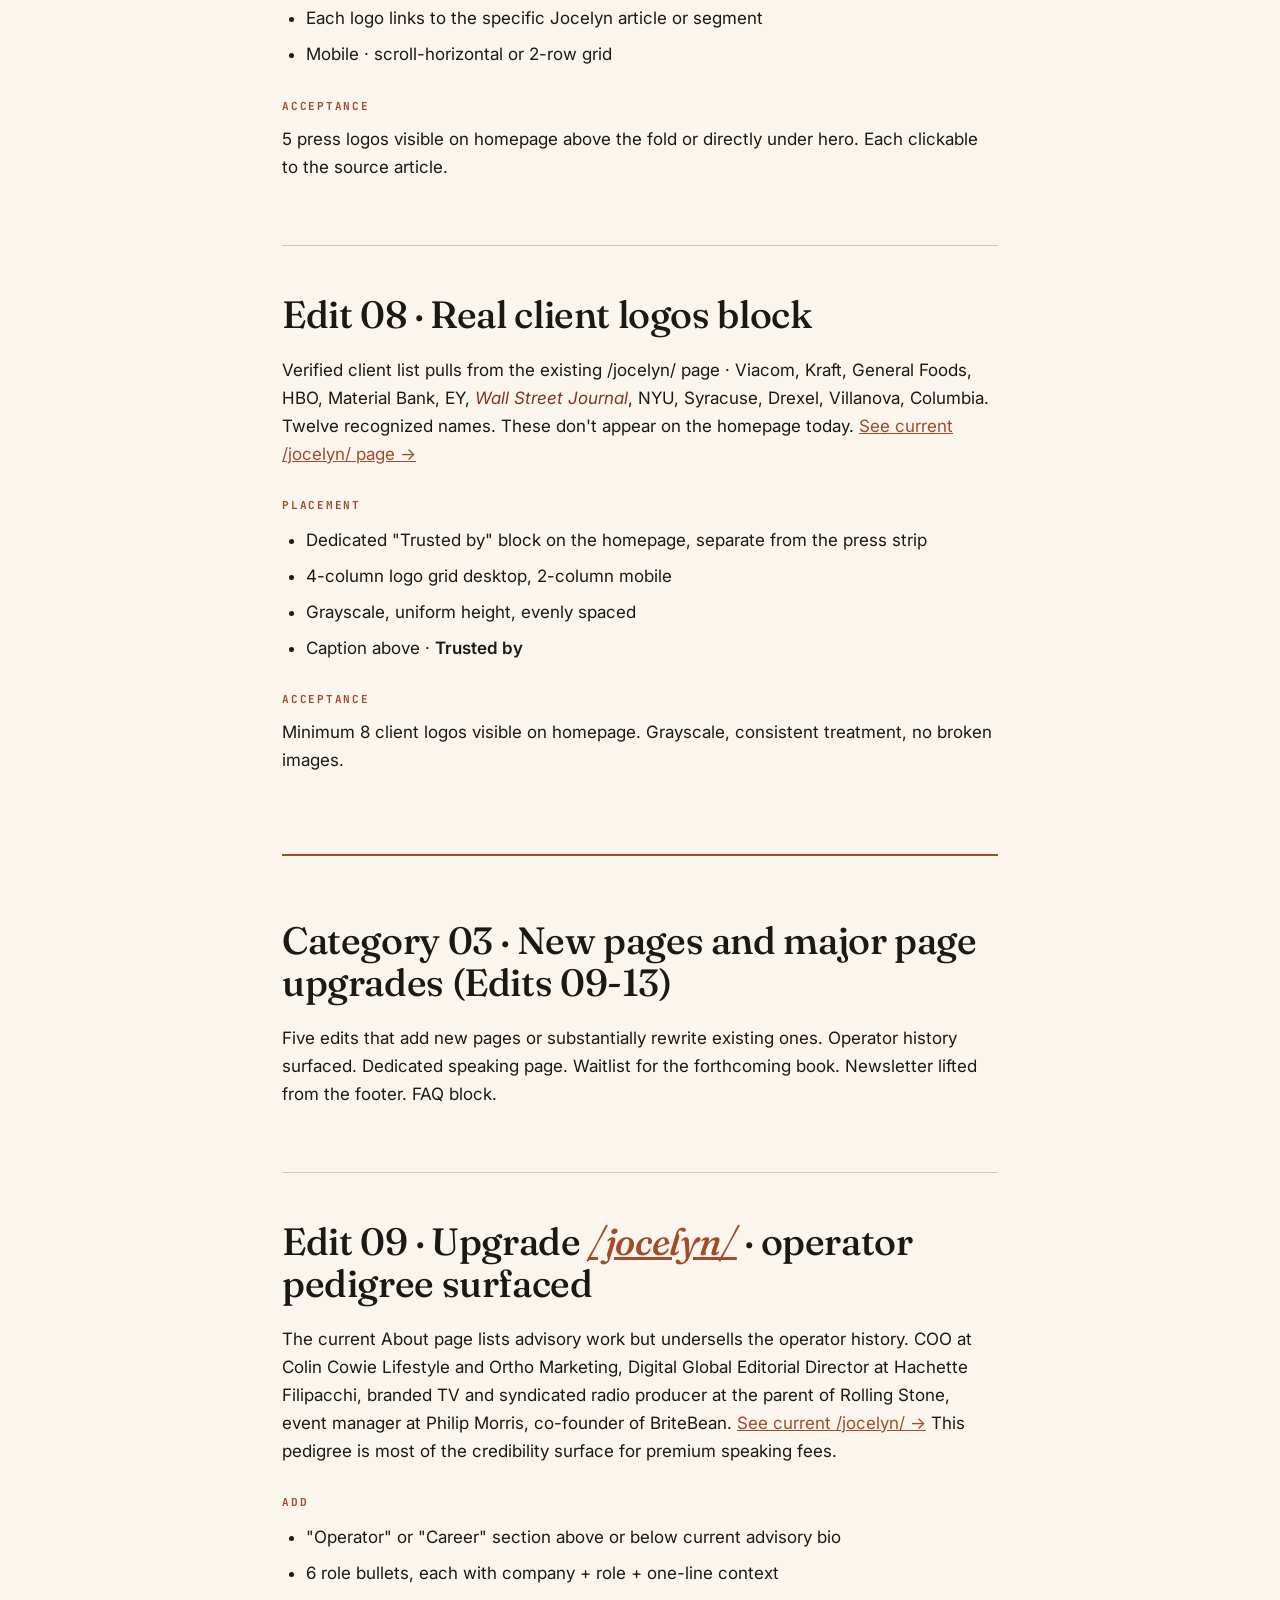
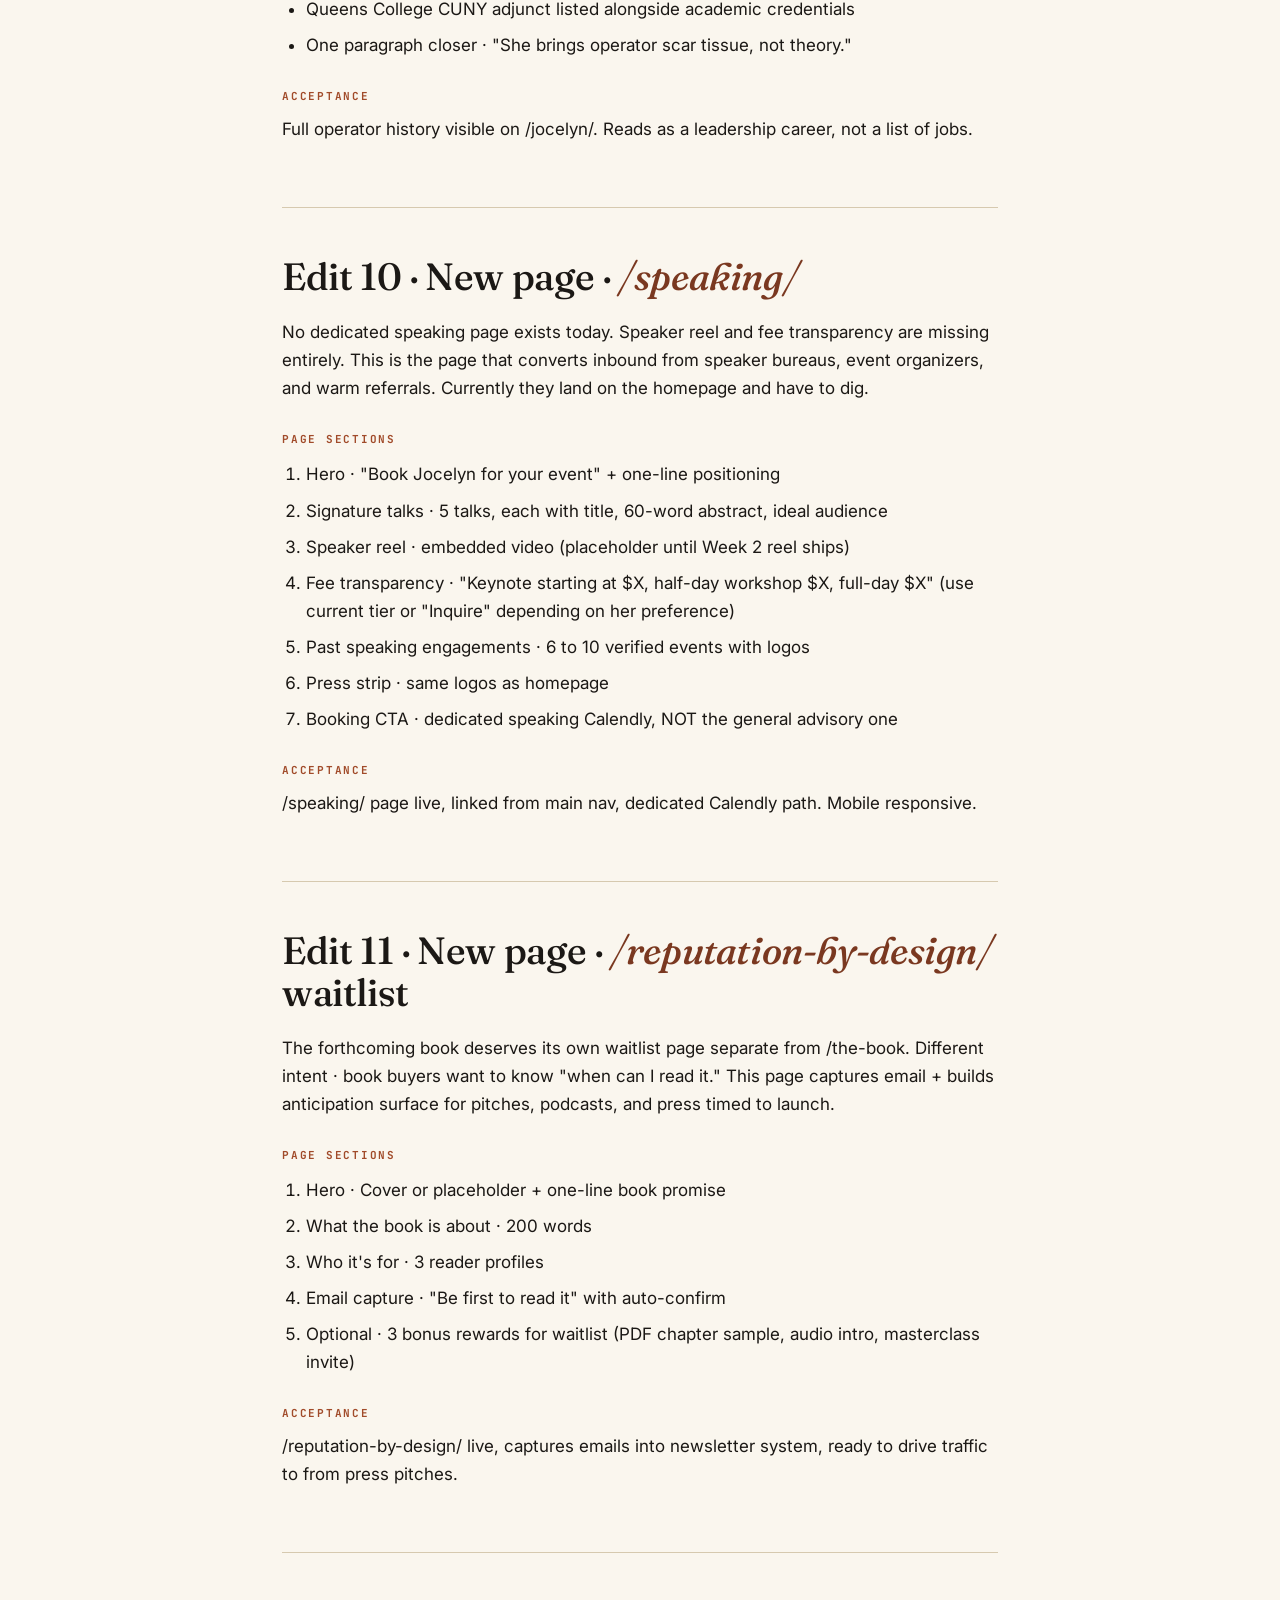
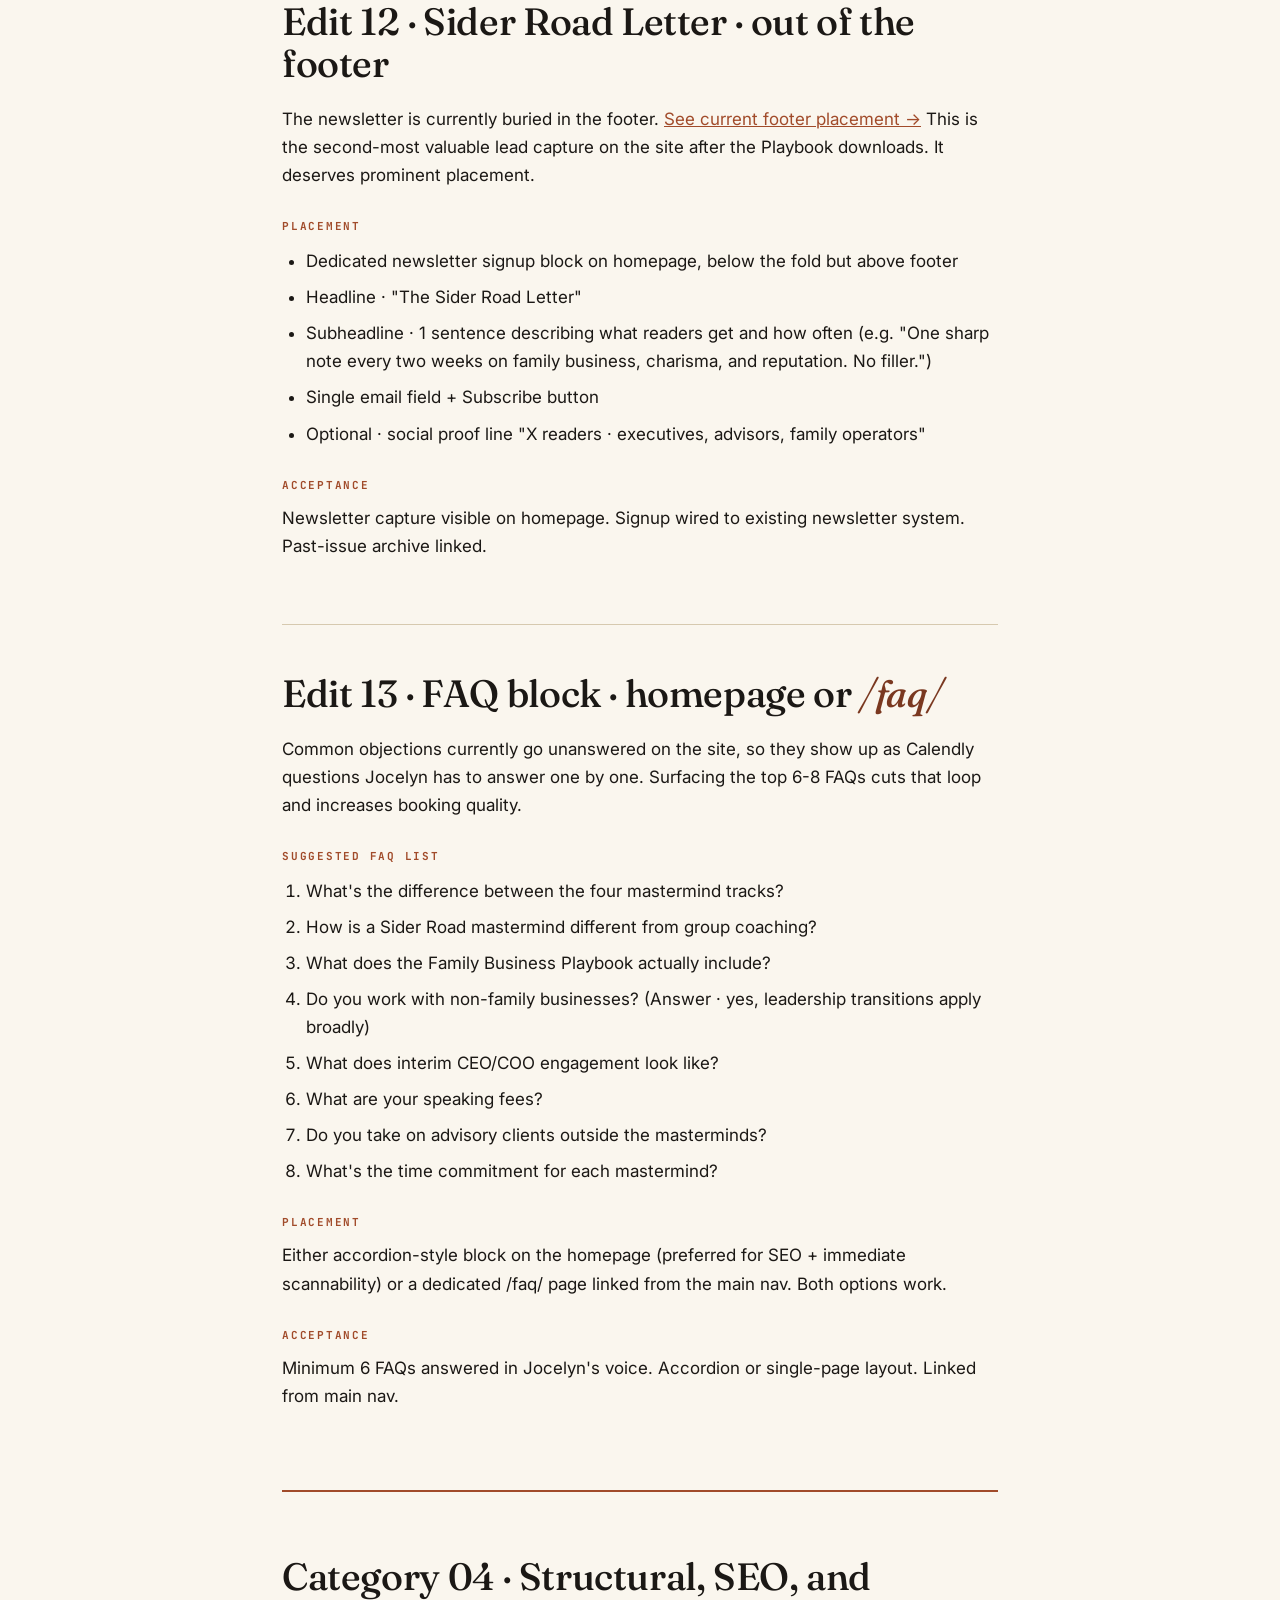
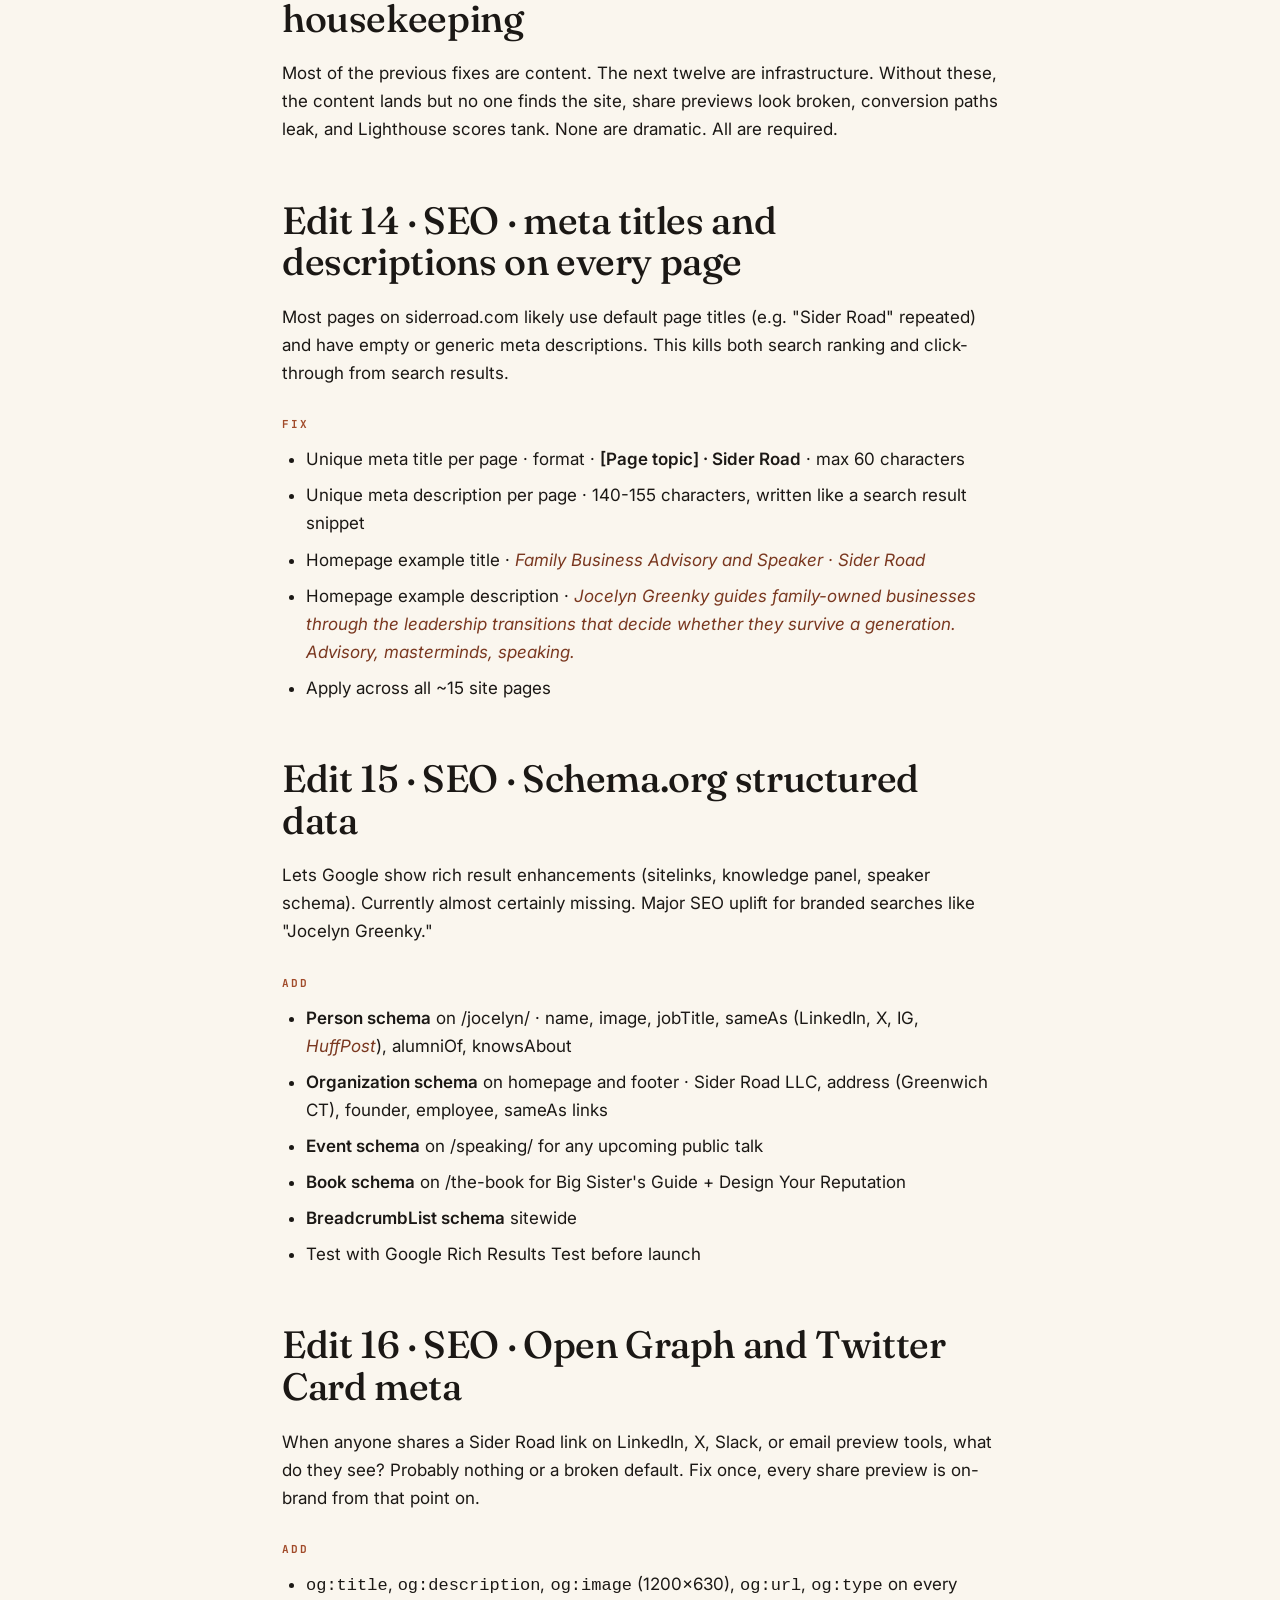
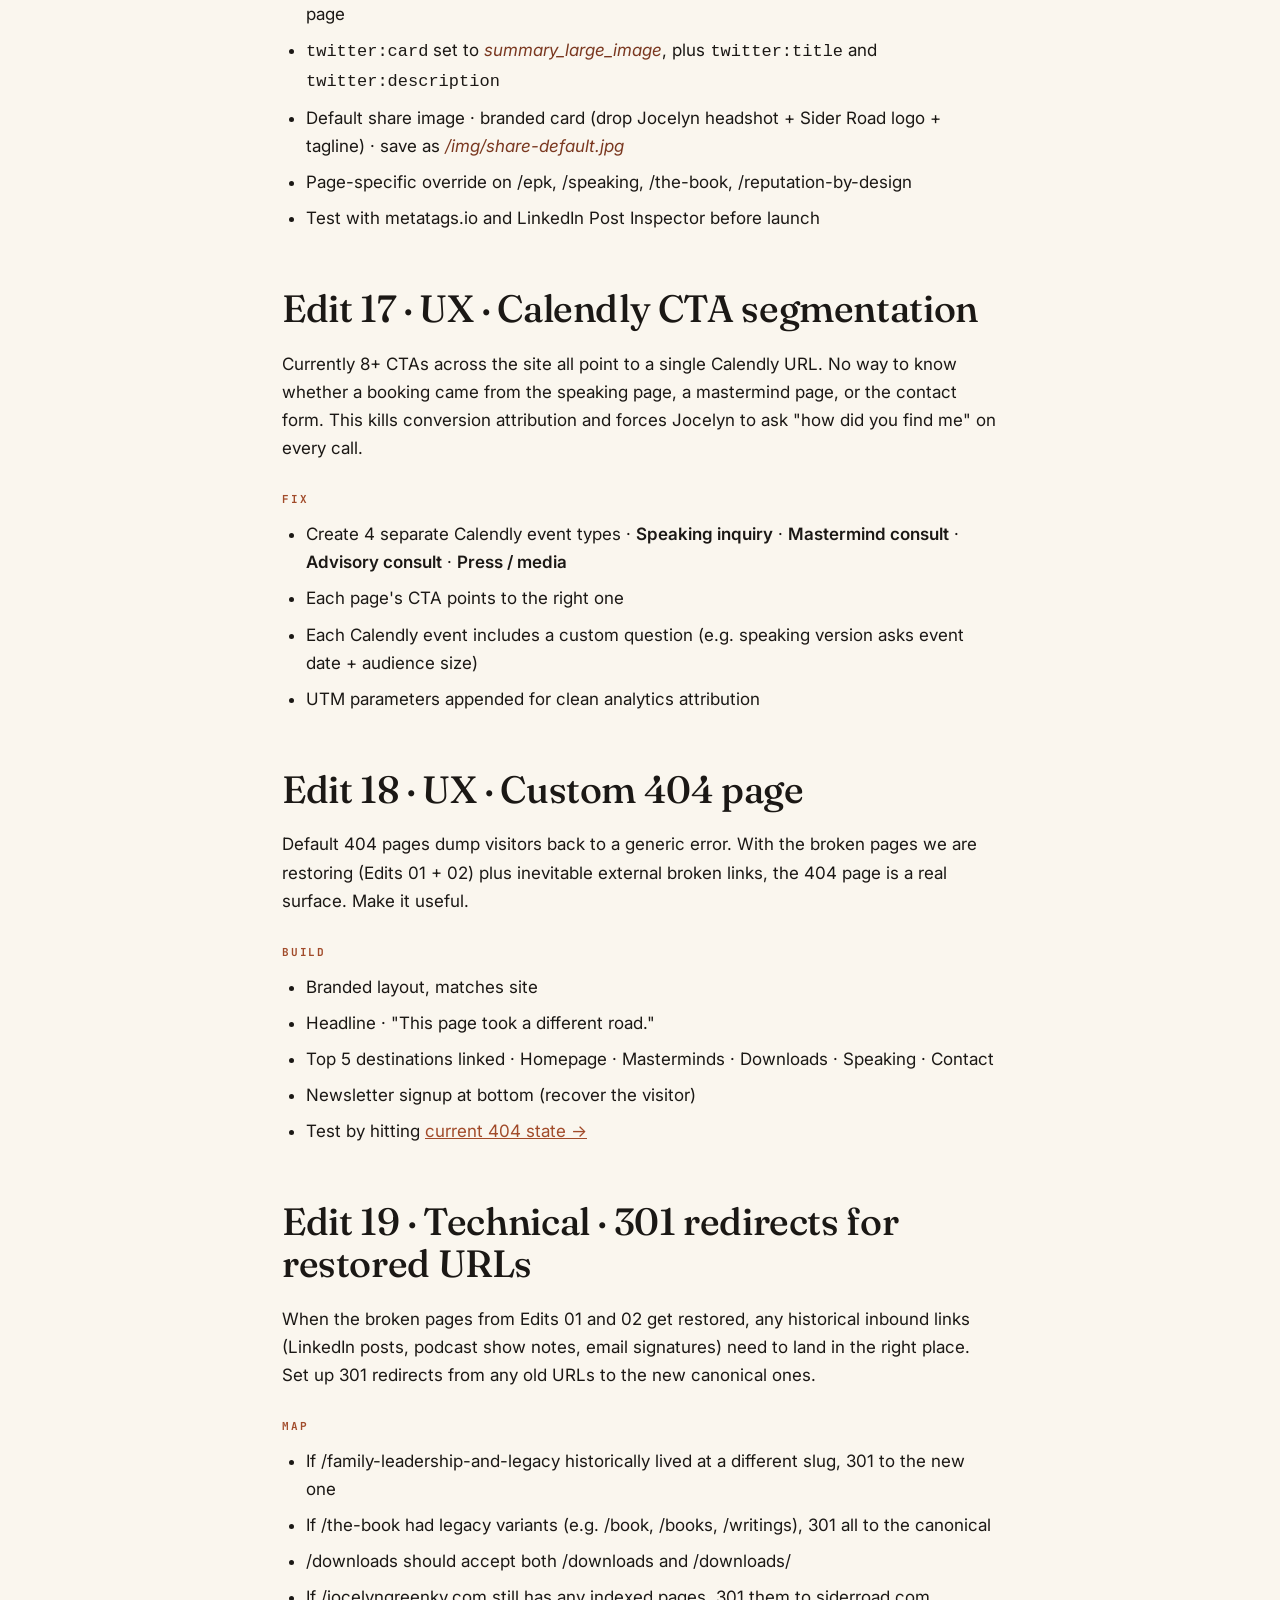
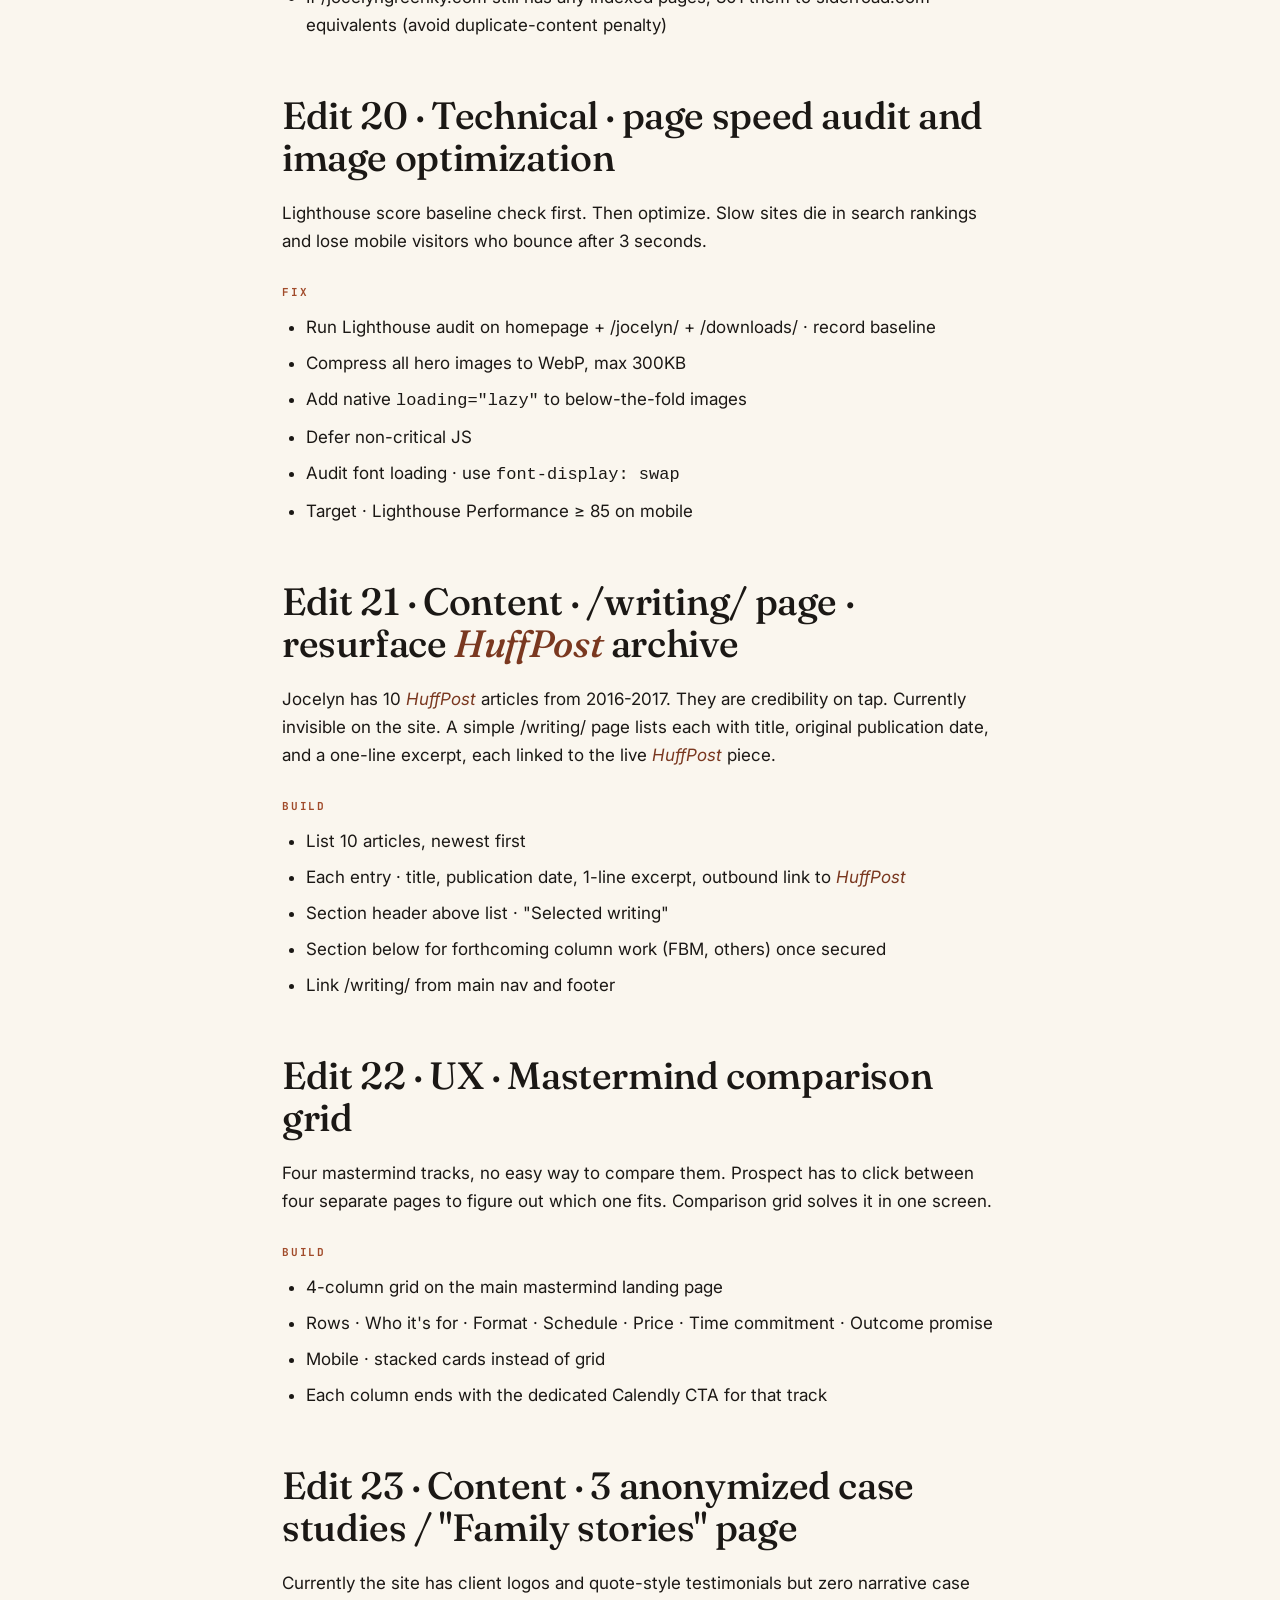
==== commit 458bc1f9: "Jocelyn feedback batch · italicize publications · drop Underwood · add syndicated radio · Generation" ====
--- a/01_site_edits.html
+++ b/01_site_edits.html
@@ -143,12 +143,12 @@
       <p>If a photo of Jocelyn and Jade exists, place it alongside this paragraph. If not, leave a placeholder. Week 2 captures the photo.</p>
 
       <h2 style="border-top: 1px solid var(--rule); padding-top: 48px; margin-top: 64px;">Edit 07 · Press logos strip on homepage</h2>
-      <p>Jocelyn has been quoted in CNBC, Fox News, Wall Street Journal, Fast Company, and HuffPost. None of those logos appear on the site today. <a href="https://siderroad.com" target="_blank" rel="noopener">See current homepage →</a> A press strip above or below the hero adds an immediate credibility lift for any first-time visitor.</p>
+      <p>Jocelyn has been quoted in CNBC, Fox News, <em>Wall Street Journal</em>, <em>Fast Company</em>, and HuffPost. None of those logos appear on the site today. <a href="https://siderroad.com" target="_blank" rel="noopener">See current homepage →</a> A press strip above or below the hero adds an immediate credibility lift for any first-time visitor.</p>
       <h4>Placement</h4>
       <ul>
         <li>Thin horizontal strip, light grey background, grayscale logos at ~40-60px tall</li>
         <li>Caption above strip · <strong>As featured in</strong></li>
-        <li>Logo order · CNBC · CNN · Fox News · Forbes · Fast Company · New York Times · USA Today · Washington Post · Wall Street Journal · HuffPost</li>
+        <li>Logo order · CNBC · CNN · Fox News · <em>Forbes</em> · <em>Fast Company</em> · <em>New York Times</em> · <em>USA Today</em> · <em>Washington Post</em> · <em>Wall Street Journal</em> · <em>HuffPost</em></li>
         <li>Each logo links to the specific Jocelyn article or segment</li>
         <li>Mobile · scroll-horizontal or 2-row grid</li>
       </ul>
@@ -156,7 +156,7 @@
       <p>5 press logos visible on homepage above the fold or directly under hero. Each clickable to the source article.</p>
 
       <h2 style="border-top: 1px solid var(--rule); padding-top: 48px; margin-top: 64px;">Edit 08 · Real client logos block</h2>
-      <p>Verified client list pulls from the existing /jocelyn/ page · Viacom, Kraft, General Foods, HBO, Material Bank, EY, Wall Street Journal, NYU, Syracuse, Drexel, Villanova, Columbia. Twelve recognized names. These don't appear on the homepage today. <a href="https://siderroad.com/jocelyn/" target="_blank" rel="noopener">See current /jocelyn/ page →</a></p>
+      <p>Verified client list pulls from the existing /jocelyn/ page · Viacom, Kraft, General Foods, HBO, Material Bank, EY, <em>Wall Street Journal</em>, NYU, Syracuse, Drexel, Villanova, Columbia. Twelve recognized names. These don't appear on the homepage today. <a href="https://siderroad.com/jocelyn/" target="_blank" rel="noopener">See current /jocelyn/ page →</a></p>
       <h4>Placement</h4>
       <ul>
         <li>Dedicated "Trusted by" block on the homepage, separate from the press strip</li>
@@ -171,7 +171,7 @@
       <p>Five edits that add new pages or substantially rewrite existing ones. Operator history surfaced. Dedicated speaking page. Waitlist for the forthcoming book. Newsletter lifted from the footer. FAQ block.</p>
 
       <h2 style="border-top: 1px solid var(--rule); padding-top: 48px; margin-top: 64px;">Edit 09 · Upgrade <em><a href="https://siderroad.com/jocelyn/" target="_blank" rel="noopener">/jocelyn/</a></em> · operator pedigree surfaced</h2>
-      <p>The current About page lists advisory work but undersells the operator history. COO at Colin Cowie Lifestyle and Ortho Marketing, Digital Global Editorial Director at Hachette Filipacchi, branded TV producer at the parent of Rolling Stone, event manager at Philip Morris, co-founder of BriteBean. <a href="https://siderroad.com/jocelyn/" target="_blank" rel="noopener">See current /jocelyn/ →</a> This pedigree is most of the credibility surface for premium speaking fees.</p>
+      <p>The current About page lists advisory work but undersells the operator history. COO at Colin Cowie Lifestyle and Ortho Marketing, Digital Global Editorial Director at Hachette Filipacchi, branded TV and syndicated radio producer at the parent of Rolling Stone, event manager at Philip Morris, co-founder of BriteBean. <a href="https://siderroad.com/jocelyn/" target="_blank" rel="noopener">See current /jocelyn/ →</a> This pedigree is most of the credibility surface for premium speaking fees.</p>
       <h4>Add</h4>
       <ul>
         <li>"Operator" or "Career" section above or below current advisory bio</li>
@@ -251,7 +251,7 @@
         <li>Unique meta title per page · format · <strong>[Page topic] · Sider Road</strong> · max 60 characters</li>
         <li>Unique meta description per page · 140-155 characters, written like a search result snippet</li>
         <li>Homepage example title · <em>Family Business Advisory and Speaker · Sider Road</em></li>
-        <li>Homepage example description · <em>Jocelyn Greenky Underwood guides family-owned businesses through the leadership transitions that decide whether they survive a generation. Advisory, masterminds, speaking.</em></li>
+        <li>Homepage example description · <em>Jocelyn Greenky guides family-owned businesses through the leadership transitions that decide whether they survive a generation. Advisory, masterminds, speaking.</em></li>
         <li>Apply across all ~15 site pages</li>
       </ul>
 
@@ -259,7 +259,7 @@
       <p>Lets Google show rich result enhancements (sitelinks, knowledge panel, speaker schema). Currently almost certainly missing. Major SEO uplift for branded searches like "Jocelyn Greenky."</p>
       <h4>Add</h4>
       <ul>
-        <li><strong>Person schema</strong> on /jocelyn/ · name, image, jobTitle, sameAs (LinkedIn, X, IG, HuffPost), alumniOf, knowsAbout</li>
+        <li><strong>Person schema</strong> on /jocelyn/ · name, image, jobTitle, sameAs (LinkedIn, X, IG, <em>HuffPost</em>), alumniOf, knowsAbout</li>
         <li><strong>Organization schema</strong> on homepage and footer · Sider Road LLC, address (Greenwich CT), founder, employee, sameAs links</li>
         <li><strong>Event schema</strong> on /speaking/ for any upcoming public talk</li>
         <li><strong>Book schema</strong> on /the-book for Big Sister's Guide + Design Your Reputation</li>
@@ -321,12 +321,12 @@
         <li>Target · Lighthouse Performance ≥ 85 on mobile</li>
       </ul>
 
-      <h2>Edit 21 · Content · /writing/ page · resurface HuffPost archive</h2>
-      <p>Jocelyn has 10 HuffPost articles from 2016-2017. They are credibility on tap. Currently invisible on the site. A simple /writing/ page lists each with title, original publication date, and a one-line excerpt, each linked to the live HuffPost piece.</p>
+      <h2>Edit 21 · Content · /writing/ page · resurface <em>HuffPost</em> archive</h2>
+      <p>Jocelyn has 10 <em>HuffPost</em> articles from 2016-2017. They are credibility on tap. Currently invisible on the site. A simple /writing/ page lists each with title, original publication date, and a one-line excerpt, each linked to the live <em>HuffPost</em> piece.</p>
       <h4>Build</h4>
       <ul>
         <li>List 10 articles, newest first</li>
-        <li>Each entry · title, publication date, 1-line excerpt, outbound link to HuffPost</li>
+        <li>Each entry · title, publication date, 1-line excerpt, outbound link to <em>HuffPost</em></li>
         <li>Section header above list · "Selected writing"</li>
         <li>Section below for forthcoming column work (FBM, others) once secured</li>
         <li>Link /writing/ from main nav and footer</li>
@@ -527,7 +527,7 @@
         <input type="checkbox" />
         <div>
           <span class="check-title">Edit 07 live · Press logos strip</span>
-          <span class="check-detail">CNBC, CNN, Fox News, Forbes, Fast Company, NYT, USA Today, Washington Post, WSJ, HuffPost. Each linked to source article.</span>
+          <span class="check-detail">CNBC, CNN, Fox News, <em>Forbes</em>, <em>Fast Company</em>, NYT, <em>USA Today</em>, <em>Washington Post</em>, WSJ, HuffPost. Each linked to source article.</span>
         </div>
       </li>
 
@@ -638,7 +638,7 @@
       <li data-id="edit-21">
         <input type="checkbox" />
         <div>
-          <span class="check-title">Edit 21 · Content · /writing/ page · HuffPost archive resurfaced</span>
+          <span class="check-title">Edit 21 · Content · /writing/ page · <em>HuffPost</em> archive resurfaced</span>
           <span class="check-detail">10 articles listed with title, date, excerpt, outbound link. Linked from main nav + footer.</span>
         </div>
       </li>
--- a/_shared.css
+++ b/_shared.css
@@ -1,5 +1,18 @@
 /* Sider Road Foundation Sprint — shared editorial stylesheet
    Loaded by every page in this folder. Self-contained CSS so any page is sendable on its own. */
+
+/* TBD · items pending Jocelyn's decision · red highlight */
+.tbd {
+  background: #fff0f0;
+  color: #c8102e;
+  padding: 1px 6px;
+  border-radius: 2px;
+  font-weight: 600;
+  border-bottom: 1px dashed #c8102e;
+}
+.tbd::before { content: "⟐ "; opacity: 0.6; font-size: 0.85em; }
+.tbd.block { display: block; margin: 12px 0; padding: 14px 18px; border-left: 3px solid #c8102e; border-bottom: none; border-radius: 0; font-weight: 500; line-height: 1.5; }
+.tbd.block::before { content: "JOCELYN'S CALL · "; font-family: 'JetBrains Mono', monospace; font-size: 10px; letter-spacing: 0.12em; color: #c8102e; display: block; margin-bottom: 6px; font-weight: 600; }
 
 :root {
   --ink: #1b1815;
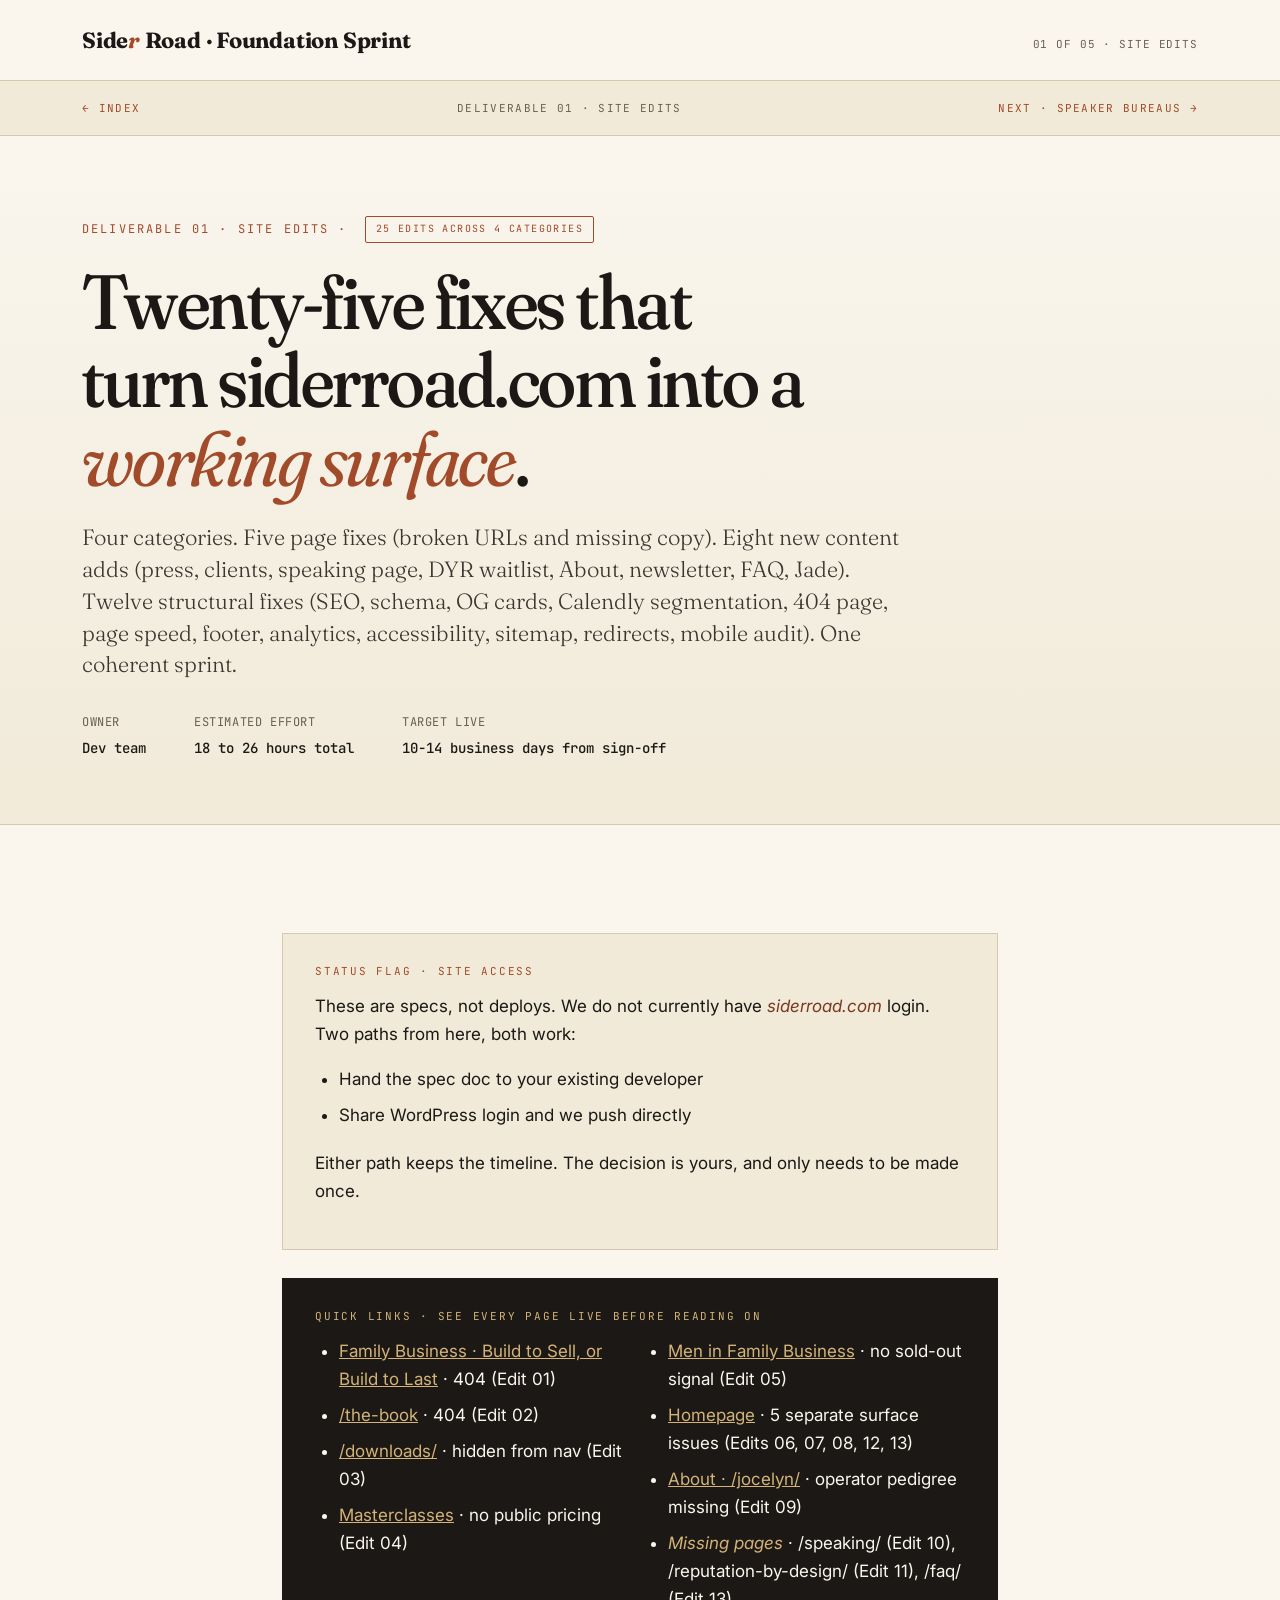
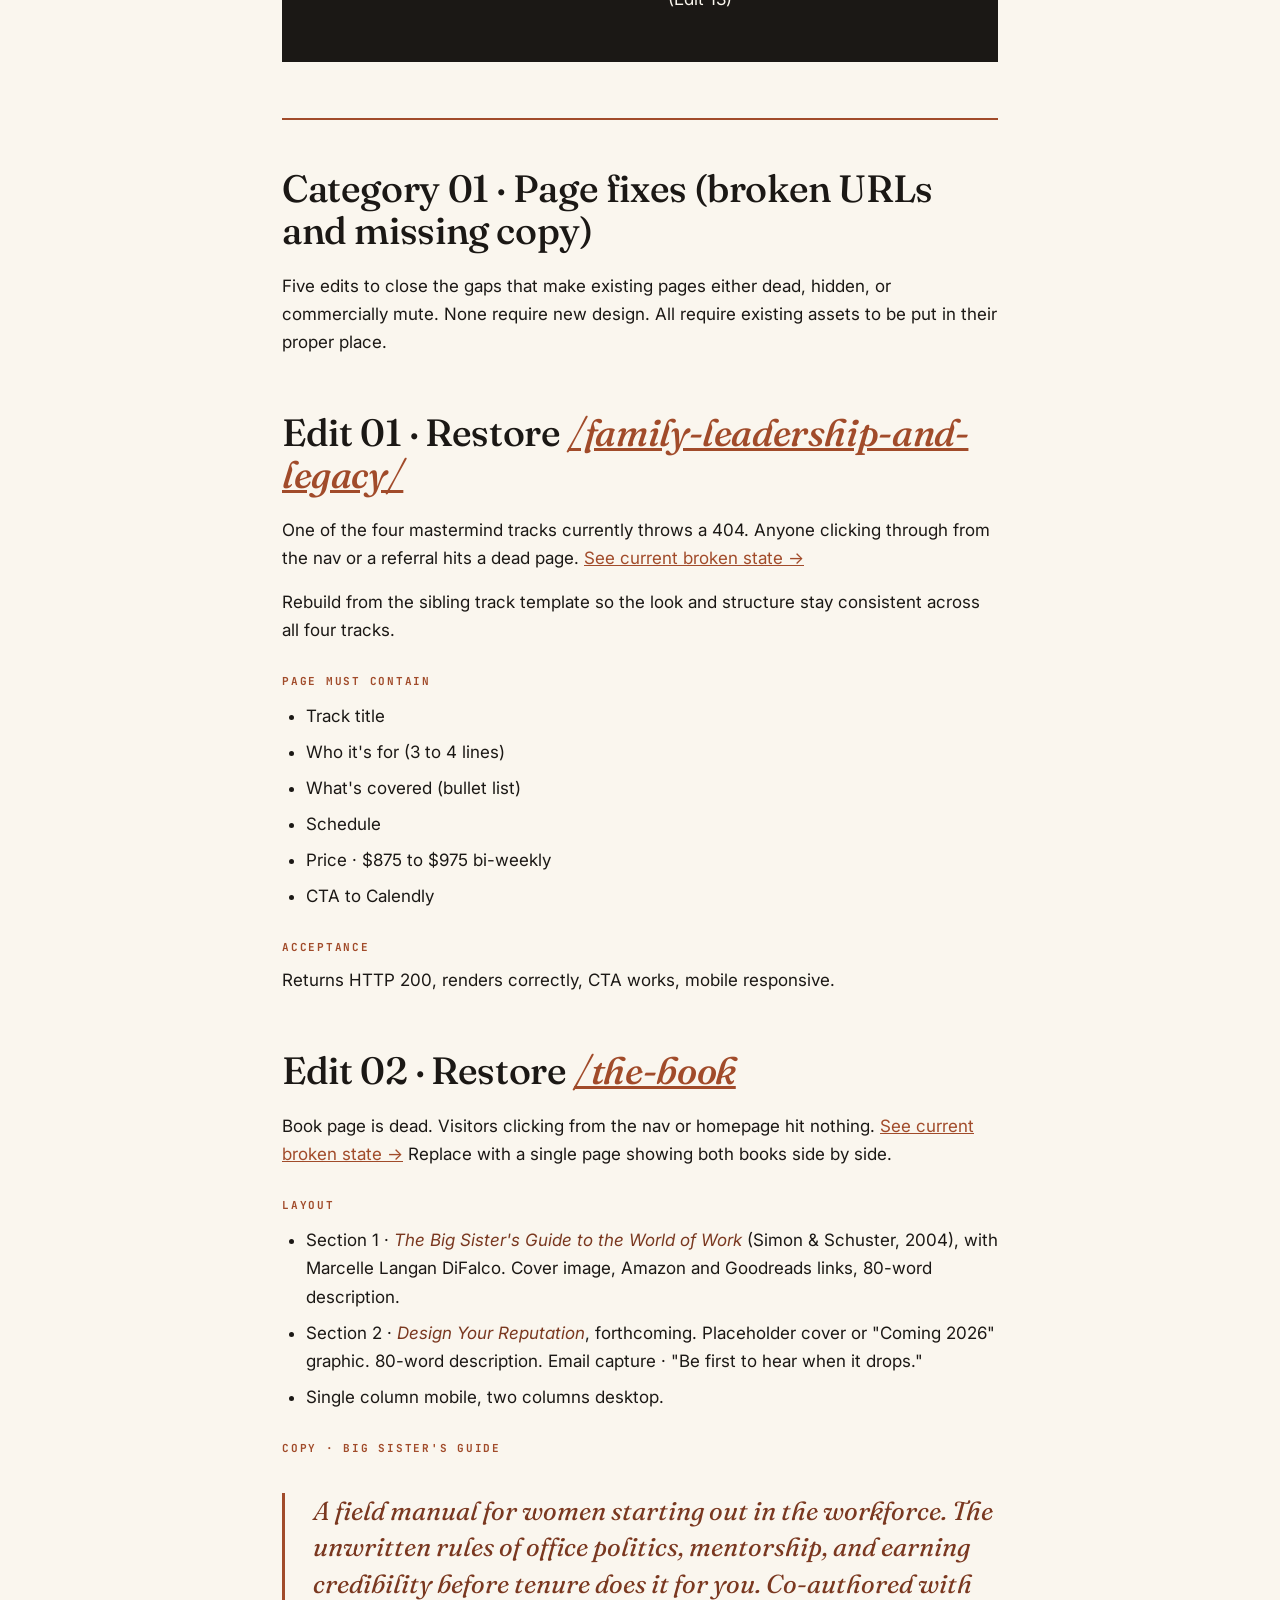
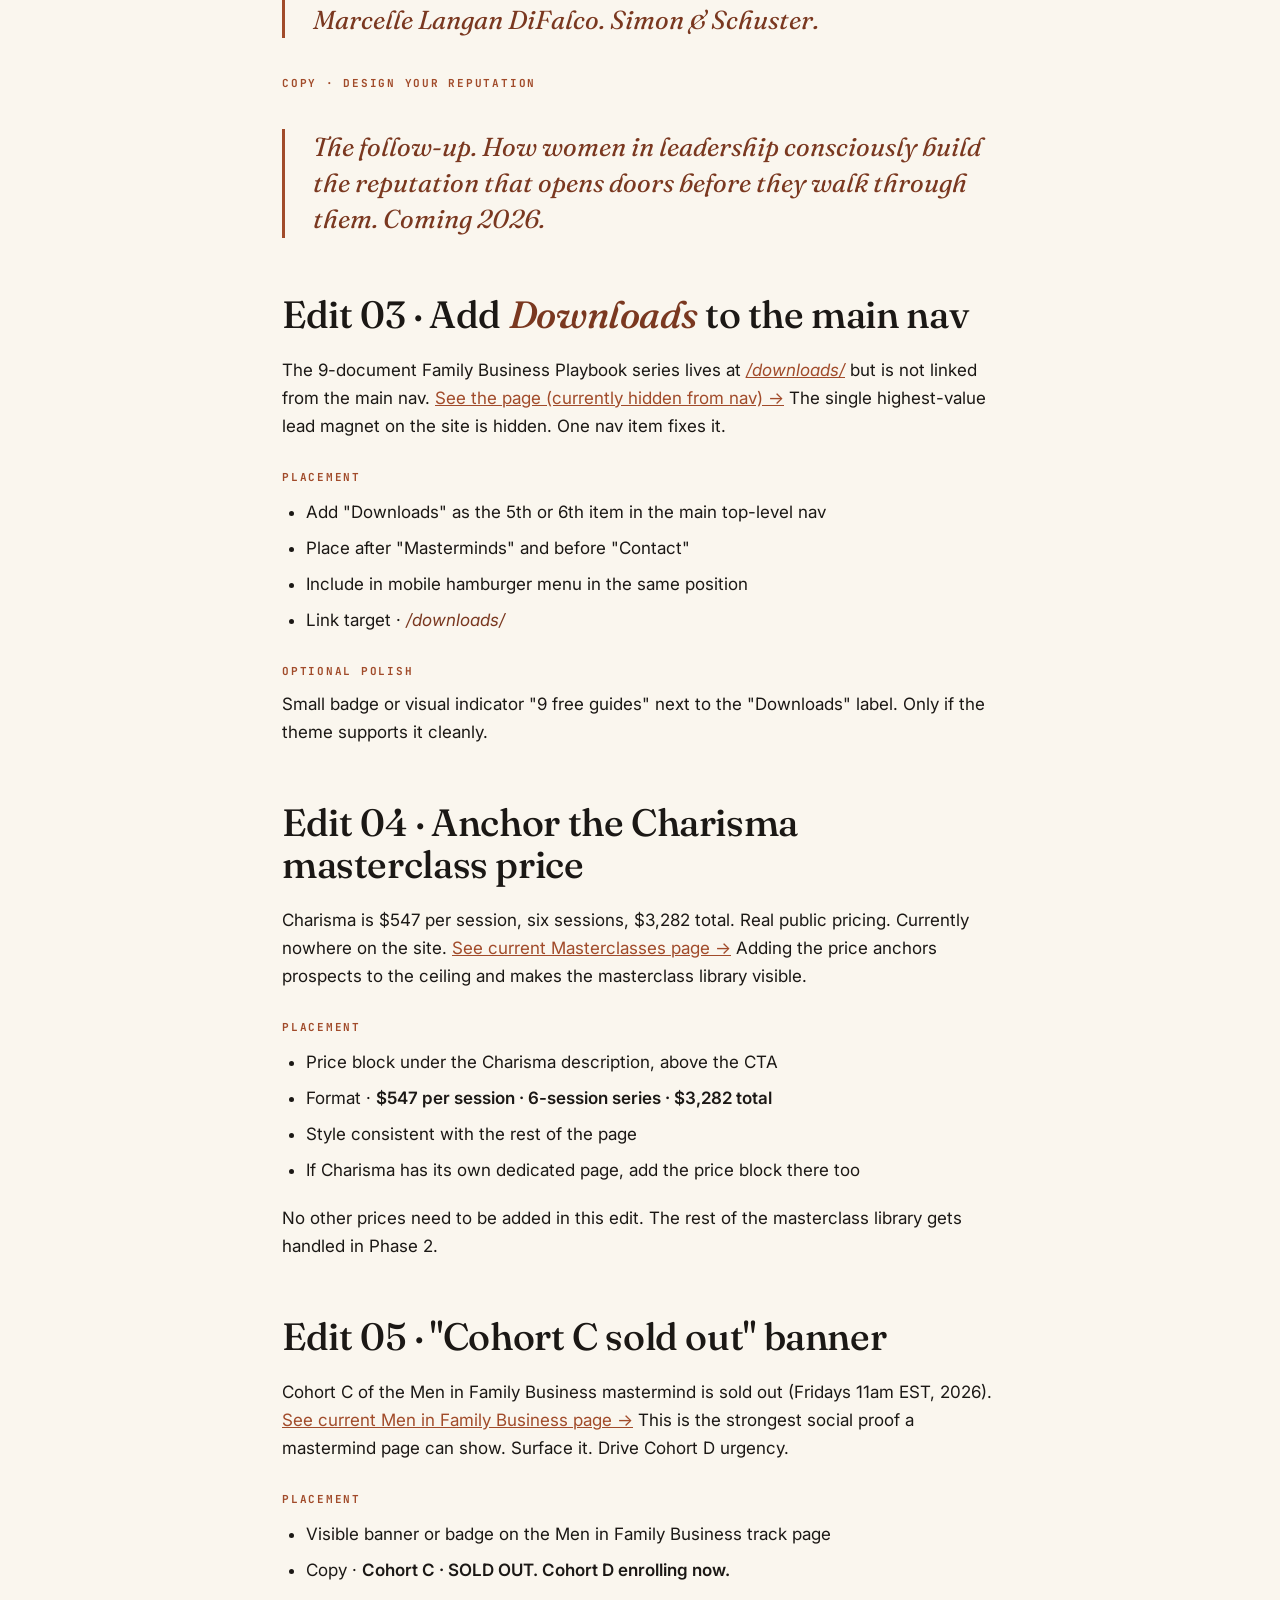
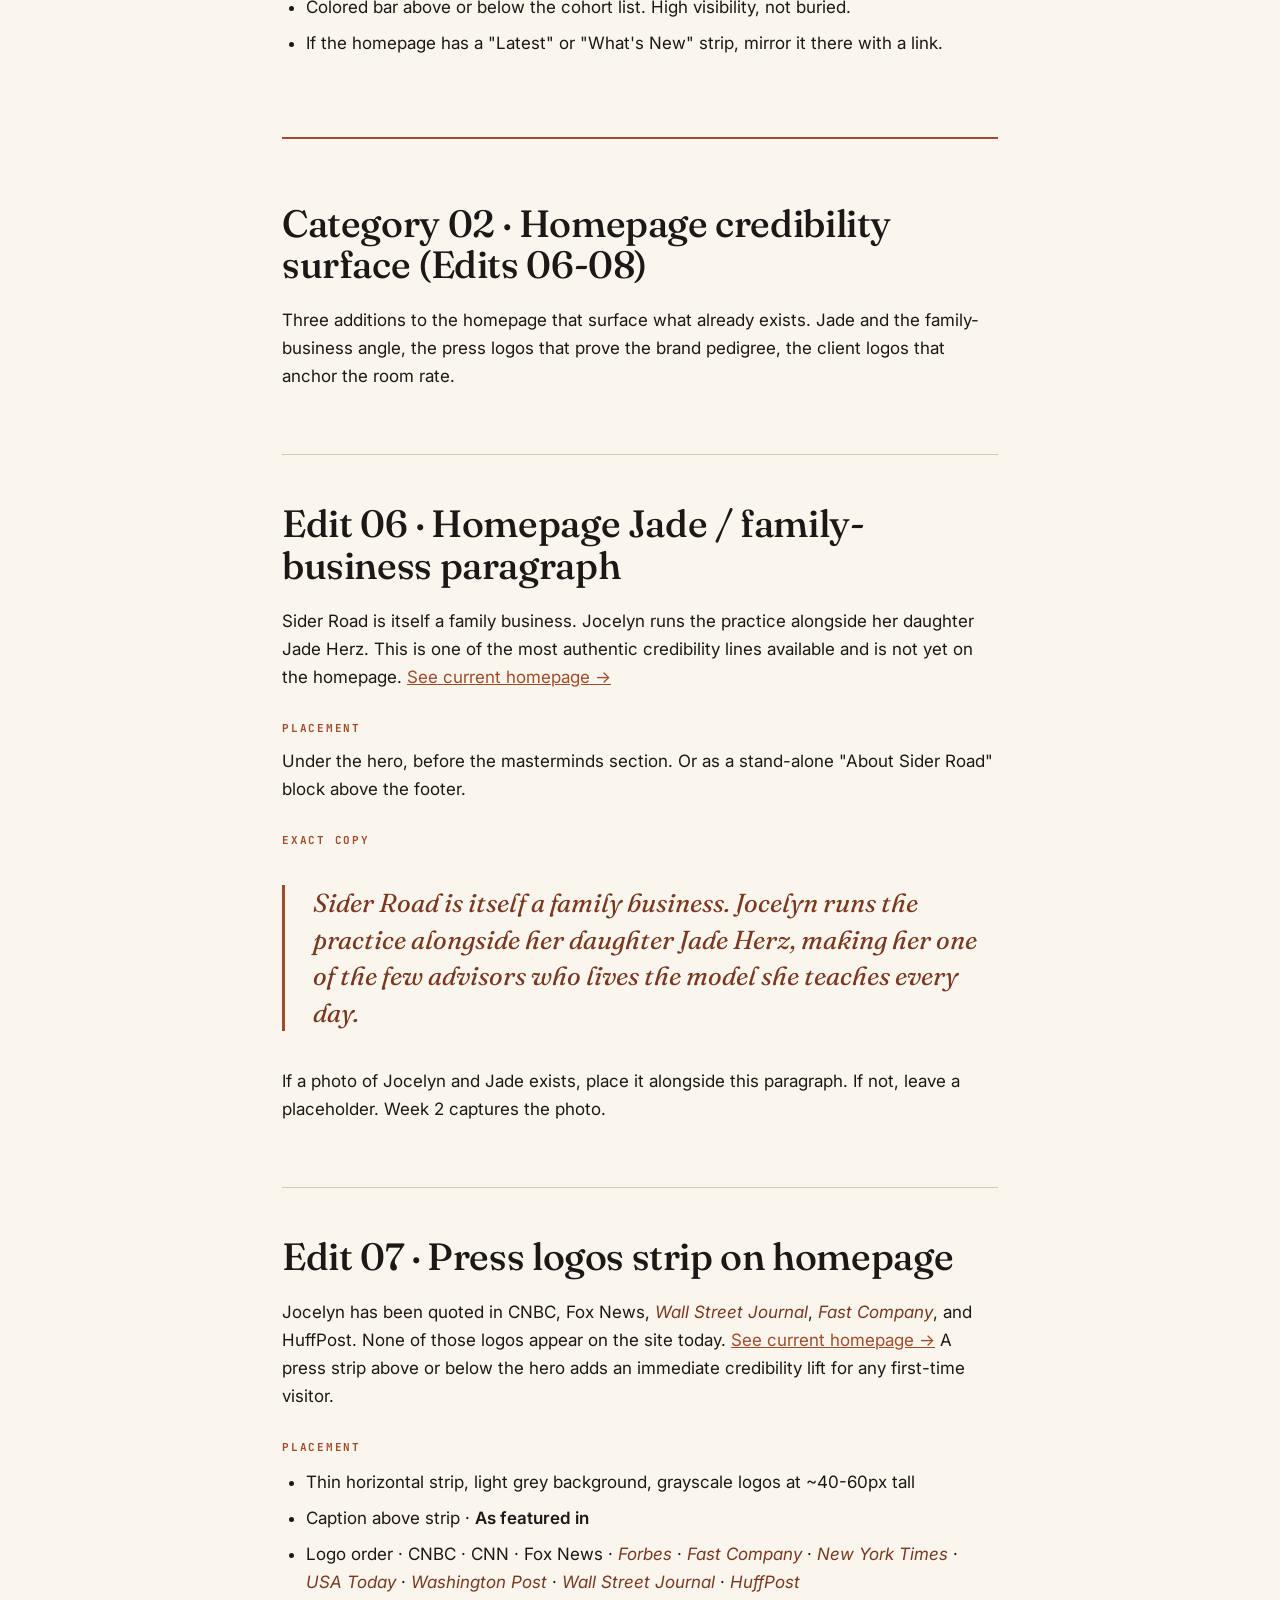
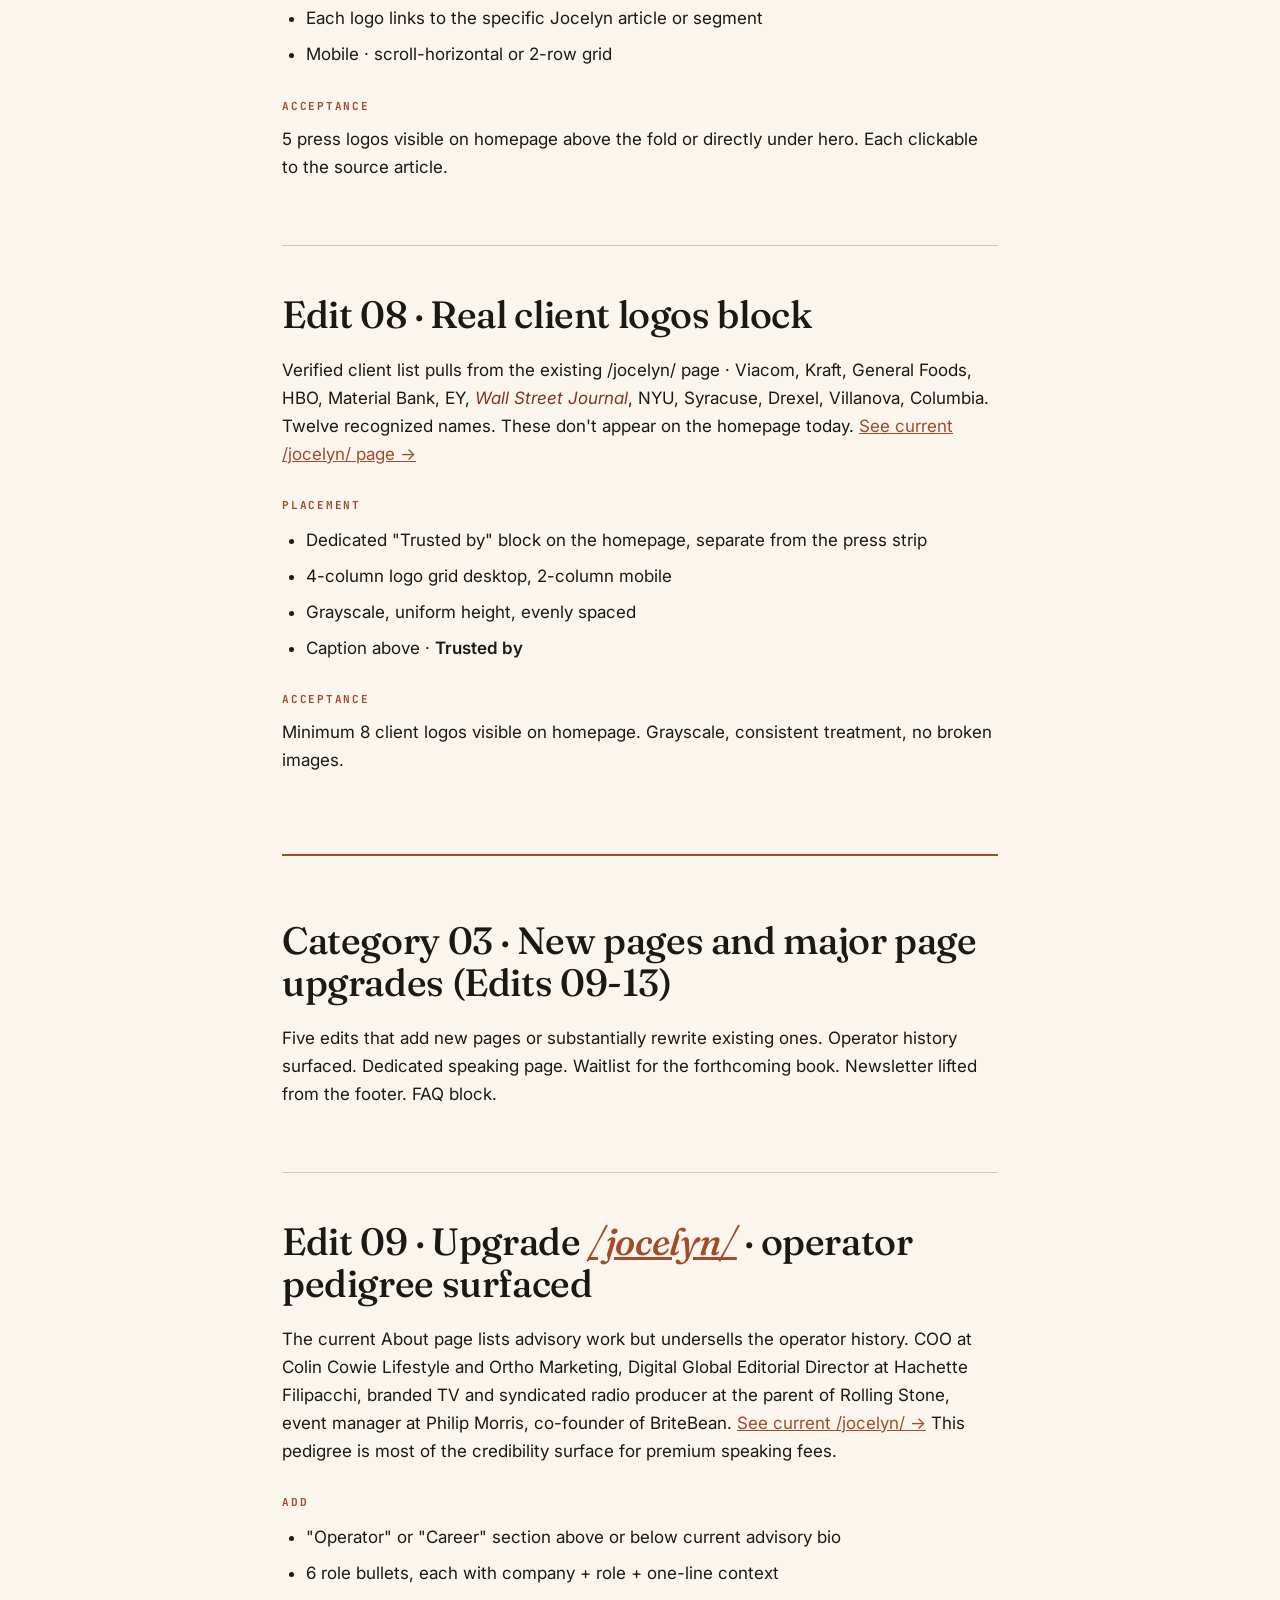
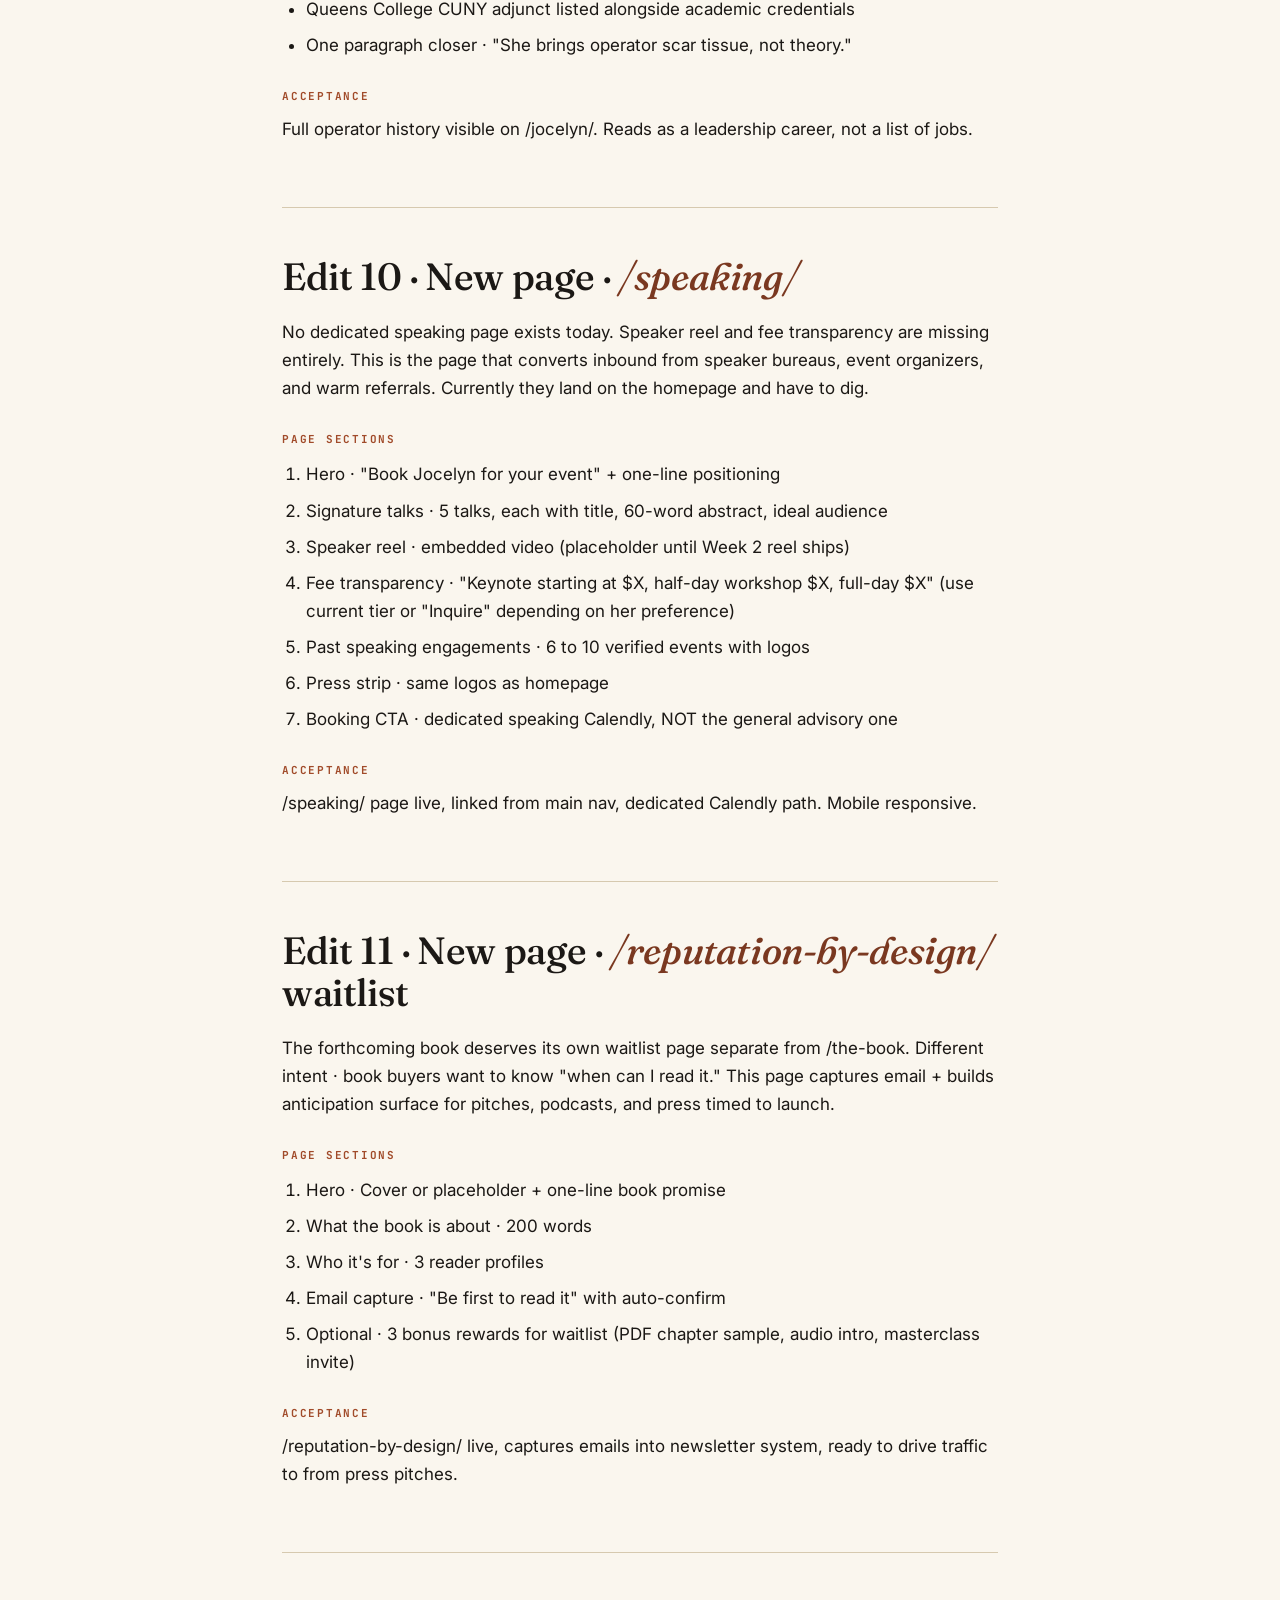
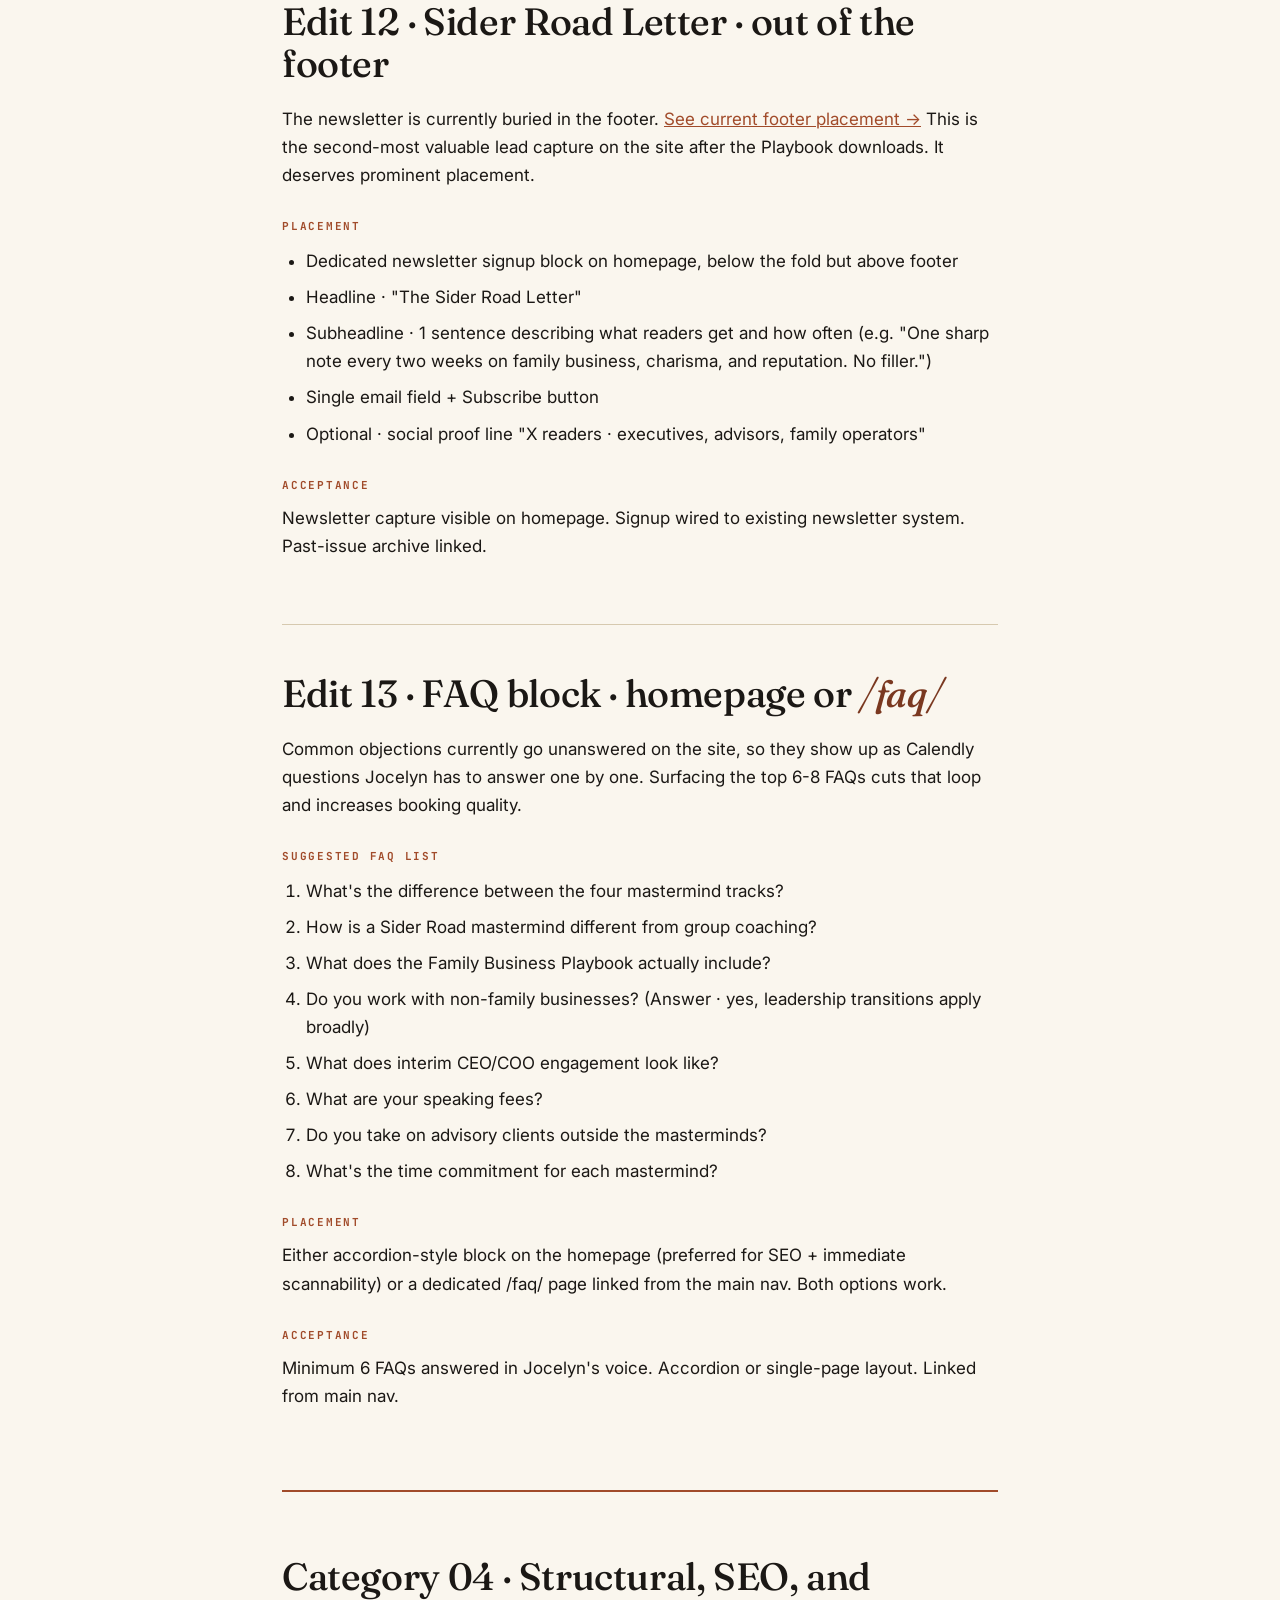
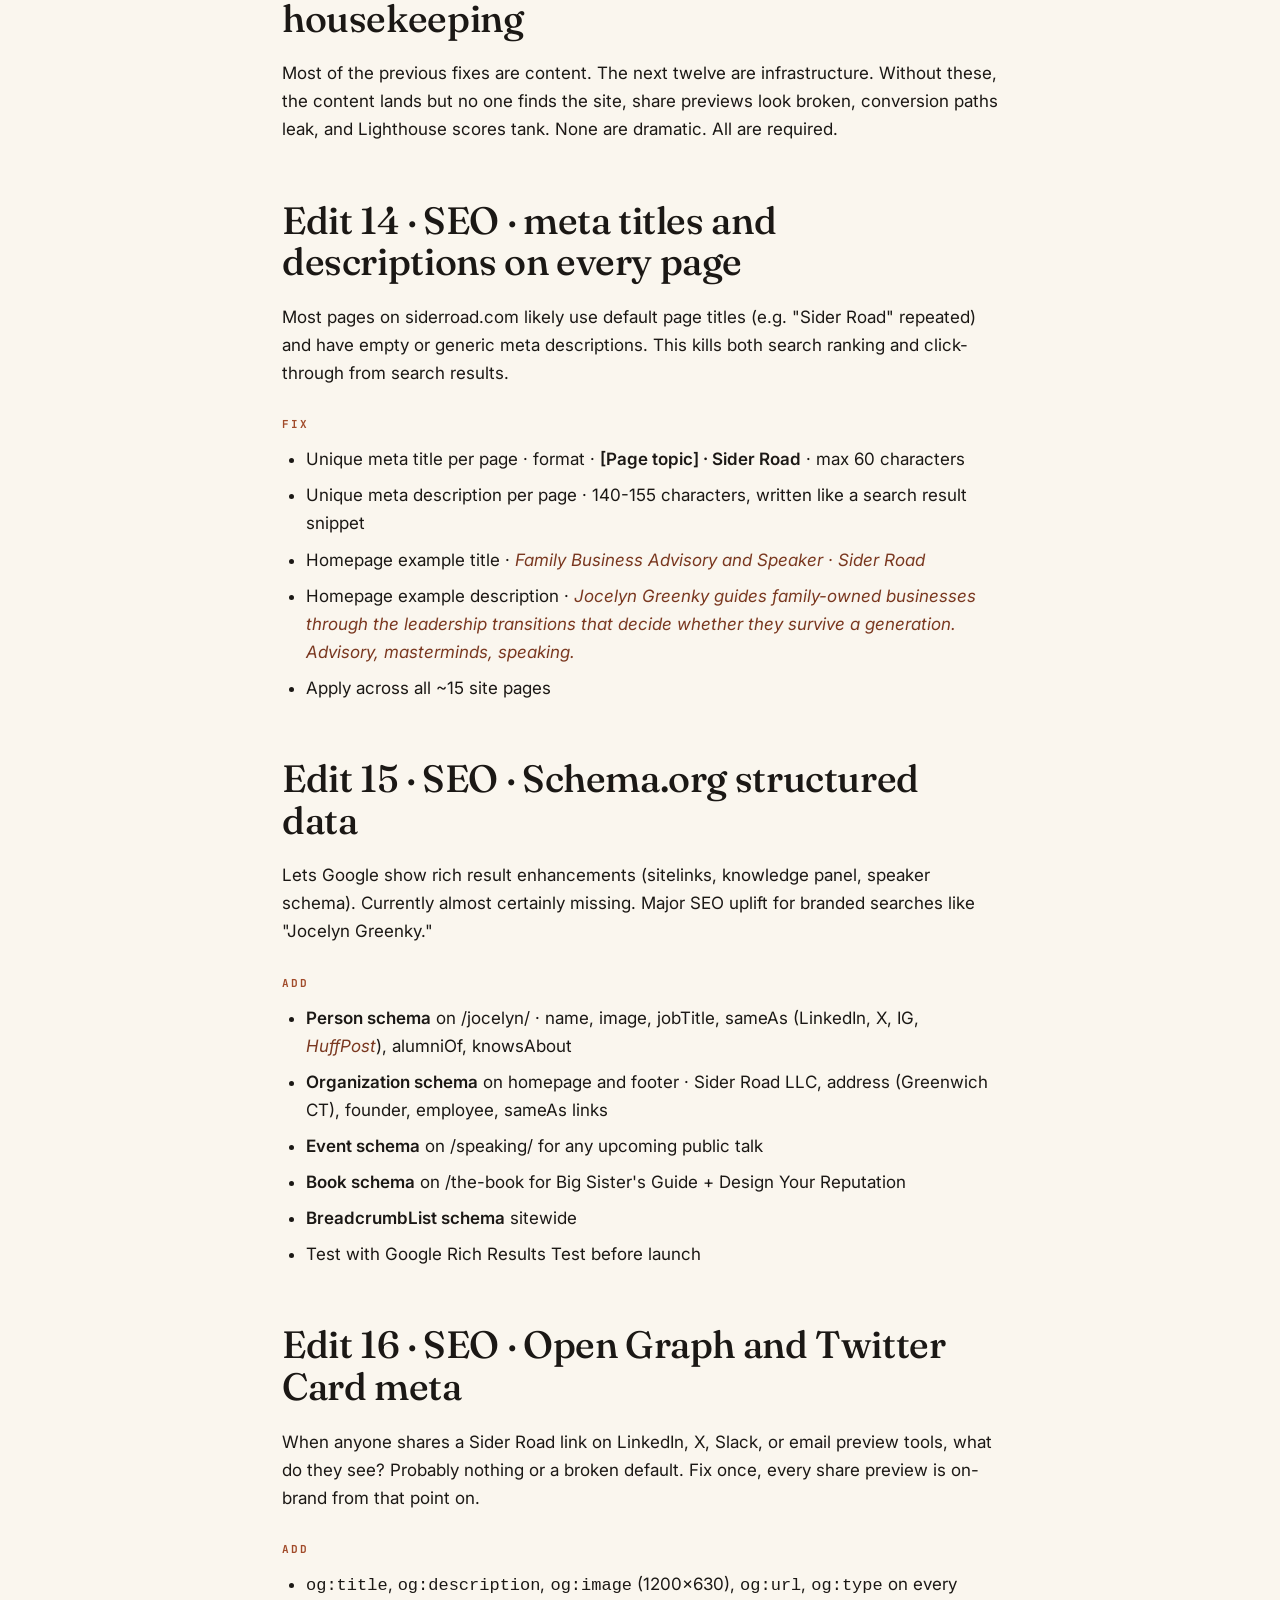
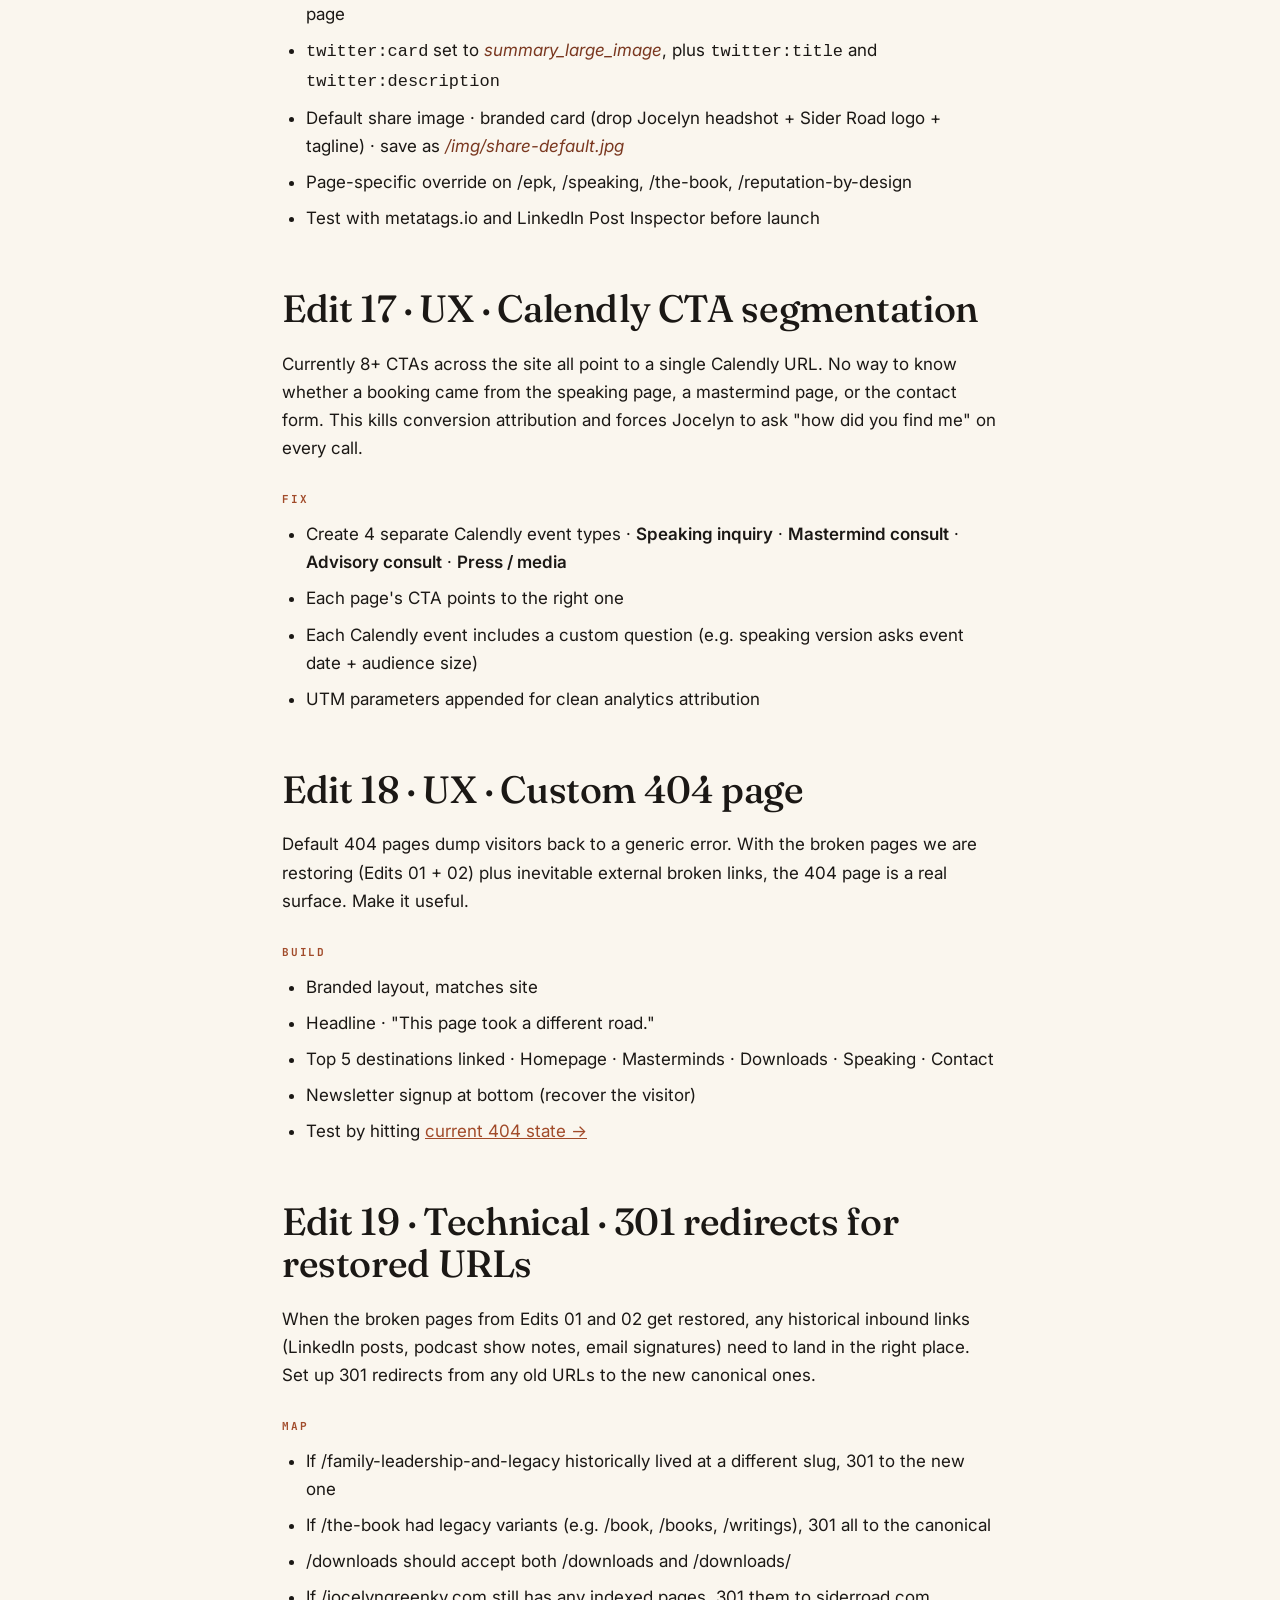
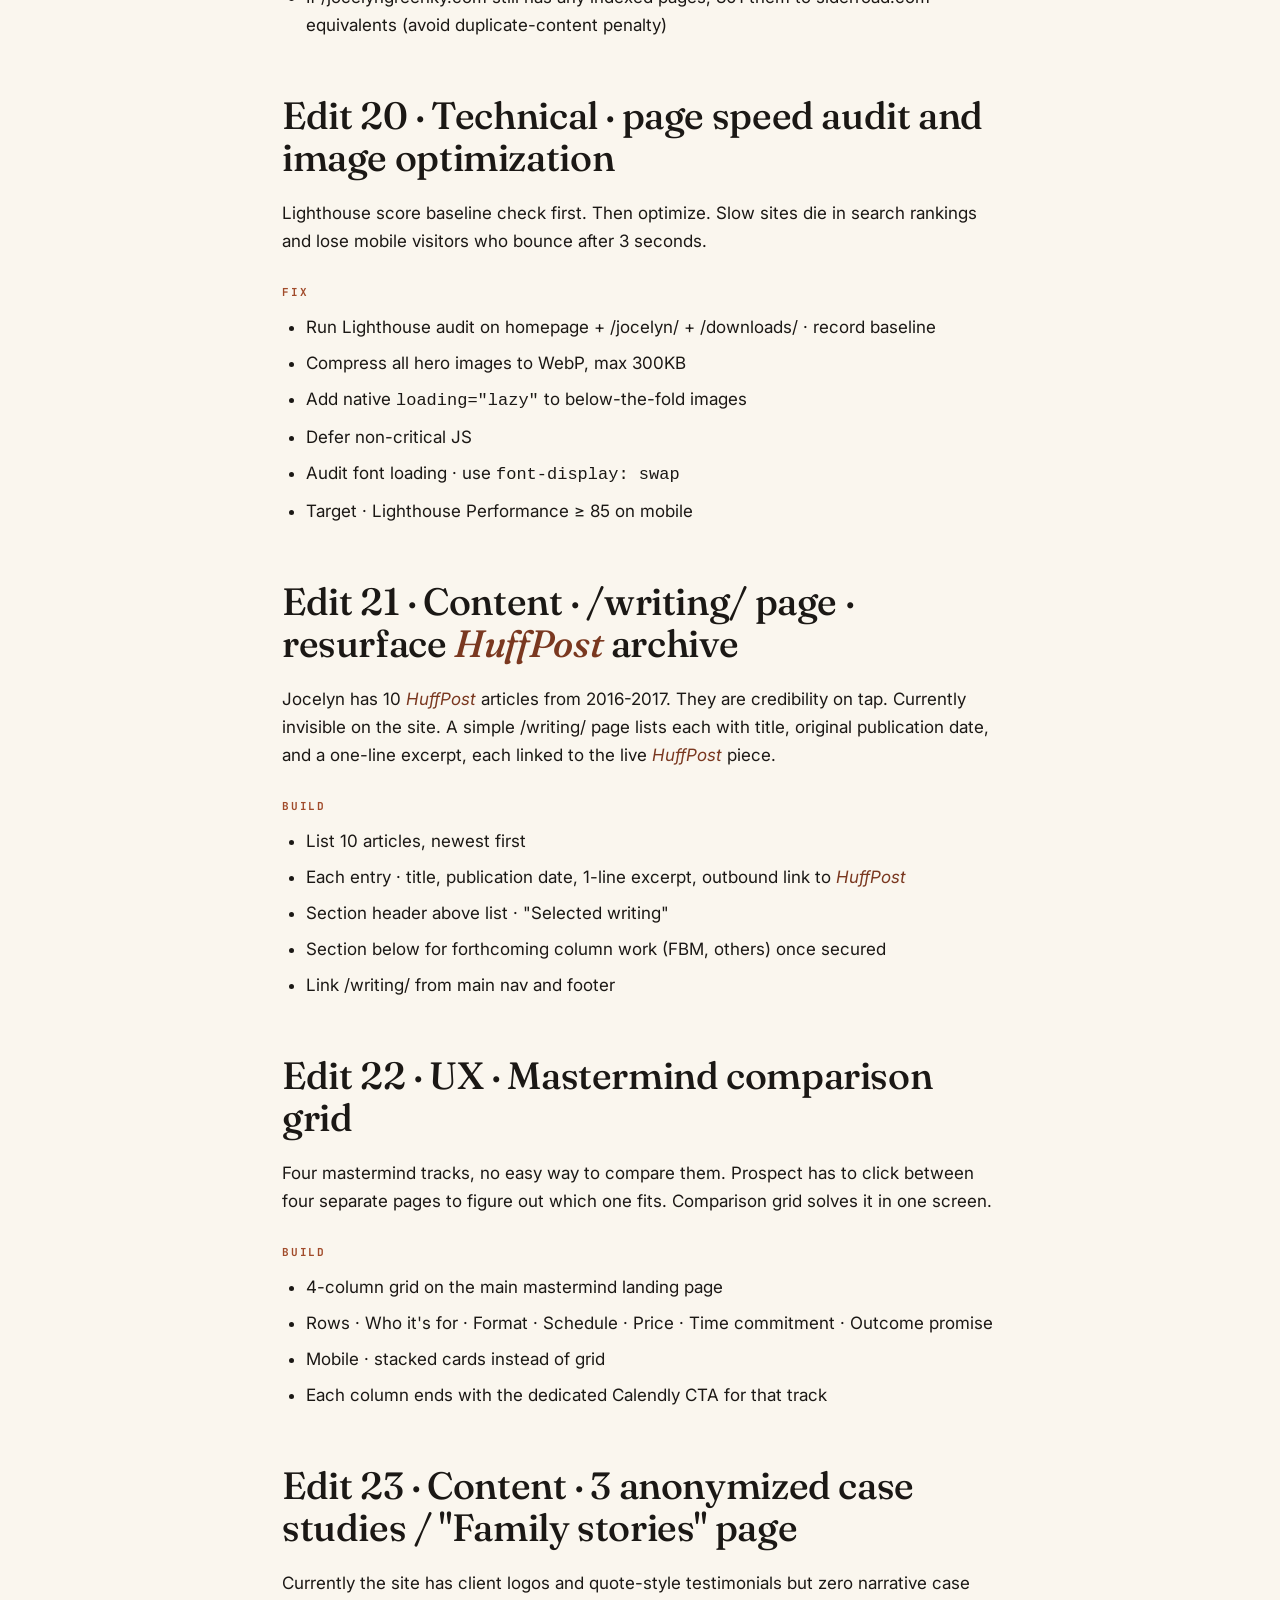
==== commit 8a366e64: "Apply Jocelyn email decisions · 200 → hundreds of · Family Leadership title → Build to Sell or Build" ====
--- a/01_site_edits.html
+++ b/01_site_edits.html
@@ -56,7 +56,7 @@
       <div class="card deep">
         <div class="card-label">Quick links · see every page live before reading on</div>
         <ul style="margin-top: 6px; columns: 2; column-gap: 32px;">
-          <li><a href="https://siderroad.com/family-leadership-and-legacy/" target="_blank" rel="noopener">Family Leadership &amp; Legacy</a> · 404 (Edit 01)</li>
+          <li><a href="https://siderroad.com/family-leadership-and-legacy/" target="_blank" rel="noopener">Family Business · Build to Sell, or Build to Last</a> · 404 (Edit 01)</li>
           <li><a href="https://siderroad.com/the-book" target="_blank" rel="noopener">/the-book</a> · 404 (Edit 02)</li>
           <li><a href="https://siderroad.com/downloads/" target="_blank" rel="noopener">/downloads/</a> · hidden from nav (Edit 03)</li>
           <li><a href="https://siderroad.com/masterclasses/" target="_blank" rel="noopener">Masterclasses</a> · no public pricing (Edit 04)</li>
